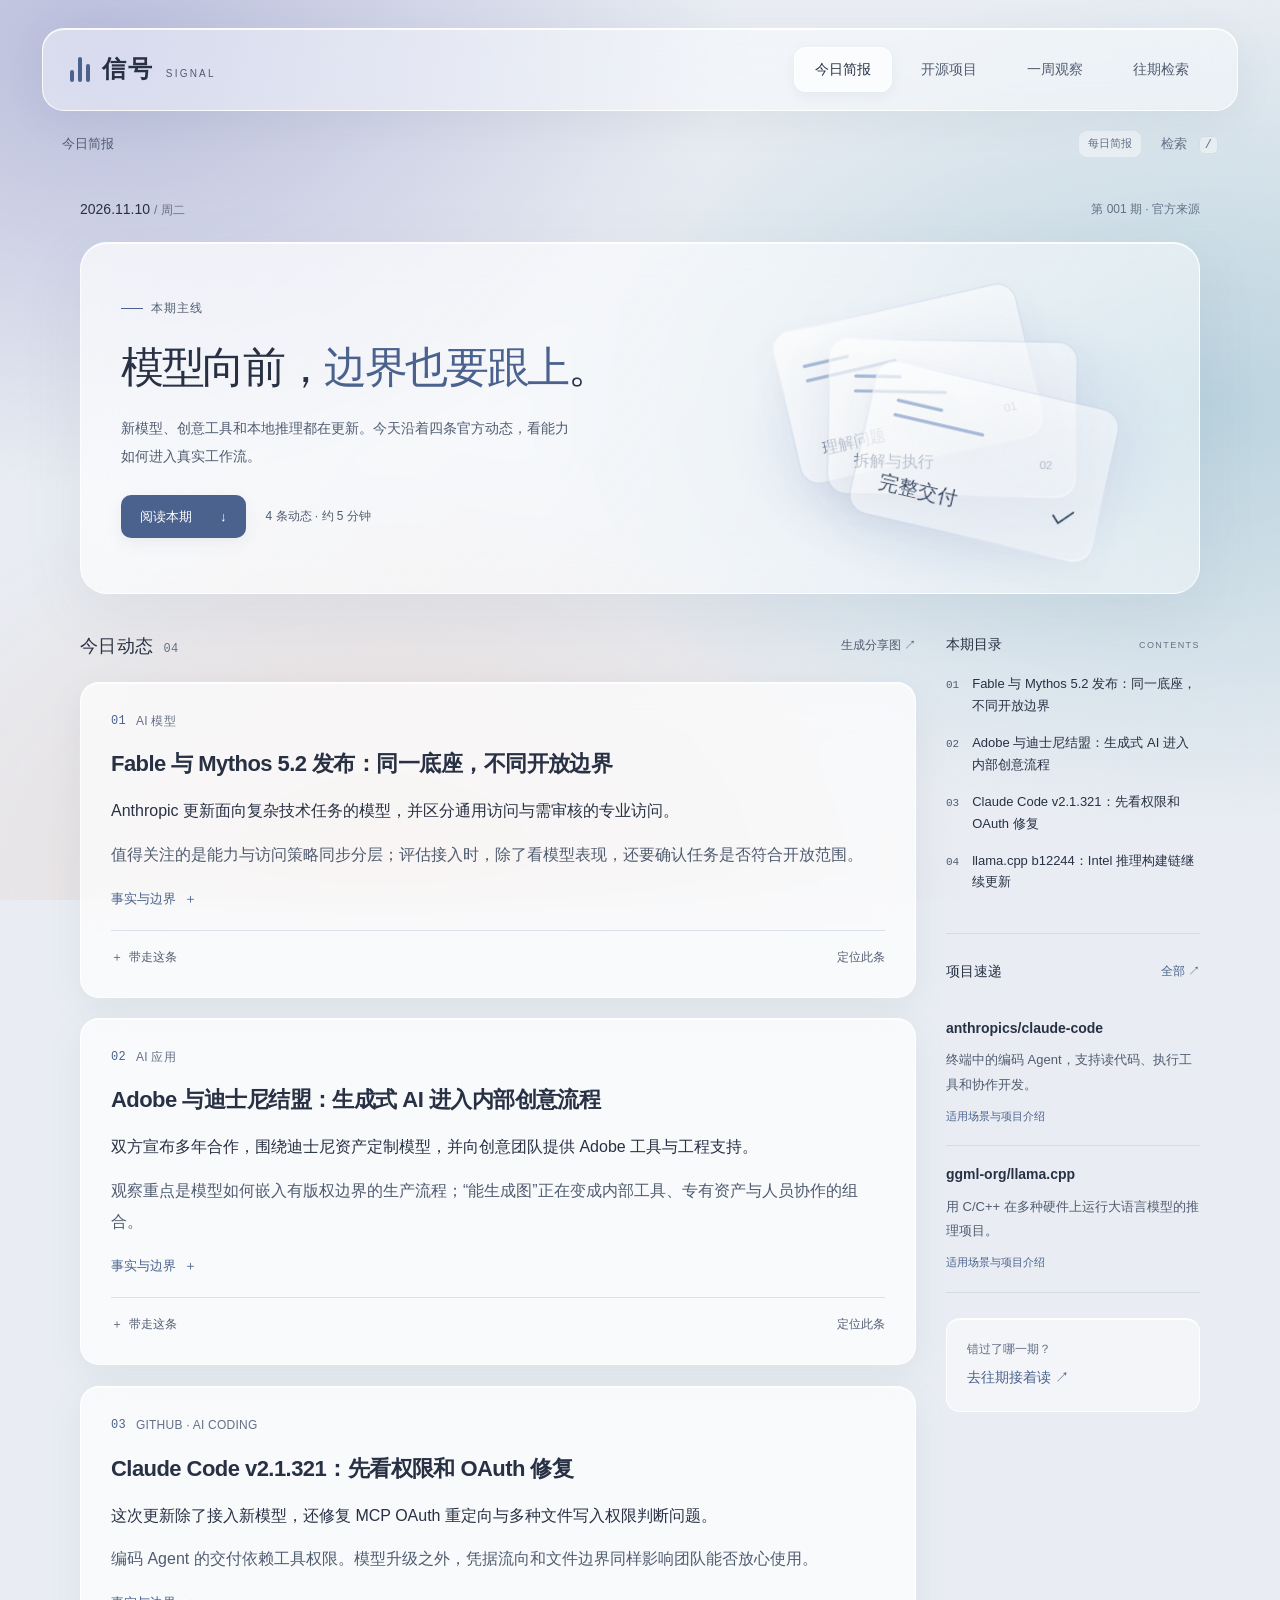
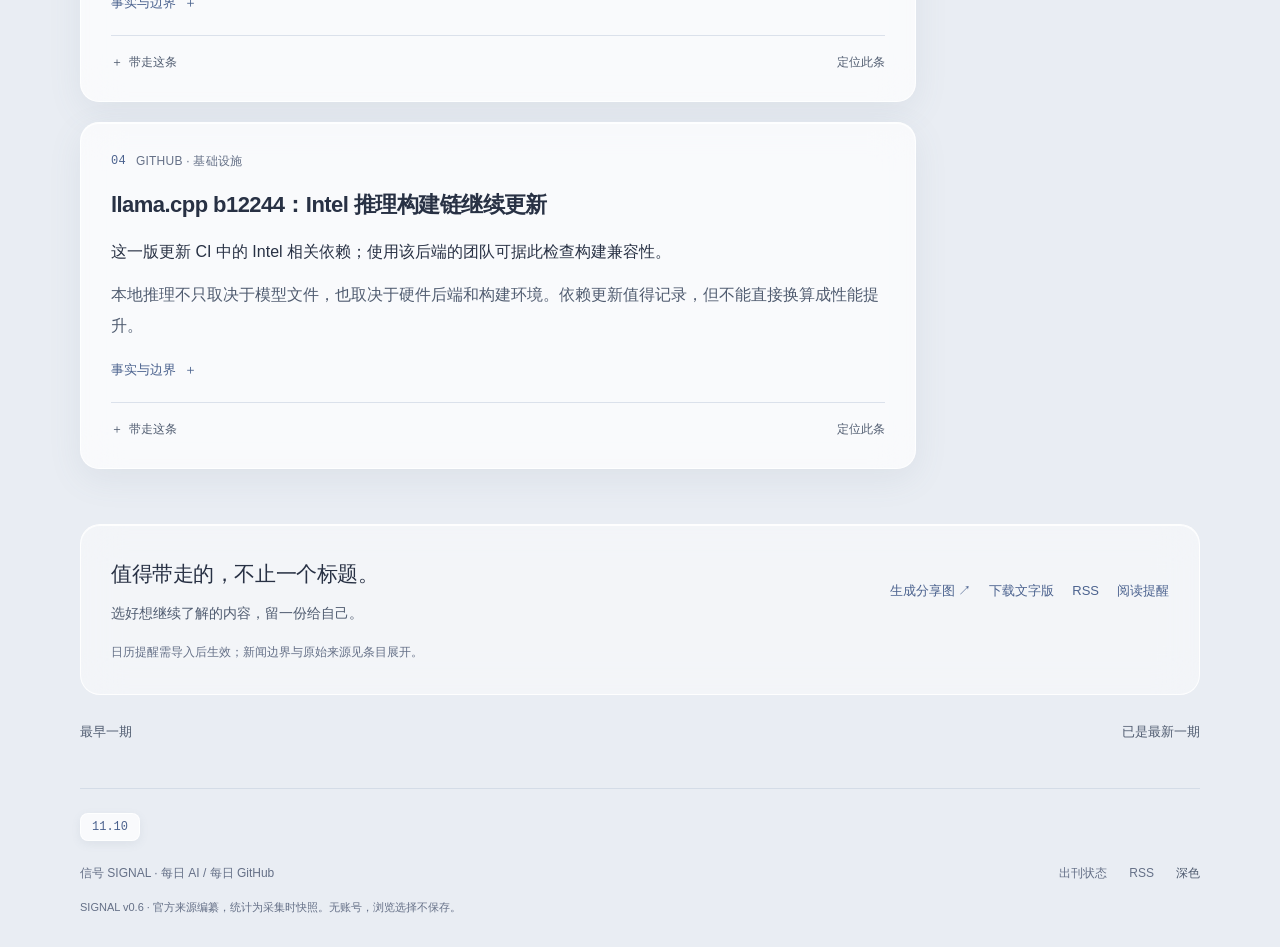
==== prototype/index.html @ cd4eebda "chore(daily): 2026-11-10 [skip ci]" ====
<!doctype html>
<html lang="zh-CN"><head><meta charset="utf-8"><meta name="viewport" content="width=device-width, initial-scale=1"><meta name="color-scheme" content="light dark"><meta name="description" content="每日 AI 与 GitHub 动态，附官方来源、事实与边界。"><title>今日 · 信号 SIGNAL</title><link rel="icon" href="assets/favicon.svg" type="image/svg+xml"><link rel="stylesheet" href="tokens.css?v=b44cd26317"><link rel="stylesheet" href="style.css?v=b44cd26317"><script src="app.js?v=b44cd26317" defer></script></head>
<body data-view="today" data-date="2026-11-10" data-prefix=""><a class="skip" href="#main">跳到正文</a><div class="shell"><header class="top"><a class="brand" href="index.html"><span class="brand-symbol" aria-hidden="true"><i></i><i></i><i></i></span><span class="brand-name">信号<small>SIGNAL</small></span></a><p class="brand-note">把变化读明白。</p><nav class="nav" aria-label="主导航"><a href="index.html" aria-current="page"><span class="nav-number">01</span>今日简报<span class="nav-arrow" aria-hidden="true">↗</span></a><a href="projects.html" ><span class="nav-number">02</span>开源项目<span class="nav-arrow" aria-hidden="true">↗</span></a><a href="week.html" ><span class="nav-number">03</span>一周观察<span class="nav-arrow" aria-hidden="true">↗</span></a><a href="archive.html" ><span class="nav-number">04</span>往期检索<span class="nav-arrow" aria-hidden="true">↗</span></a></nav><div class="rail-bottom"><span>每日 AI / GitHub</span><a href="status.html">出刊状态 <span aria-hidden="true">↗</span></a><p>独立阅读 · 无账号</p><span class="rail-edition">VOL. 001 / 2026</span></div></header><div class="workspace"><div class="workspace-top"><span>今日简报</span><div><span class="demo-label">每日简报</span><a href="archive.html?search=1" aria-label="搜索往期">检索 <kbd>/</kbd></a></div></div>
<main id="main" class="reading"><div class="edition"><time datetime="2026-11-10">2026.11.10 <span> / 周二</span></time><span>第 001 期 · 官方来源</span></div>
    <section class="hero feature"><div class="feature-copy"><span class="feature-label">本期主线</span><h1>模型向前，<mark class="m1">边界也要跟上</mark>。</h1><p class="intro">新模型、创意工具和本地推理都在更新。今天沿着四条官方动态，看能力如何进入真实工作流。</p><div class="hero-meta"><a class="primary-link" href="#daily-content">阅读本期 <span aria-hidden="true">↓</span></a><span>4 条动态 · 约 5 分钟</span></div></div><figure class="feature-art"><picture><source media="(max-width:640px)" srcset="assets/delivery-mobile.svg?v=6"><img src="assets/delivery.svg?v=6" alt="任务交付流程示意：问题经拆解、执行、验收后形成交付物，不代表性能统计。" width="420" height="330"></picture><figcaption>从回答问题，到交付结果。</figcaption></figure></section>
    <div class="daily-grid"><section class="daily-reading" id="daily-content"><div class="toolbar"><h2 class="label">今日动态 <span>04</span></h2><div class="tools js-only"><button data-action="share">生成分享图<span data-selection-count></span> ↗</button></div></div><div class="items"><article class="item" id="item-0" data-item="0" data-kind="ai"><p class="item-meta"><span class="number">01</span><span>AI 模型</span></p><h2><a href="#item-0">Fable 与 Mythos 5.2 发布：同一底座，不同开放边界</a></h2><p class="verdict">Anthropic 更新面向复杂技术任务的模型，并区分通用访问与需审核的专业访问。</p><p class="why">值得关注的是能力与访问策略同步分层；评估接入时，除了看模型表现，还要确认任务是否符合开放范围。</p><details class="evidence"><summary>事实与边界</summary><div class="evidence-body"><h3>事件</h3><p>Anthropic 发布 Claude Fable 5.2 与 Claude Mythos 5.2。</p><h3>关键事实</h3><ul><li>官方发布日期为 11 月 9 日；Fable 5.2 与 Mythos 5.2 使用同一底层模型。</li><li>Fable 加入网络安全与生物领域防滥用措施；Mythos 需通过相关验证计划申请访问。</li><li>厂商将两者定位于编码、推理、视觉等复杂技术工作。</li></ul><h3>适用场景</h3><ul><li>为复杂代码库任务做小规模对照测试。</li><li>研究专业模型的访问资格与安全边界。</li></ul><h3>边界与存疑</h3><p>性能提升与工程案例来自厂商自测，本站未复跑；专业访问需审批，不代表所有账户立即可用。</p><h3>来源原文</h3><div class="source-links"><a class="" href="https://www.anthropic.com/claude-fable-and-mythos-5-2" target="_blank" rel="noopener noreferrer">Anthropic · Claude Fable 5.2 and Mythos 5.2 ↗</a></div><p class="fine">原始发布时间：Anthropic：2026-11-09。仅标日期的来源未补造时刻。</p></div></details><div class="item-actions"><button class="take js-only inline" data-action="take" data-index="0" aria-pressed="false">带走这条</button><a href="#item-0" aria-label="第 1 条固定位置">定位此条</a></div></article><article class="item" id="item-1" data-item="1" data-kind="ai"><p class="item-meta"><span class="number">02</span><span>AI 应用</span></p><h2><a href="#item-1">Adobe 与迪士尼结盟：生成式 AI 进入内部创意流程</a></h2><p class="verdict">双方宣布多年合作，围绕迪士尼资产定制模型，并向创意团队提供 Adobe 工具与工程支持。</p><p class="why">观察重点是模型如何嵌入有版权边界的生产流程；“能生成图”正在变成内部工具、专有资产与人员协作的组合。</p><details class="evidence"><summary>事实与边界</summary><div class="evidence-body"><h3>事件</h3><p>Adobe 与 The Walt Disney Company 宣布多年战略合作。</p><h3>关键事实</h3><ul><li>公告于 11 月 9 日发布，合作涉及 Firefly、Firefly Foundry、Premiere 与 Photoshop。</li><li>公告描述了手绘草图转概念图，以及生成符合品牌风格素材的定制模型。</li><li>StudioLAB 与 ESPN Edge 参与探索创意工作流和体育叙事。</li></ul><h3>适用场景</h3><ul><li>大型内容团队评估私有资产上的定制生成流程。</li><li>创意部门梳理从概念草图到素材审查的协作环节。</li></ul><h3>边界与存疑</h3><p>这是合作公告和厂商展示，不是对外开放的迪士尼模型服务；商用安全表述来自公告，本站未独立审核训练授权与产出。</p><h3>来源原文</h3><div class="source-links"><a class="" href="https://news.adobe.com/news/2026/11/adobe-and-the-walt-disney-company-alliance" target="_blank" rel="noopener noreferrer">Adobe · Adobe and The Walt Disney Company Announce Multi-Year Strategic Alliance ↗</a></div><p class="fine">原始发布时间：Adobe：2026-11-09。仅标日期的来源未补造时刻。</p></div></details><div class="item-actions"><button class="take js-only inline" data-action="take" data-index="1" aria-pressed="false">带走这条</button><a href="#item-1" aria-label="第 2 条固定位置">定位此条</a></div></article><article class="item" id="item-2" data-item="2" data-kind="github"><p class="item-meta"><span class="number">03</span><span>GITHUB · AI CODING</span></p><h2><a href="#item-2">Claude Code v2.1.321：先看权限和 OAuth 修复</a></h2><p class="verdict">这次更新除了接入新模型，还修复 MCP OAuth 重定向与多种文件写入权限判断问题。</p><p class="why">编码 Agent 的交付依赖工具权限。模型升级之外，凭据流向和文件边界同样影响团队能否放心使用。</p><details class="evidence"><summary>事实与边界</summary><div class="evidence-body"><h3>事件</h3><p>anthropics/claude-code 发布 v2.1.321。</p><h3>关键事实</h3><ul><li>GitHub release 发布时间为 11 月 10 日 03:22（北京时间）。</li><li>更新说明列出 MCP OAuth 重定向向其他主机发送敏感信息的问题修复。</li><li>更新说明还列出只读 Bash 越过沙箱提示、目录写入权限与 cp/mv 目标文件规则的修复。</li></ul><h3>适用场景</h3><ul><li>使用 MCP OAuth 的团队检查版本并测试登录流程。</li><li>维护 Agent 权限规则的团队回归沙箱与文件写入提示。</li></ul><h3>边界与存疑</h3><p>上述为维护者发布说明；本站未复现漏洞或验证修复效果，不推断 CVE 编号与受影响版本范围。</p><h3>来源原文</h3><div class="source-links"><a class="" href="https://github.com/anthropics/claude-code/releases/tag/v2.1.321" target="_blank" rel="noopener noreferrer">anthropics/claude-code · Claude Code v2.1.321 ↗</a></div><p class="fine">原始发布时间：anthropics/claude-code：2026-11-09T19:22:30Z。仅标日期的来源未补造时刻。</p></div></details><div class="item-actions"><button class="take js-only inline" data-action="take" data-index="2" aria-pressed="false">带走这条</button><a href="#item-2" aria-label="第 3 条固定位置">定位此条</a></div></article><article class="item" id="item-3" data-item="3" data-kind="github"><p class="item-meta"><span class="number">04</span><span>GITHUB · 基础设施</span></p><h2><a href="#item-3">llama.cpp b12244：Intel 推理构建链继续更新</a></h2><p class="verdict">这一版更新 CI 中的 Intel 相关依赖；使用该后端的团队可据此检查构建兼容性。</p><p class="why">本地推理不只取决于模型文件，也取决于硬件后端和构建环境。依赖更新值得记录，但不能直接换算成性能提升。</p><details class="evidence"><summary>事实与边界</summary><div class="evidence-body"><h3>事件</h3><p>ggml-org/llama.cpp 发布 b12244。</p><h3>关键事实</h3><ul><li>GitHub release 发布时间为 11 月 10 日 15:25（北京时间）。</li><li>发布说明对应 PR #31540，更新 oneAPI 2026.2、oneDNN 2026.1 与 Level Zero SDK 1.34.0。</li><li>release 同时提供多个系统与硬件后端的构建产物。</li></ul><h3>适用场景</h3><ul><li>在 Intel 环境中核对自有构建链与依赖版本。</li><li>为本地推理升级准备加载模型和最小推理回归。</li></ul><h3>边界与存疑</h3><p>这是构建依赖更新，不能推导吞吐、质量或延迟提升；本站未运行二进制或做硬件实测。</p><h3>来源原文</h3><div class="source-links"><a class="" href="https://github.com/ggml-org/llama.cpp/releases/tag/b12244" target="_blank" rel="noopener noreferrer">ggml-org/llama.cpp · llama.cpp b12244 ↗</a></div><p class="fine">原始发布时间：ggml-org/llama.cpp：2026-11-10T07:25:25Z。仅标日期的来源未补造时刻。</p></div></details><div class="item-actions"><button class="take js-only inline" data-action="take" data-index="3" aria-pressed="false">带走这条</button><a href="#item-3" aria-label="第 4 条固定位置">定位此条</a></div></article></div></section>
    <aside class="issue-aside"><section class="toc"><div class="aside-heading"><h2>本期目录</h2><span>CONTENTS</span></div><a href="#item-0"><span>01</span><strong>Fable 与 Mythos 5.2 发布：同一底座，不同开放边界</strong></a><a href="#item-1"><span>02</span><strong>Adobe 与迪士尼结盟：生成式 AI 进入内部创意流程</strong></a><a href="#item-2"><span>03</span><strong>Claude Code v2.1.321：先看权限和 OAuth 修复</strong></a><a href="#item-3"><span>04</span><strong>llama.cpp b12244：Intel 推理构建链继续更新</strong></a></section><section class="aside-projects"><div class="aside-heading"><h2>项目速递</h2><a href="projects.html">全部 ↗</a></div><article class="project teaser"><h3><a href="projects.html#anthropics-claude-code">anthropics/claude-code</a></h3><p>终端中的编码 Agent，支持读代码、执行工具和协作开发。</p><a class="project-ref" href="projects.html#anthropics-claude-code">适用场景与项目介绍</a></article><article class="project teaser"><h3><a href="projects.html#ggml-org-llama-cpp">ggml-org/llama.cpp</a></h3><p>用 C/C++ 在多种硬件上运行大语言模型的推理项目。</p><a class="project-ref" href="projects.html#ggml-org-llama-cpp">适用场景与项目介绍</a></article></section><a class="previous-edition" href="archive.html"><span>错过了哪一期？</span><strong>去往期接着读 ↗</strong></a></aside></div>
    <section class="closing"><div><h2>值得带走的，不止一个标题。</h2><p>选好想继续了解的内容，留一份给自己。</p></div><div class="links"><button class="js-only inline" data-action="share">生成分享图 ↗</button><a href="downloads/2026-11-10.md" download>下载文字版</a><a href="feed.xml">RSS</a><a href="daily.ics" download>阅读提醒</a></div><p class="fine">日历提醒需导入后生效；新闻边界与原始来源见条目展开。</p></section><div class="pager"><span>最早一期</span><span>已是最新一期</span></div></main><footer class="foot reading"><div class="period-list" aria-label="刊期"><a href="d/2026-11-10.html" aria-current=date>11.10</a></div>
    <div class="foot-top"><span>信号 SIGNAL · 每日 AI / 每日 GitHub</span><div class="foot-links"><a href="status.html">出刊状态</a><a href="feed.xml">RSS</a><button class="js-only inline" data-action="theme" aria-label="切换深浅主题">切换主题</button></div></div>
    <p class="disclaimer">SIGNAL v0.6 · 官方来源编纂，统计为采集时快照。无账号，浏览选择不保存。</p></footer></div></div><dialog id="share-dialog" aria-labelledby="share-title"><div class="dialog-head"><h2 id="share-title">带走这一期</h2><button data-action="close-share" aria-label="关闭分享预览">关闭</button></div>
    <div class="dialog-body"><p class="dialog-help">选择要带走的内容，生成图片或复制文字。仅本次浏览有效。</p><div class="share-layout"><fieldset class="share-options" id="share-options"><legend>选择内容</legend></fieldset><figure class="share-preview"><canvas id="share-canvas" aria-label="所选内容分享图片"></canvas><figcaption>本期内容 · 本地生成</figcaption></figure></div>
    <p class="dialog-feedback" id="share-feedback" role="status"></p><textarea id="copy-fallback" class="copy-fallback" aria-label="可手动复制的分享文字" hidden readonly></textarea>
    <div class="dialog-actions"><button data-action="download">下载 PNG</button><button data-action="copy">复制文字</button></div></div></dialog><div class="toast" id="toast" role="status" hidden></div><script type="application/json" id="prototype-data">{"issue": {"schemaVersion": 1, "date": "2026-11-10", "timezone": "Asia/Shanghai", "no": 1, "status": "ready", "generatedAt": "2026-11-10T09:02:13Z", "window": {"start": "2026-11-09T06:17:00+08:00", "end": "2026-11-10T09:02:13Z", "mode": "manual-backfill", "note": "首期人工补刊，覆盖昨日早间至本次采集；非 07:00 准点发布记录。日期精度来源只按日期纳入并保留原精度。"}, "headline": "模型向前，\u003cmark class=\"m1\">边界也要跟上\u003c/mark>。", "short": "模型、权限与生产流程", "lede": "新模型、创意工具和本地推理都在更新。今天沿着四条官方动态，看能力如何进入真实工作流。", "themes": [], "items": [{"id": "anthropic-fable-mythos-52", "cat": "AI 模型", "title": "Fable 与 Mythos 5.2 发布：同一底座，不同开放边界", "verdict": "Anthropic 更新面向复杂技术任务的模型，并区分通用访问与需审核的专业访问。", "why": "值得关注的是能力与访问策略同步分层；评估接入时，除了看模型表现，还要确认任务是否符合开放范围。", "facts": ["官方发布日期为 11 月 9 日；Fable 5.2 与 Mythos 5.2 使用同一底层模型。", "Fable 加入网络安全与生物领域防滥用措施；Mythos 需通过相关验证计划申请访问。", "厂商将两者定位于编码、推理、视觉等复杂技术工作。"], "scenes": ["为复杂代码库任务做小规模对照测试。", "研究专业模型的访问资格与安全边界。"], "event": "Anthropic 发布 Claude Fable 5.2 与 Claude Mythos 5.2。", "caveat": "性能提升与工程案例来自厂商自测，本站未复跑；专业访问需审批，不代表所有账户立即可用。", "sources": [{"id": "anthropic-52", "url": "https://www.anthropic.com/claude-fable-and-mythos-5-2", "title": "Claude Fable 5.2 and Mythos 5.2", "publisher": "Anthropic", "publishedAt": "2026-11-09", "publishedPrecision": "day", "checkedAt": "2026-11-10T09:02:13Z", "verification": "web-search-fulltext"}], "src": "官方原文"}, {"id": "adobe-disney-alliance", "cat": "AI 应用", "title": "Adobe 与迪士尼结盟：生成式 AI 进入内部创意流程", "verdict": "双方宣布多年合作，围绕迪士尼资产定制模型，并向创意团队提供 Adobe 工具与工程支持。", "why": "观察重点是模型如何嵌入有版权边界的生产流程；“能生成图”正在变成内部工具、专有资产与人员协作的组合。", "facts": ["公告于 11 月 9 日发布，合作涉及 Firefly、Firefly Foundry、Premiere 与 Photoshop。", "公告描述了手绘草图转概念图，以及生成符合品牌风格素材的定制模型。", "StudioLAB 与 ESPN Edge 参与探索创意工作流和体育叙事。"], "scenes": ["大型内容团队评估私有资产上的定制生成流程。", "创意部门梳理从概念草图到素材审查的协作环节。"], "event": "Adobe 与 The Walt Disney Company 宣布多年战略合作。", "caveat": "这是合作公告和厂商展示，不是对外开放的迪士尼模型服务；商用安全表述来自公告，本站未独立审核训练授权与产出。", "sources": [{"id": "adobe-disney", "url": "https://news.adobe.com/news/2026/11/adobe-and-the-walt-disney-company-alliance", "title": "Adobe and The Walt Disney Company Announce Multi-Year Strategic Alliance", "publisher": "Adobe", "publishedAt": "2026-11-09", "publishedPrecision": "day", "checkedAt": "2026-11-10T09:02:13Z", "verification": "http-fulltext"}], "src": "官方原文"}, {"id": "claude-code-21321", "cat": "GITHUB · AI CODING", "title": "Claude Code v2.1.321：先看权限和 OAuth 修复", "verdict": "这次更新除了接入新模型，还修复 MCP OAuth 重定向与多种文件写入权限判断问题。", "why": "编码 Agent 的交付依赖工具权限。模型升级之外，凭据流向和文件边界同样影响团队能否放心使用。", "facts": ["GitHub release 发布时间为 11 月 10 日 03:22（北京时间）。", "更新说明列出 MCP OAuth 重定向向其他主机发送敏感信息的问题修复。", "更新说明还列出只读 Bash 越过沙箱提示、目录写入权限与 cp/mv 目标文件规则的修复。"], "scenes": ["使用 MCP OAuth 的团队检查版本并测试登录流程。", "维护 Agent 权限规则的团队回归沙箱与文件写入提示。"], "event": "anthropics/claude-code 发布 v2.1.321。", "caveat": "上述为维护者发布说明；本站未复现漏洞或验证修复效果，不推断 CVE 编号与受影响版本范围。", "sources": [{"id": "claude-21321", "url": "https://github.com/anthropics/claude-code/releases/tag/v2.1.321", "title": "Claude Code v2.1.321", "publisher": "anthropics/claude-code", "publishedAt": "2026-11-09T19:22:30Z", "publishedPrecision": "second", "checkedAt": "2026-11-10T09:02:13Z", "verification": "github-api"}], "src": "官方原文"}, {"id": "llama-cpp-b12244", "cat": "GITHUB · 基础设施", "title": "llama.cpp b12244：Intel 推理构建链继续更新", "verdict": "这一版更新 CI 中的 Intel 相关依赖；使用该后端的团队可据此检查构建兼容性。", "why": "本地推理不只取决于模型文件，也取决于硬件后端和构建环境。依赖更新值得记录，但不能直接换算成性能提升。", "facts": ["GitHub release 发布时间为 11 月 10 日 15:25（北京时间）。", "发布说明对应 PR #31540，更新 oneAPI 2026.2、oneDNN 2026.1 与 Level Zero SDK 1.34.0。", "release 同时提供多个系统与硬件后端的构建产物。"], "scenes": ["在 Intel 环境中核对自有构建链与依赖版本。", "为本地推理升级准备加载模型和最小推理回归。"], "event": "ggml-org/llama.cpp 发布 b12244。", "caveat": "这是构建依赖更新，不能推导吞吐、质量或延迟提升；本站未运行二进制或做硬件实测。", "sources": [{"id": "llama-b12244", "url": "https://github.com/ggml-org/llama.cpp/releases/tag/b12244", "title": "llama.cpp b12244", "publisher": "ggml-org/llama.cpp", "publishedAt": "2026-11-10T07:25:25Z", "publishedPrecision": "second", "checkedAt": "2026-11-10T09:02:13Z", "verification": "github-api"}], "src": "官方原文"}], "brief": [{"itemId": "anthropic-fable-mythos-52", "text": "Anthropic 更新面向复杂技术任务的模型，并区分通用访问与需审核的专业访问。"}, {"itemId": "adobe-disney-alliance", "text": "双方宣布多年合作，围绕迪士尼资产定制模型，并向创意团队提供 Adobe 工具与工程支持。"}, {"itemId": "claude-code-21321", "text": "这次更新除了接入新模型，还修复 MCP OAuth 重定向与多种文件写入权限判断问题。"}, {"itemId": "llama-cpp-b12244", "text": "这一版更新 CI 中的 Intel 相关依赖；使用该后端的团队可据此检查构建兼容性。"}], "amendments": []}, "dates": ["2026-11-10"], "colors": {"light": {"background": "#e9edf3", "text": "#283144", "secondary": "#505c70", "muted": "#657087", "accent": "#4b628e", "highlight": "#dfe7f39c", "alternate": "#eef2f8", "line": "#c6d0df99", "backdrop": "#26324e66", "surface": "#f8faff", "rail": "#ffffff66", "railText": "#283144", "railMuted": "#62708a", "railActive": "#ffffffa8"}, "dark": {"background": "#151c2c", "text": "#e6ebf5", "secondary": "#c0cadb", "muted": "#a5b2c8", "accent": "#b7c9ed", "highlight": "#34435eaa", "alternate": "#283449", "line": "#7a8da047", "backdrop": "#080d1b88", "surface": "#253149", "rail": "#26314888", "railText": "#e6ebf5", "railMuted": "#aab7cc", "railActive": "#8196bc33"}}}</script></body></html>
---- prototype/tokens.css ----
:root{--bg:#e9edf3;--ink:#283144;--secondary:#505c70;--muted:#657087;--accent:#4b628e;--hl:#dfe7f39c;--hl2:#eef2f8;--line:#c6d0df99;--backdrop:#26324e66;--surface:#f8faff;--rail:#ffffff66;--rail-text:#283144;--rail-muted:#62708a;--rail-active:#ffffffa8;}
[data-theme=dark]{--bg:#151c2c;--ink:#e6ebf5;--secondary:#c0cadb;--muted:#a5b2c8;--accent:#b7c9ed;--hl:#34435eaa;--hl2:#283449;--line:#7a8da047;--backdrop:#080d1b88;--surface:#253149;--rail:#26314888;--rail-text:#e6ebf5;--rail-muted:#aab7cc;--rail-active:#8196bc33;}
:root{--glass:#ffffff70;--glass-strong:#ffffffb3;--glass-edge:#ffffffd9;--glass-shade:#7185a71a;--ambient-one:#b9bddb;--ambient-two:#bad3de;--ambient-three:#e6d9d6;--ambient-clear:#e9edf300;--button-text:#ffffff;--shadow:#62708d18;}
[data-theme=dark]{--glass:#27314980;--glass-strong:#29364edb;--glass-edge:#b4c3df33;--glass-shade:#050b1c33;--ambient-one:#454b70;--ambient-two:#254b59;--ambient-three:#54475c;--ambient-clear:#151c2c00;--button-text:#1c2942;--shadow:#050b1c40;}
:root{--hero:44px;--title:22px;--body:16px;--meta:13px;--leading:1.8;--reading:1120px;--shell:1400px;--section-gap:40px;--item-gap:24px;}
:root{--art-bg:#e5ebf3;}
---- prototype/style.css ----
*{box-sizing:border-box}html{color-scheme:light;scroll-padding-top:32px}html[data-theme=dark]{color-scheme:dark}body{margin:0;background:var(--bg);color:var(--ink);font-family:-apple-system,BlinkMacSystemFont,"PingFang SC","Microsoft YaHei",sans-serif;font-size:var(--body);line-height:var(--leading);-webkit-font-smoothing:antialiased;overflow-wrap:break-word}a{color:inherit;text-decoration:none}button,input,select,textarea{font:inherit;color:inherit}button{background:none;border:0;cursor:pointer;padding:0}a:hover,button:hover{color:var(--accent)}button:disabled{opacity:.45;cursor:default}a,button{-webkit-tap-highlight-color:transparent}:focus-visible{outline:2px solid var(--accent);outline-offset:4px}[hidden]{display:none!important}::selection{background:var(--hl)}mark{color:inherit;background:var(--hl);padding:0 .1em}mark.m2,mark.m4{background:var(--hl2)}.skip{position:fixed;top:-80px;left:24px;background:var(--surface);padding:12px;z-index:15}.skip:focus{top:8px}
/* Site frame */
.shell{display:grid;grid-template-columns:188px minmax(0,1fr);min-height:100dvh}.top{position:sticky;top:0;height:100dvh;background:var(--rail);color:var(--rail-text);padding:36px 20px;display:flex;flex-direction:column}.brand{display:flex;gap:12px;align-items:center;color:var(--rail-text)}.brand:hover{color:var(--rail-text)}.brand-symbol{display:flex;gap:4px;align-items:flex-end;height:34px}.brand-symbol i{display:block;width:5px;background:var(--rail-text);height:16px}.brand-symbol i:nth-child(2){height:32px}.brand-symbol i:nth-child(3){height:24px}.brand-name{font-size:27px;font-weight:750;line-height:1.1;letter-spacing:.08em}.brand-name small{display:block;font-size:10px;letter-spacing:.21em;font-weight:500;margin-top:7px}.brand-note{font-size:12px;color:var(--rail-muted);margin:26px 0 35px;letter-spacing:.04em}.nav{display:flex;flex-direction:column;gap:10px}.nav a{display:flex;gap:12px;align-items:center;padding:11px 10px;font-size:14px;white-space:nowrap;border-radius:4px;color:var(--rail-muted)}.nav a:hover{background:var(--rail-active);color:var(--rail-text)}.nav a[aria-current=page]{background:var(--rail-active);color:var(--rail-text);font-weight:650}.nav-number{font-size:10px;font-family:ui-monospace,monospace;opacity:.8}.nav-arrow{margin-left:auto;font-weight:400}.rail-bottom{margin-top:auto;display:flex;flex-direction:column;font-size:12px;color:var(--rail-muted);gap:9px}.rail-bottom a{display:flex;justify-content:space-between;color:var(--rail-text)}.rail-bottom p{margin:22px 0 0}.rail-edition{font-size:10px;letter-spacing:.08em}.workspace{min-width:0;padding:0 38px;max-width:1440px;width:100%;margin:auto}.workspace-top{height:85px;display:flex;align-items:center;justify-content:space-between;font-size:14px;font-weight:650;border-bottom:1px solid var(--line)}.workspace-top>div{display:flex;gap:26px;align-items:center;font-weight:400;font-size:var(--meta);color:var(--muted)}.demo-label{padding:2px 8px;border:1px solid var(--line);border-radius:3px;font-size:12px}kbd{font:12px ui-monospace,monospace;padding:1px 5px;border:1px solid var(--line);margin-left:8px;border-radius:3px}.reading{max-width:var(--reading);margin:auto}.edition{display:flex;justify-content:space-between;align-items:center;gap:20px;color:var(--muted);font-size:var(--meta);padding:27px 0 20px}.edition time{color:var(--ink);font-weight:600;font-size:15px;font-variant-numeric:tabular-nums}.edition time span{font-weight:400;font-size:var(--meta);color:var(--muted)}
/* Lead story */
.hero{padding:22px 0 32px}h1{font-size:var(--hero);line-height:1.32;font-weight:750;letter-spacing:-.045em;margin:0 0 17px;text-wrap:balance}h1 mark{background:none;color:var(--accent);padding:0}.intro{margin:0;color:var(--secondary);font-size:var(--body);max-width:640px;line-height:1.8}.feature{display:grid;grid-template-columns:minmax(0,1.25fr) minmax(0,1fr);background:var(--surface);padding:0;overflow:hidden;border-radius:7px;margin-bottom:30px;min-height:310px}.feature-copy{padding:28px 30px 28px;display:flex;flex-direction:column;justify-content:center}.feature-label{font-size:12px;font-weight:600;color:var(--accent);margin-bottom:16px;display:flex;align-items:center;gap:8px}.feature-label:before{content:"";width:15px;height:2px;background:var(--accent)}.feature h1 mark{white-space:nowrap}.feature h1{font-size:38px;max-width:470px;line-height:1.3;text-wrap:pretty}.feature .intro{font-size:14px;line-height:1.9}.hero-meta{display:flex;align-items:center;gap:18px;margin-top:26px;font-size:12px;color:var(--muted);flex-wrap:wrap}.primary-link{display:inline-flex;align-items:center;gap:25px;background:var(--accent);color:var(--surface);padding:8px 16px;font-size:13px;font-weight:600;border-radius:3px}.primary-link:hover{color:var(--surface);filter:brightness(.9)}.feature-art{margin:0;position:relative;min-width:0;display:flex;align-items:center;justify-content:center;background:var(--art-bg);overflow:hidden}.feature-art picture{display:block;width:100%;height:100%}.feature-art img{width:100%;height:100%;object-fit:contain;min-height:310px;display:block}.feature-art figcaption{position:absolute;width:1px;height:1px;overflow:hidden;clip-path:inset(50%)}
/* Edition body */
.daily-grid{display:grid;grid-template-columns:minmax(0,1fr) 248px;gap:28px;align-items:start}.daily-reading{min-width:0}.toolbar{display:flex;align-items:center;justify-content:space-between;gap:14px;margin:0 0 18px}.toolbar .label{font-size:18px;margin:0;font-weight:700;display:flex;align-items:baseline;gap:10px}.toolbar .label span{font:12px ui-monospace,monospace;color:var(--muted);font-weight:400}.tools{display:flex;gap:15px}.tools button{font-size:12px;color:var(--accent)}.item{background:var(--surface);padding:24px 26px;border-radius:6px;margin-bottom:16px;scroll-margin-top:24px}.item-meta{display:flex;gap:10px;align-items:center;margin:0 0 13px;font-size:12px;color:var(--muted);letter-spacing:.02em}.number{font-family:ui-monospace,monospace;color:var(--accent);font-weight:600}.item h2{font-size:21px;line-height:1.5;letter-spacing:-.025em;margin:0 0 14px;font-weight:700;text-wrap:pretty}.verdict{margin:0 0 12px;font-size:16px;line-height:1.85}.why{color:var(--secondary);font-size:16px;line-height:1.85;margin:0}.item-actions{display:flex;gap:20px;align-items:center;border-top:1px solid var(--line);padding-top:14px;margin-top:17px;font-size:12px;color:var(--muted)}.take{font-size:12px}.take:before{content:"＋";margin-right:6px}.take[aria-pressed=true]{color:var(--accent)}.take[aria-pressed=true]:before{content:"✓"}.item-actions>a{margin-left:auto}.issue-aside{padding-top:2px;position:sticky;top:24px}.aside-heading{display:flex;justify-content:space-between;align-items:center;margin-bottom:16px}.aside-heading h2{font-size:14px;margin:0;font-weight:700}.aside-heading>span{font-size:9px;letter-spacing:.1em;color:var(--muted)}.aside-heading>a{font-size:12px;color:var(--accent)}.toc{padding-bottom:24px}.toc>a{display:flex;align-items:baseline;gap:12px;margin-bottom:14px;font-size:13px;line-height:1.65}.toc>a>span{font:11px ui-monospace,monospace;color:var(--muted)}.toc strong{font-weight:450}.aside-projects{border-top:1px solid var(--line);padding-top:23px}.project.teaser{padding:14px 0 16px;margin:0;border-bottom:1px solid var(--line);background:none;border-radius:0}.project.teaser h3{font-size:14px;margin:0 0 7px;font-weight:650;overflow-wrap:anywhere}.project.teaser p{font-size:13px;line-height:1.75;margin:0;color:var(--secondary)}.project-ref{font-size:11px;margin-top:9px;display:inline-block;color:var(--accent)}.previous-edition{display:flex;flex-direction:column;gap:5px;margin-top:25px;padding:18px;background:var(--hl);border-radius:4px;font-size:12px;color:var(--muted)}.previous-edition strong{font-size:14px;font-weight:600;color:var(--accent)}
/* Evidence remains native HTML */
details.evidence{margin-top:17px;color:var(--secondary)}details>summary{list-style:none;font-size:13px;color:var(--accent);cursor:pointer;width:fit-content}details>summary::-webkit-details-marker{display:none}details>summary:after{content:" ＋";margin-left:4px}details[open]>summary:after{content:" −"}.evidence-body{padding:20px 0 2px}.evidence-body h3{font-size:13px;color:var(--ink);margin:22px 0 7px;font-weight:650}.evidence-body h3:first-child{margin-top:0}.evidence-body p,.evidence-body ul{font-size:16px;margin:0 0 10px}.evidence-body ul{padding-left:20px}.source-links{display:flex;gap:15px;flex-wrap:wrap;font-size:13px}.source-links a,.text-link{color:var(--accent);text-decoration:underline;text-underline-offset:4px}.fine{font-size:var(--meta);line-height:1.8;color:var(--muted)}
/* Projects */
.section{margin-top:var(--section-gap)}.section-head{display:flex;justify-content:space-between;align-items:baseline;gap:20px;margin-bottom:20px}.section-head h2{font-size:22px;margin:0;font-weight:700}.section-head a{font-size:13px;color:var(--accent)}.project-filters{display:flex;align-items:center;justify-content:space-between;gap:20px;padding:14px 0 22px}.filters{display:flex;align-items:center;gap:10px;flex-wrap:wrap}.filters button{padding:6px 16px;font-size:13px;border-radius:4px;color:var(--muted)}.filters button[aria-pressed=true]{background:var(--ink);color:var(--surface)}.filters .fine{margin-left:8px;font-size:12px}.select-wrap{font-size:13px;color:var(--secondary);display:flex;align-items:center;gap:10px}select{font-size:13px;background:var(--surface);border:1px solid var(--line);padding:8px 12px;border-radius:4px;max-width:170px}#project-list{display:grid;grid-template-columns:repeat(2,minmax(0,1fr));gap:20px;align-items:start}.project{background:var(--surface);padding:26px;border-radius:6px;scroll-margin-top:24px}.project-identity{display:flex;gap:14px;align-items:center;margin-bottom:20px}.repo-monogram{display:flex;align-items:center;justify-content:center;flex-shrink:0;width:43px;height:43px;border-radius:6px;background:var(--hl);color:var(--accent);font-size:15px;font-weight:750;letter-spacing:-.06em}.repo-owner{font-size:11px;color:var(--muted)}.project h2{font-size:21px;line-height:1.35;letter-spacing:-.025em;margin:1px 0 0;font-weight:700;overflow-wrap:anywhere}.project .oneline{font-size:16px;margin:0 0 13px;font-weight:550}.project .problem{color:var(--secondary);font-size:16px;margin:0;line-height:1.8}.metadata{display:flex;gap:8px 14px;flex-wrap:wrap;font-size:12px;margin-top:20px;color:var(--muted)}.metadata a{color:var(--accent)}.metadata .growth{font-variant-numeric:tabular-nums}.project>.evidence{padding-top:14px;border-top:1px solid var(--line)}.project>.evidence summary{font-size:12px}.empty{padding:35px;background:var(--surface);border-radius:6px}.empty h2{font-size:22px;margin:0 0 8px}.empty p{color:var(--secondary);margin:0 0 16px}.empty button{color:var(--accent);font-size:14px}
/* Archive and seven-day view */
.archive-search{display:flex;align-items:center;gap:18px;background:var(--surface);border:1px solid var(--line);padding:14px 20px;border-radius:5px;margin:0 0 12px}.archive-search:before{content:"⌕";color:var(--accent);font-size:24px;line-height:1}.archive-search input{background:none;border:0;width:100%;min-width:0;font-size:16px;padding:3px 0}.archive-search button{font-size:13px;color:var(--accent);white-space:nowrap}.archive-search input::placeholder{color:var(--muted)}.archive-results{display:grid;grid-template-columns:repeat(2,minmax(0,1fr));gap:18px;margin-top:22px;align-items:start}.archive-issue{background:var(--surface);padding:25px;border-radius:6px}.issue-date{font:12px ui-monospace,monospace;color:var(--accent);margin:0 0 14px}.archive-issue h2{font-size:21px;line-height:1.5;margin:0 0 13px;letter-spacing:-.025em}.issue-summary{font-size:14px;line-height:1.9;margin:0;color:var(--secondary)}.archive-hit{font-size:14px;border-top:1px solid var(--line);padding-top:13px;margin-top:13px}.archive-hit p{font-size:13px;color:var(--secondary);margin:6px 0 0}.archive-results:not(.searching) .archive-hit{display:none}.archive-results.searching .issue-summary{display:none}.week-grid{display:grid;grid-template-columns:repeat(3,minmax(0,1fr));gap:18px;align-items:start}.week-theme{background:var(--surface);border-radius:6px;padding:24px;border-top:3px solid var(--accent)}.week-theme h2{font-size:21px;margin:0 0 12px}.week-theme p{font-size:14px;color:var(--secondary);margin:0 0 18px}.week-theme ul{list-style:none;padding:0;margin:0}.week-theme li{padding-top:16px;font-size:14px;line-height:1.8}.week-theme time{display:block;font:11px ui-monospace,monospace;color:var(--accent);margin-bottom:5px}.week-theme .fine{margin:24px 0 0;font-size:12px}.week-grid~.section>.teaser{display:inline-block;width:32%;vertical-align:top;padding-right:22px;border:0}.period-list{display:flex;gap:10px;flex-wrap:wrap;font:12px ui-monospace,monospace}.period-list a{padding:6px 10px;border-radius:3px;background:var(--surface)}.period-list a[aria-current=date]{color:var(--accent);background:var(--hl)}
/* Utility pages and footer */
.closing{margin-top:35px;padding:28px 30px;background:var(--hl);border-radius:6px;display:flex;align-items:center;justify-content:space-between;gap:16px;flex-wrap:wrap}.closing h2{font-size:21px;letter-spacing:-.02em;margin:0 0 8px}.closing p{font-size:14px;color:var(--secondary);margin:0}.closing .links{display:flex;gap:18px;flex-wrap:wrap;font-size:13px;color:var(--accent)}.closing>.fine{width:100%;font-size:12px;color:var(--muted)}.pager{display:flex;justify-content:space-between;gap:20px;font-size:13px;margin-top:25px;color:var(--secondary)}.foot{margin:45px auto 0;padding:24px 0 30px;border-top:1px solid var(--line);color:var(--muted);font-size:12px}.foot-top{display:flex;justify-content:space-between;gap:20px;flex-wrap:wrap;margin-top:22px}.foot-links{display:flex;gap:22px;flex-wrap:wrap}.disclaimer{margin:13px 0 0;font-size:11px}.status-grid{display:grid;grid-template-columns:repeat(4,minmax(0,1fr));gap:16px}.status-grid>div{background:var(--surface);padding:22px;border-radius:5px}.status-grid dt{font-size:12px;color:var(--muted)}.status-grid dd{margin:9px 0 0;font-size:16px;font-weight:550}.chart{background:var(--surface);padding:25px;border-radius:6px;margin:0}.chart svg{width:100%;max-height:240px;height:auto;display:block}.chart text{font:13.5px -apple-system,sans-serif;fill:var(--muted)}.chart rect{fill:var(--line)}.chart rect.current{fill:var(--accent)}.chart figcaption{font-size:13px;margin-top:10px;color:var(--muted)}table{border-collapse:collapse;width:100%;font-size:13px;text-align:left}td,th{padding:8px 10px 8px 0;font-weight:400}
/* Sharing */
dialog{background:var(--surface);color:var(--ink);border:1px solid var(--line);border-radius:8px;padding:0;width:min(860px,calc(100% - 40px));max-height:calc(100dvh - 48px);overflow:auto}dialog::backdrop{background:var(--backdrop)}.dialog-head{position:sticky;top:0;z-index:1;display:flex;justify-content:space-between;align-items:center;padding:23px 28px 14px;background:var(--surface);border-bottom:1px solid var(--line)}.dialog-head h2{font-size:22px;margin:0}.dialog-head button{font-size:13px;color:var(--muted)}.dialog-body{padding:20px 28px 10px}.dialog-help{font-size:14px;margin:0;color:var(--secondary)}.share-layout{display:grid;grid-template-columns:1fr 280px;gap:30px;margin-top:24px;align-items:start}.share-options{padding:0;margin:0;border:0;min-width:0}.share-options legend{font-size:13px;color:var(--muted);margin-bottom:12px}.share-options label{display:flex;align-items:flex-start;gap:10px;font-size:14px;line-height:1.8;margin-bottom:15px;cursor:pointer}input[type=checkbox]{accent-color:var(--accent);width:16px;height:16px;flex-shrink:0;margin:5px 0}.share-all{font-size:13px;color:var(--accent);margin-bottom:20px}.share-preview{margin:0;background:var(--hl2);border:1px solid var(--line)}.share-preview canvas{width:100%;height:auto;display:block}.share-preview figcaption{padding:10px;font-size:12px;color:var(--muted)}.dialog-feedback{font-size:13px;color:var(--accent);margin:18px 0 0;min-height:1.8em}.dialog-actions{position:sticky;bottom:0;background:var(--surface);border-top:1px solid var(--line);padding:15px 0;display:flex;gap:12px;margin-top:15px}.dialog-actions button{font-size:13px;padding:8px 18px;border:1px solid var(--line);border-radius:4px}.dialog-actions button:first-child{background:var(--accent);border-color:var(--accent);color:var(--surface)}.copy-fallback{width:100%;min-height:140px;font-size:13px;background:var(--bg);border:1px solid var(--line);padding:12px}.toast{position:fixed;bottom:25px;left:50%;transform:translateX(-50%);padding:10px 18px;background:var(--ink);color:var(--surface);font-size:13px;max-width:calc(100% - 40px);z-index:20}.js-only{display:none}.js .js-only{display:flex}.js .js-only.inline{display:inline-block}
@media(min-width:1550px){.workspace{padding:0 55px}.shell{grid-template-columns:212px minmax(0,1fr)}.top{padding:40px 25px}.feature h1{font-size:44px}.daily-grid{grid-template-columns:minmax(0,1fr) 280px;gap:35px}.item{padding:30px 35px}}
@media(max-width:1150px){.shell{grid-template-columns:166px minmax(0,1fr)}.top{padding:30px 14px}.workspace{padding:0 26px}.daily-grid{grid-template-columns:minmax(0,1fr) 205px;gap:20px}.feature-copy{padding:25px}.feature h1{font-size:32px}.feature{grid-template-columns:1.2fr 1fr}.feature-art img{min-height:300px}.item{padding:22px}.week-grid{grid-template-columns:1fr}.week-theme ul{display:grid;grid-template-columns:repeat(3,minmax(0,1fr));gap:20px}.week-theme .fine{margin-top:16px}.status-grid{grid-template-columns:repeat(2,minmax(0,1fr))}}
@media(max-width:900px){.shell{display:block}.top{position:relative;height:auto;padding:20px 26px;display:flex;flex-direction:row;align-items:center;justify-content:space-between;gap:25px}.brand-name{font-size:23px}.brand-name small{font-size:9px;margin-top:4px}.brand-symbol{height:27px}.brand-symbol i:nth-child(2){height:27px}.brand-note,.rail-bottom{display:none}.nav{flex-direction:row;gap:5px}.nav a{font-size:13px;padding:9px 12px}.nav-number,.nav-arrow{display:none}.workspace-top{height:65px}.daily-grid{grid-template-columns:1fr}.issue-aside{position:static;display:grid;grid-template-columns:1fr 1fr;gap:24px}.previous-edition{display:none}.feature h1{font-size:34px}.workspace{max-width:850px}.feature-art img{min-height:315px}.repo-owner{font-size:12px}}
@media(max-width:640px){.top{padding:18px 20px;flex-wrap:wrap;gap:20px}.brand-symbol{height:22px}.brand-symbol i{width:4px;height:12px}.brand-symbol i:nth-child(2){height:22px}.brand-symbol i:nth-child(3){height:17px}.brand-name{font-size:22px}.brand-name small{display:inline;margin-left:9px;font-size:10px}.brand{gap:10px}.nav{width:100%;justify-content:space-between;gap:5px}.nav a{padding:8px 9px;font-size:13px}.workspace{padding:0 18px}body[data-view=today] .workspace-top{display:none}.workspace-top{height:52px;font-size:13px}.workspace-top>div{gap:12px}.demo-label{font-size:10px}.workspace-top kbd{display:none}.edition{padding:19px 0 15px;font-size:11px;gap:10px}.edition time{font-size:13px}.edition time span{font-size:11px}.hero{padding:15px 0 25px}h1{font-size:29px;line-height:1.4;letter-spacing:-.04em}.hero .intro{font-size:14px}.feature{display:flex;flex-direction:column;padding:0;gap:0;margin-bottom:24px}.feature-copy{padding:22px}.feature-label{font-size:11px;margin-bottom:12px}.feature h1{font-size:31px;max-width:100%;text-wrap:balance;margin-bottom:15px}.feature .intro{font-size:14px}.hero-meta{margin-top:22px;gap:17px}.feature-art{height:104px;min-height:0;display:block}.feature-art img{width:100%;height:100%;min-height:0;object-fit:contain}.daily-grid{display:flex;flex-direction:column;gap:24px}.daily-reading{width:100%}.issue-aside{position:static;width:100%;display:block}.toc{display:none}.aside-projects{border:0;padding:0}.aside-projects .project.teaser{background:var(--surface);padding:18px;border:0;border-radius:5px;margin-bottom:12px}.previous-edition{margin-top:15px}.toolbar{margin-bottom:15px}.toolbar .label{font-size:18px}.tools button{font-size:11px}.item{padding:22px 20px;margin-bottom:14px}.item h2{font-size:20px}.item-meta{font-size:11px}.verdict{font-size:16px}.why{font-size:16px}.item-actions{font-size:12px}.take{font-size:12px}.project-filters{align-items:flex-start;flex-direction:column;gap:15px;padding:6px 0 20px}.filters{gap:5px}.filters .fine{font-size:11px}.filters button{font-size:12px;padding:6px 14px}#project-list{grid-template-columns:1fr;gap:14px}.project{padding:23px}.project .problem{font-size:16px}.archive-results{grid-template-columns:1fr;gap:14px}.archive-issue{padding:23px}.archive-search{padding:10px 16px}.archive-search input{font-size:15px}.archive-issue h2{font-size:20px}.week-grid{gap:15px}.week-theme{padding:23px}.week-theme ul{display:block}.week-theme li{font-size:15px}.week-grid~.section>.teaser{display:block;width:100%;padding:18px 0}.status-grid{gap:12px}.status-grid>div{padding:17px}.status-grid dd{font-size:14px}.status-grid dt{font-size:11px}.chart{padding:15px}.chart text{font-size:14px}.section{margin-top:30px}.closing{padding:23px;gap:17px;margin-top:28px}.closing h2{font-size:20px}.closing .links{gap:12px 20px}.closing>.fine{font-size:11px}.pager{font-size:12px;flex-wrap:wrap}.foot{margin-top:30px}.foot-top{gap:14px}.foot-links{gap:20px}.disclaimer{font-size:11px}.share-layout{grid-template-columns:1fr;gap:22px}.share-preview{max-width:290px;margin:auto}.dialog-head{padding:18px 20px 12px}.dialog-head h2{font-size:21px}.dialog-body{padding:18px 20px 8px}.share-options label{font-size:14px}.dialog-actions{margin-top:12px}.period-list{gap:6px}.period-list a{padding:5px 8px}.section-head h2{font-size:21px}.section-head a{font-size:12px}}
@media(prefers-reduced-motion:no-preference){a,button{transition:background-color .16s ease,color .16s ease}button:active{transform:translateY(1px)}}
@media print{.top,.workspace-top,.tools,.take,.issue-aside,.foot,.closing,.pager,dialog{display:none!important}.shell{display:block}.workspace{padding:0}.daily-grid{display:block}.feature-art{display:none}.feature{display:block}.item{break-inside:avoid}details.evidence>.evidence-body{display:block}}

/* v0.6 — frosted glass, shared across every product surface. */
body{isolation:isolate;background:var(--bg)}
body:before{content:"";position:fixed;inset:0;z-index:-1;pointer-events:none;background:radial-gradient(ellipse 65% 65% at 8% 5%,var(--ambient-one),var(--ambient-clear) 76%),radial-gradient(ellipse 68% 62% at 94% 45%,var(--ambient-two),var(--ambient-clear) 76%),radial-gradient(ellipse 58% 62% at 30% 100%,var(--ambient-three),var(--ambient-clear) 80%)}
.shell{display:block;max-width:1370px;padding:28px 42px 0;margin:auto;min-height:100dvh}
.top{position:relative;top:auto;height:auto;padding:18px 27px;display:flex;flex-direction:row;align-items:center;justify-content:space-between;gap:30px;background:var(--glass);color:var(--ink);border:1px solid var(--glass-edge);border-radius:22px;box-shadow:inset 0 1px 0 var(--glass-edge),0 10px 36px var(--shadow);backdrop-filter:blur(28px) saturate(1.2);-webkit-backdrop-filter:blur(28px) saturate(1.2)}
.brand,.brand:hover{color:var(--ink)}.brand-name{font-size:24px;font-weight:600;letter-spacing:.08em}.brand-name small{display:inline-block;margin:0 0 0 12px;font-size:10px;letter-spacing:.22em;font-weight:450;color:var(--secondary)}.brand-symbol{height:25px;gap:4px}.brand-symbol i{width:4px;background:var(--accent);height:12px;border-radius:2px}.brand-symbol i:nth-child(2){height:25px}.brand-symbol i:nth-child(3){height:18px}.brand-note,.rail-bottom{display:none}
.nav{flex-direction:row;gap:8px}.nav a{padding:9px 20px;font-size:14px;border-radius:12px;color:var(--secondary);border:1px solid transparent;font-weight:450}.nav a[aria-current=page]{background:var(--glass-strong);color:var(--ink);border-color:var(--glass-edge);box-shadow:0 3px 12px var(--shadow);font-weight:550}.nav a:hover{background:var(--glass-strong);color:var(--ink)}.nav-number,.nav-arrow{display:none}
.workspace{padding:0 20px;max-width:1200px;margin:auto}.workspace-top{height:66px;border:0;font-size:13px;color:var(--secondary);font-weight:450}.workspace-top>div{gap:20px}.demo-label{border:0;background:var(--glass);border-radius:8px;font-size:11px;padding:3px 9px}kbd{border-radius:5px;border-color:var(--line);background:var(--glass)}.edition{padding:20px 0 20px;font-size:12px}.edition time{font-weight:500;font-size:14px}.edition time span{font-size:12px}
h1{font-weight:550;letter-spacing:-.055em}.hero{padding:20px 0 35px}.feature{position:relative;grid-template-columns:minmax(0,1.2fr) minmax(0,1fr);padding:0;min-height:305px;background:linear-gradient(125deg,var(--glass-strong),var(--glass));border:1px solid var(--glass-edge);border-radius:27px;box-shadow:inset 0 1px 0 var(--glass-edge),0 18px 60px var(--shadow);backdrop-filter:blur(24px) saturate(1.12);-webkit-backdrop-filter:blur(24px) saturate(1.12);margin-bottom:36px;overflow:visible}
.feature-copy{padding:36px 40px;position:relative;z-index:1}.feature-label{font-size:12px;font-weight:450;letter-spacing:.08em;color:var(--secondary);margin-bottom:18px}.feature-label:before{height:1px;width:22px;background:var(--accent)}.feature h1{font-size:43px;font-weight:550;line-height:1.4;max-width:520px;margin-bottom:18px;letter-spacing:-.055em}.feature h1 mark{color:var(--accent)}.feature .intro{font-size:14px;line-height:1.95;max-width:460px}.hero-meta{gap:20px;margin-top:25px;color:var(--secondary);font-size:12px}.primary-link{font-size:13px;font-weight:500;border-radius:10px;background:var(--accent);color:var(--button-text);padding:10px 19px;gap:28px;box-shadow:0 5px 15px var(--shadow)}.primary-link:hover{color:var(--button-text)}.feature-art{background:none;overflow:visible;min-height:290px;border-radius:0}.feature-art picture{width:100%;height:100%;display:flex;align-items:center}.feature-art img{width:100%;height:100%;min-height:300px;object-fit:contain}
.daily-grid{grid-template-columns:minmax(0,1fr) 254px;gap:30px}.toolbar{margin-bottom:20px}.toolbar .label{font-size:18px;font-weight:550;letter-spacing:.02em}.tools button{color:var(--secondary);font-size:12px}.item,.project:not(.teaser),.archive-issue,.week-theme,.status-grid>div,.chart,.empty{background:var(--glass-strong);border:1px solid var(--glass-edge);border-radius:19px;box-shadow:inset 0 1px 0 var(--glass-edge),0 10px 34px var(--shadow);backdrop-filter:blur(20px) saturate(1.1);-webkit-backdrop-filter:blur(20px) saturate(1.1)}
.item{padding:28px 30px;margin-bottom:20px}.item h2{font-weight:600;letter-spacing:-.025em;font-size:22px;line-height:1.6}.item-meta{font-size:12px;margin-bottom:14px}.verdict{line-height:1.95}.why{line-height:1.95}.item-actions{border-color:var(--line);font-size:12px;margin-top:20px;padding-top:16px}.take{color:var(--secondary)}.item-actions a{color:var(--secondary)}.number{color:var(--accent);font-weight:450}details>summary{color:var(--accent);font-size:13px}.evidence-body{padding-top:23px}.evidence-body h3{font-weight:550}.source-links a{text-decoration-thickness:1px}.issue-aside{top:24px}.aside-heading h2{font-weight:550}.aside-heading>span{font-size:9px;letter-spacing:.16em}.toc>a{gap:13px;margin-bottom:16px;font-size:13px}.toc strong{font-weight:400}.toc>a>span{color:var(--secondary)}.aside-projects{padding-top:25px;border-color:var(--line)}.project.teaser{border-color:var(--line);padding:16px 0}.project.teaser h3{font-weight:550;font-size:14px}.project.teaser p{line-height:1.9}.previous-edition{border:1px solid var(--glass-edge);background:var(--glass);border-radius:14px;padding:20px;box-shadow:inset 0 1px 0 var(--glass-edge)}.previous-edition strong{font-weight:500}.section-head h2{font-weight:550}
.project:not(.teaser){padding:28px}.project-identity{gap:16px;margin-bottom:22px}.repo-monogram{width:45px;height:45px;border-radius:13px;background:var(--glass);border:1px solid var(--glass-edge);box-shadow:inset 0 1px 0 var(--glass-edge),0 4px 12px var(--shadow);font-size:14px;font-weight:550}.repo-owner{font-size:12px}.project h2{font-weight:600}.project .oneline{font-weight:500;line-height:1.85}.project .problem{font-size:16px;line-height:1.9}.metadata{font-size:12px}.project>.evidence{border-color:var(--line);padding-top:16px}.filters{gap:5px;padding:4px;background:var(--glass);border:1px solid var(--glass-edge);border-radius:12px}.filters button{padding:7px 19px;border-radius:9px;font-size:13px}.filters button[aria-pressed=true]{background:var(--glass-strong);color:var(--ink);box-shadow:0 3px 10px var(--shadow)}.filters .fine{padding-right:12px}.project-filters{margin-bottom:8px;padding-top:0}select{background:var(--glass-strong);border:1px solid var(--glass-edge);border-radius:10px;padding:10px 12px}.archive-search{background:var(--glass-strong);border:1px solid var(--glass-edge);border-radius:15px;padding:15px 23px;box-shadow:inset 0 1px 0 var(--glass-edge),0 6px 24px var(--shadow);backdrop-filter:blur(20px);-webkit-backdrop-filter:blur(20px)}.archive-search:before{color:var(--secondary)}.archive-search:focus-within{outline:1px solid var(--accent);outline-offset:2px}.archive-search input:focus-visible{outline:0}.archive-issue{padding:29px}.archive-issue h2{font-weight:550;font-size:22px}.issue-date{color:var(--secondary)}.issue-summary{line-height:1.9}.archive-hit{border-color:var(--line);padding-top:16px;margin-top:16px}.week-theme{padding:27px;border-top:1px solid var(--glass-edge)}.week-theme h2{font-weight:550}.week-theme p{line-height:1.9}.week-theme li{line-height:1.85}.week-theme time{color:var(--secondary)}.period-list a{background:var(--glass);border:1px solid var(--glass-edge);border-radius:8px;padding:6px 11px}.period-list a[aria-current=date]{background:var(--glass-strong);box-shadow:0 3px 10px var(--shadow)}.closing{background:var(--glass);border:1px solid var(--glass-edge);border-radius:20px;padding:30px;backdrop-filter:blur(20px);-webkit-backdrop-filter:blur(20px);box-shadow:inset 0 1px 0 var(--glass-edge)}.closing h2{font-weight:550}.status-grid>div{padding:24px}.status-grid dd{font-weight:500}.chart{padding:26px}.chart rect{fill:var(--line)}.chart rect.current{fill:var(--accent)}.foot{border-color:var(--line);margin-top:45px}.foot-top{font-size:12px}.foot-links button{color:var(--secondary)}
dialog{background:var(--glass-strong);border:1px solid var(--glass-edge);border-radius:24px;box-shadow:0 25px 90px var(--glass-shade),inset 0 1px 0 var(--glass-edge);backdrop-filter:blur(40px) saturate(1.2);-webkit-backdrop-filter:blur(40px) saturate(1.2)}dialog::backdrop{background:var(--backdrop);backdrop-filter:blur(7px);-webkit-backdrop-filter:blur(7px)}.dialog-head{padding:24px 30px 17px;background:var(--glass-strong);backdrop-filter:blur(25px);-webkit-backdrop-filter:blur(25px);border-color:var(--line)}.dialog-head h2{font-weight:550}.dialog-head button{background:var(--glass);border:1px solid var(--glass-edge);border-radius:9px;padding:5px 12px}.dialog-body{padding:22px 30px 12px}.share-options label{line-height:1.9}.share-preview{border:1px solid var(--glass-edge);border-radius:12px;overflow:hidden;box-shadow:0 10px 35px var(--shadow)}.share-preview figcaption{background:var(--glass)}.dialog-actions{background:var(--glass-strong);backdrop-filter:blur(25px);-webkit-backdrop-filter:blur(25px);border-color:var(--line);padding:16px 0}.dialog-actions button{border:1px solid var(--glass-edge);background:var(--glass);border-radius:10px;padding:9px 20px}.dialog-actions button:first-child{color:var(--button-text);background:var(--accent)}.dialog-feedback{color:var(--secondary)}.copy-fallback{border-color:var(--line);border-radius:10px;background:var(--glass)}
@supports not ((backdrop-filter:blur(1px)) or (-webkit-backdrop-filter:blur(1px))){.top,.feature,.item,.project:not(.teaser),.archive-issue,.week-theme,.status-grid>div,.chart,.archive-search,dialog,.dialog-head,.dialog-actions{background:var(--surface)}}
@media(min-width:1550px){.shell{display:block;max-width:1450px;padding:34px 48px 0}.top{padding:20px 30px}.workspace{padding:0 20px}.feature h1{font-size:46px}.item{padding:30px 34px}.daily-grid{grid-template-columns:minmax(0,1fr) 275px;gap:35px}}
@media(max-width:1150px){.shell{display:block;padding:22px 28px 0}.top{padding:17px 21px}.workspace{padding:0 10px}.nav a{padding:8px 15px}.feature-copy{padding:30px}.feature h1{font-size:36px}.feature-art img{min-height:290px}.daily-grid{grid-template-columns:minmax(0,1fr) 220px;gap:24px}.item{padding:25px}.week-theme ul{gap:20px}.status-grid>div{padding:21px}}
@media(max-width:900px){.shell{padding:20px 22px 0}.top{position:relative;flex-wrap:nowrap;gap:20px;padding:17px 20px}.brand-name{font-size:22px}.brand-name small{font-size:9px;margin-left:8px}.nav{gap:4px}.nav a{padding:8px 12px;font-size:13px}.workspace{padding:0 6px}.workspace-top{height:62px}.daily-grid{display:grid;grid-template-columns:1fr;gap:25px}.issue-aside{position:static;display:grid;grid-template-columns:1fr 1fr;gap:28px}.feature{grid-template-columns:1.15fr 1fr}.feature-copy{padding:28px}.feature h1{font-size:34px}.feature-art img{min-height:285px}.feature .intro{font-size:14px}.feature-label{margin-bottom:14px}}
@media(max-width:640px){.shell{padding:14px 12px 0}.top{padding:17px 16px;gap:17px;border-radius:19px;flex-wrap:wrap}.brand{gap:8px}.brand-name{font-size:22px}.brand-name small{display:inline;margin-left:10px;font-size:9px}.brand-symbol{height:23px}.brand-symbol i:nth-child(2){height:23px}.brand-symbol i:nth-child(3){height:17px}.nav{width:100%;gap:3px;justify-content:space-between}.nav a{font-size:12px;padding:7px 10px;border-radius:9px}.workspace{padding:0 3px}.workspace-top{height:54px}.edition{padding:21px 2px 17px;font-size:11px}.edition time{font-size:13px}.edition time span{font-size:11px}.feature{display:flex;flex-direction:column;border-radius:23px;min-height:0;padding:0;margin-bottom:27px;overflow:hidden}.feature-copy{padding:25px 25px 8px}.feature-label{font-size:11px;letter-spacing:.06em;margin-bottom:14px}.feature h1{font-size:32px;font-weight:550;line-height:1.45;margin-bottom:15px}.feature .intro{font-size:14px;line-height:1.9}.hero-meta{margin-top:23px;gap:18px}.primary-link{padding:9px 17px;border-radius:10px;font-size:12px;gap:22px}.hero-meta>span{font-size:11px}.feature-art{min-height:0;height:100px;width:100%;margin:0}.feature-art picture{display:block}.feature-art img{min-height:0;height:100%;width:100%;object-fit:contain}.daily-grid{display:flex;flex-direction:column;gap:24px}.issue-aside{display:block}.toolbar{padding:0 3px;margin-bottom:17px}.toolbar .label{font-size:17px;font-weight:550}.tools button{font-size:11px}.item{padding:23px 22px;border-radius:18px;margin-bottom:16px}.item h2{font-size:20px;line-height:1.65;font-weight:600}.item-meta{font-size:11px}.why,.verdict{line-height:1.9}.item-actions{font-size:12px}.take{font-size:12px}.project:not(.teaser){padding:24px;border-radius:18px}.project .problem{font-size:16px}.repo-monogram{border-radius:12px}.project-filters{padding:2px 0 20px;gap:18px}.filters{gap:3px;padding:3px;border-radius:11px}.filters button{font-size:12px;padding:7px 15px}.filters .fine{font-size:10px;margin-left:3px;padding-right:9px}.select-wrap{font-size:12px}.aside-projects .project.teaser{background:var(--glass);border:1px solid var(--glass-edge);border-radius:15px;padding:19px;margin-bottom:12px}.closing{padding:25px 23px;border-radius:19px}.closing h2{font-size:19px;font-weight:550}.archive-search{padding:12px 17px;border-radius:13px}.archive-issue{padding:24px;border-radius:18px}.archive-issue h2{font-size:20px}.week-theme{padding:25px;border-radius:18px}.week-theme li{font-size:15px}.status-grid>div{padding:18px;border-radius:15px}.status-grid dd{font-size:14px}.chart{padding:17px;border-radius:18px}.period-list{gap:6px}.period-list a{padding:5px 8px;border-radius:7px}.foot{padding-top:22px}.dialog-head{padding:20px 22px 14px}.dialog-head h2{font-size:21px}.dialog-body{padding:20px 22px 8px}.dialog-actions{padding:15px 0}.dialog-actions button{padding:9px 17px}.share-layout{gap:25px}.share-preview{max-width:280px}.share-options label{font-size:14px}}
@media print{body:before{display:none}.top,.workspace-top,.issue-aside{display:none}.shell{padding:0}.workspace{padding:0}.item,.feature{box-shadow:none;backdrop-filter:none;border:0;background:var(--surface)}}
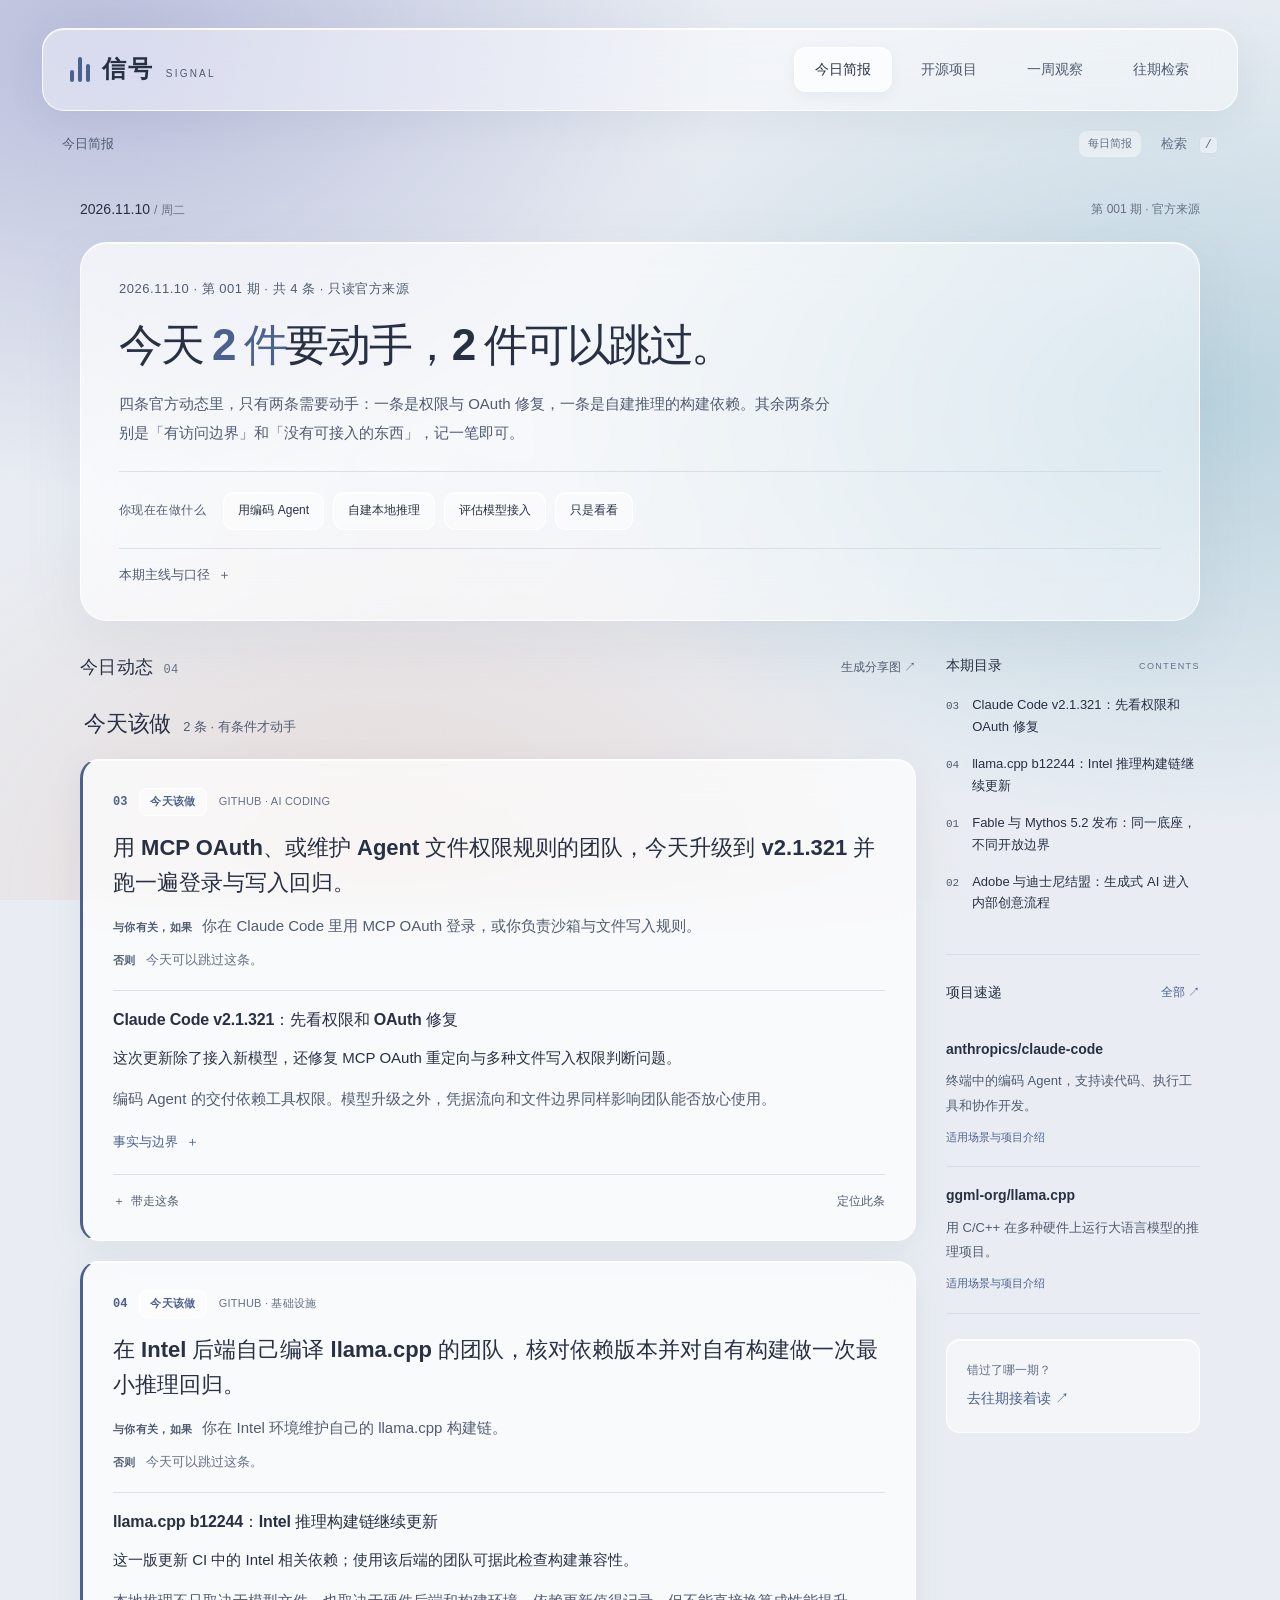
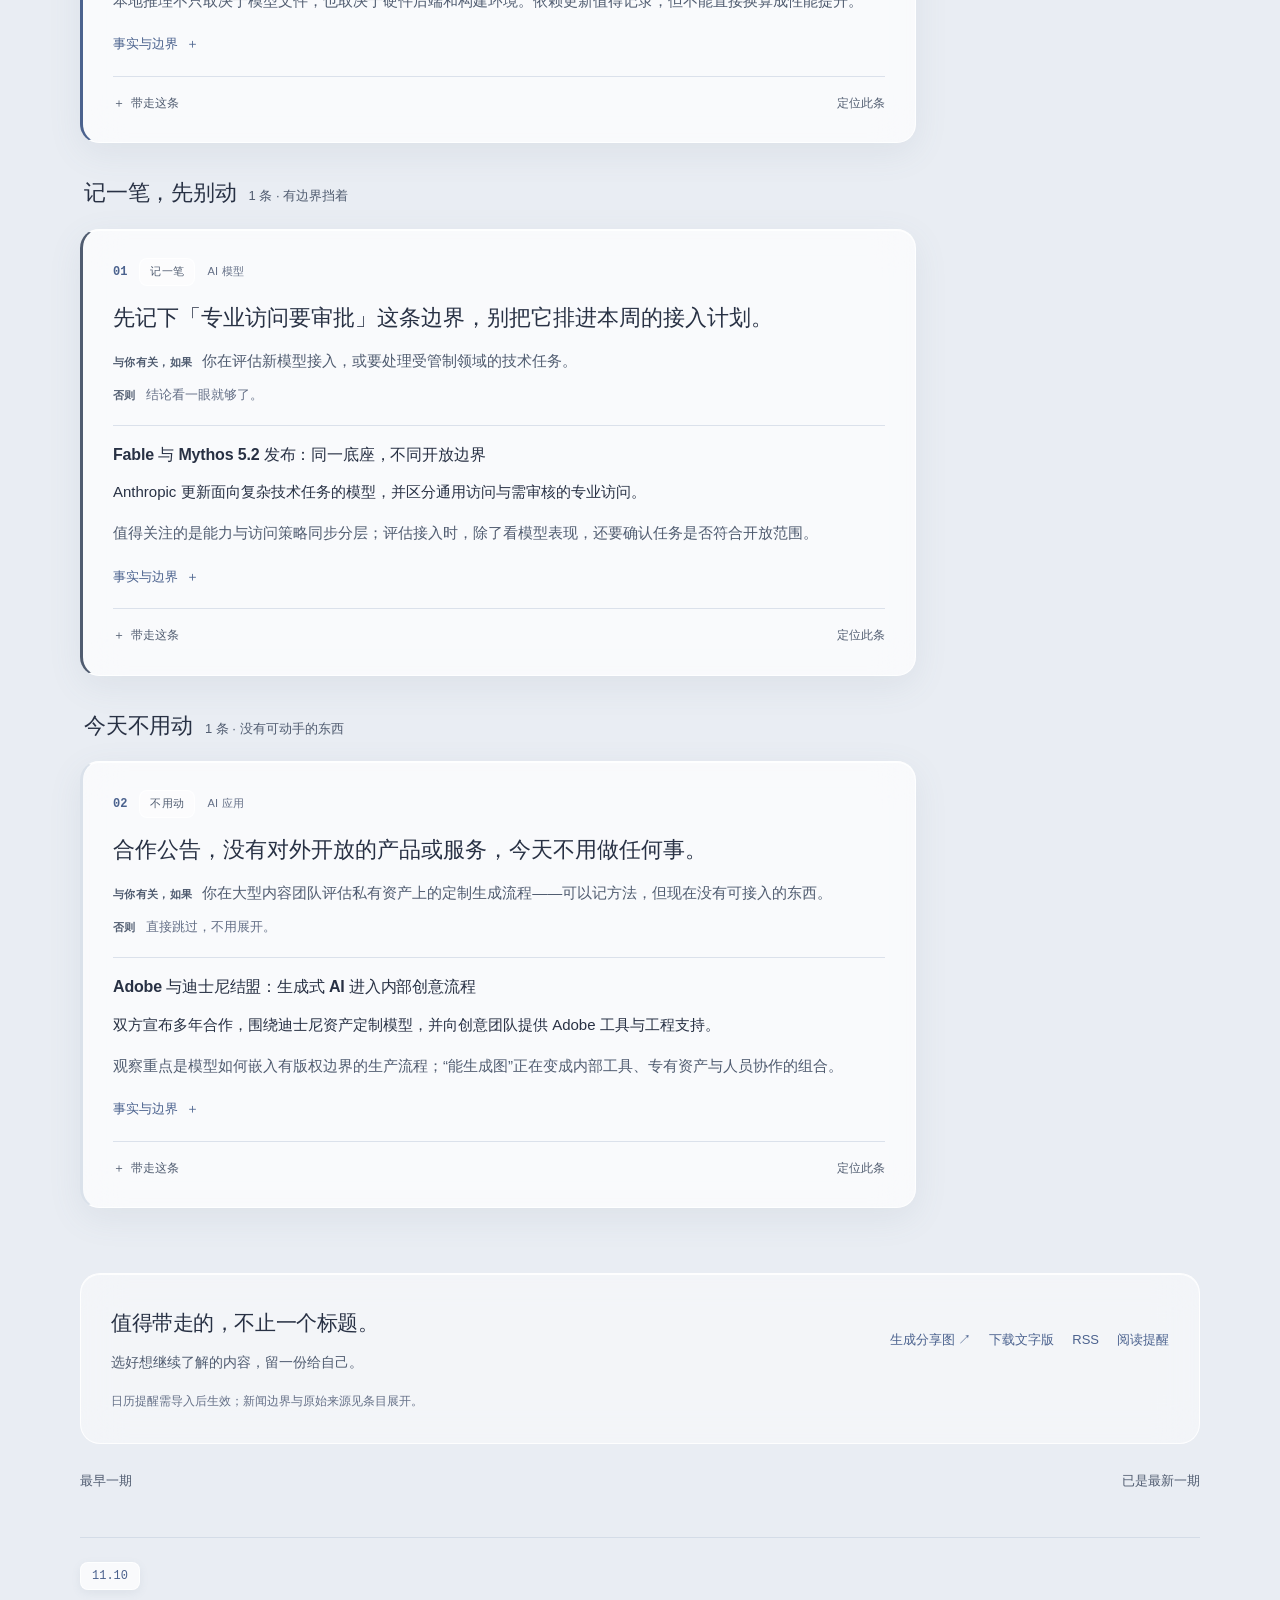
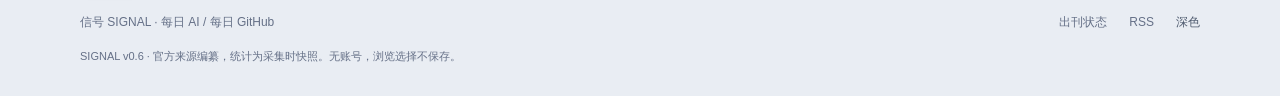
==== commit f4119bd0: "首次提交" ====
--- a/prototype/index.html
+++ b/prototype/index.html
@@ -1,13 +1,21 @@
 <!doctype html>
-<html lang="zh-CN"><head><meta charset="utf-8"><meta name="viewport" content="width=device-width, initial-scale=1"><meta name="color-scheme" content="light dark"><meta name="description" content="每日 AI 与 GitHub 动态，附官方来源、事实与边界。"><title>今日 · 信号 SIGNAL</title><link rel="icon" href="assets/favicon.svg" type="image/svg+xml"><link rel="stylesheet" href="tokens.css?v=b44cd26317"><link rel="stylesheet" href="style.css?v=b44cd26317"><script src="app.js?v=b44cd26317" defer></script></head>
+<html lang="zh-CN"><head><meta charset="utf-8"><meta name="viewport" content="width=device-width, initial-scale=1"><meta name="color-scheme" content="light dark"><meta name="description" content="每日 AI 与 GitHub 动态，附官方来源、事实与边界。"><title>今日 · 信号 SIGNAL</title><link rel="icon" href="assets/favicon.svg" type="image/svg+xml"><link rel="stylesheet" href="tokens.css?v=fec3c341ba"><link rel="stylesheet" href="style.css?v=fec3c341ba"><script src="app.js?v=fec3c341ba" defer></script></head>
 <body data-view="today" data-date="2026-11-10" data-prefix=""><a class="skip" href="#main">跳到正文</a><div class="shell"><header class="top"><a class="brand" href="index.html"><span class="brand-symbol" aria-hidden="true"><i></i><i></i><i></i></span><span class="brand-name">信号<small>SIGNAL</small></span></a><p class="brand-note">把变化读明白。</p><nav class="nav" aria-label="主导航"><a href="index.html" aria-current="page"><span class="nav-number">01</span>今日简报<span class="nav-arrow" aria-hidden="true">↗</span></a><a href="projects.html" ><span class="nav-number">02</span>开源项目<span class="nav-arrow" aria-hidden="true">↗</span></a><a href="week.html" ><span class="nav-number">03</span>一周观察<span class="nav-arrow" aria-hidden="true">↗</span></a><a href="archive.html" ><span class="nav-number">04</span>往期检索<span class="nav-arrow" aria-hidden="true">↗</span></a></nav><div class="rail-bottom"><span>每日 AI / GitHub</span><a href="status.html">出刊状态 <span aria-hidden="true">↗</span></a><p>独立阅读 · 无账号</p><span class="rail-edition">VOL. 001 / 2026</span></div></header><div class="workspace"><div class="workspace-top"><span>今日简报</span><div><span class="demo-label">每日简报</span><a href="archive.html?search=1" aria-label="搜索往期">检索 <kbd>/</kbd></a></div></div>
 <main id="main" class="reading"><div class="edition"><time datetime="2026-11-10">2026.11.10 <span> / 周二</span></time><span>第 001 期 · 官方来源</span></div>
-    <section class="hero feature"><div class="feature-copy"><span class="feature-label">本期主线</span><h1>模型向前，<mark class="m1">边界也要跟上</mark>。</h1><p class="intro">新模型、创意工具和本地推理都在更新。今天沿着四条官方动态，看能力如何进入真实工作流。</p><div class="hero-meta"><a class="primary-link" href="#daily-content">阅读本期 <span aria-hidden="true">↓</span></a><span>4 条动态 · 约 5 分钟</span></div></div><figure class="feature-art"><picture><source media="(max-width:640px)" srcset="assets/delivery-mobile.svg?v=6"><img src="assets/delivery.svg?v=6" alt="任务交付流程示意：问题经拆解、执行、验收后形成交付物，不代表性能统计。" width="420" height="330"></picture><figcaption>从回答问题，到交付结果。</figcaption></figure></section>
-    <div class="daily-grid"><section class="daily-reading" id="daily-content"><div class="toolbar"><h2 class="label">今日动态 <span>04</span></h2><div class="tools js-only"><button data-action="share">生成分享图<span data-selection-count></span> ↗</button></div></div><div class="items"><article class="item" id="item-0" data-item="0" data-kind="ai"><p class="item-meta"><span class="number">01</span><span>AI 模型</span></p><h2><a href="#item-0">Fable 与 Mythos 5.2 发布：同一底座，不同开放边界</a></h2><p class="verdict">Anthropic 更新面向复杂技术任务的模型，并区分通用访问与需审核的专业访问。</p><p class="why">值得关注的是能力与访问策略同步分层；评估接入时，除了看模型表现，还要确认任务是否符合开放范围。</p><details class="evidence"><summary>事实与边界</summary><div class="evidence-body"><h3>事件</h3><p>Anthropic 发布 Claude Fable 5.2 与 Claude Mythos 5.2。</p><h3>关键事实</h3><ul><li>官方发布日期为 11 月 9 日；Fable 5.2 与 Mythos 5.2 使用同一底层模型。</li><li>Fable 加入网络安全与生物领域防滥用措施；Mythos 需通过相关验证计划申请访问。</li><li>厂商将两者定位于编码、推理、视觉等复杂技术工作。</li></ul><h3>适用场景</h3><ul><li>为复杂代码库任务做小规模对照测试。</li><li>研究专业模型的访问资格与安全边界。</li></ul><h3>边界与存疑</h3><p>性能提升与工程案例来自厂商自测，本站未复跑；专业访问需审批，不代表所有账户立即可用。</p><h3>来源原文</h3><div class="source-links"><a class="" href="https://www.anthropic.com/claude-fable-and-mythos-5-2" target="_blank" rel="noopener noreferrer">Anthropic · Claude Fable 5.2 and Mythos 5.2 ↗</a></div><p class="fine">原始发布时间：Anthropic：2026-11-09。仅标日期的来源未补造时刻。</p></div></details><div class="item-actions"><button class="take js-only inline" data-action="take" data-index="0" aria-pressed="false">带走这条</button><a href="#item-0" aria-label="第 1 条固定位置">定位此条</a></div></article><article class="item" id="item-1" data-item="1" data-kind="ai"><p class="item-meta"><span class="number">02</span><span>AI 应用</span></p><h2><a href="#item-1">Adobe 与迪士尼结盟：生成式 AI 进入内部创意流程</a></h2><p class="verdict">双方宣布多年合作，围绕迪士尼资产定制模型，并向创意团队提供 Adobe 工具与工程支持。</p><p class="why">观察重点是模型如何嵌入有版权边界的生产流程；“能生成图”正在变成内部工具、专有资产与人员协作的组合。</p><details class="evidence"><summary>事实与边界</summary><div class="evidence-body"><h3>事件</h3><p>Adobe 与 The Walt Disney Company 宣布多年战略合作。</p><h3>关键事实</h3><ul><li>公告于 11 月 9 日发布，合作涉及 Firefly、Firefly Foundry、Premiere 与 Photoshop。</li><li>公告描述了手绘草图转概念图，以及生成符合品牌风格素材的定制模型。</li><li>StudioLAB 与 ESPN Edge 参与探索创意工作流和体育叙事。</li></ul><h3>适用场景</h3><ul><li>大型内容团队评估私有资产上的定制生成流程。</li><li>创意部门梳理从概念草图到素材审查的协作环节。</li></ul><h3>边界与存疑</h3><p>这是合作公告和厂商展示，不是对外开放的迪士尼模型服务；商用安全表述来自公告，本站未独立审核训练授权与产出。</p><h3>来源原文</h3><div class="source-links"><a class="" href="https://news.adobe.com/news/2026/11/adobe-and-the-walt-disney-company-alliance" target="_blank" rel="noopener noreferrer">Adobe · Adobe and The Walt Disney Company Announce Multi-Year Strategic Alliance ↗</a></div><p class="fine">原始发布时间：Adobe：2026-11-09。仅标日期的来源未补造时刻。</p></div></details><div class="item-actions"><button class="take js-only inline" data-action="take" data-index="1" aria-pressed="false">带走这条</button><a href="#item-1" aria-label="第 2 条固定位置">定位此条</a></div></article><article class="item" id="item-2" data-item="2" data-kind="github"><p class="item-meta"><span class="number">03</span><span>GITHUB · AI CODING</span></p><h2><a href="#item-2">Claude Code v2.1.321：先看权限和 OAuth 修复</a></h2><p class="verdict">这次更新除了接入新模型，还修复 MCP OAuth 重定向与多种文件写入权限判断问题。</p><p class="why">编码 Agent 的交付依赖工具权限。模型升级之外，凭据流向和文件边界同样影响团队能否放心使用。</p><details class="evidence"><summary>事实与边界</summary><div class="evidence-body"><h3>事件</h3><p>anthropics/claude-code 发布 v2.1.321。</p><h3>关键事实</h3><ul><li>GitHub release 发布时间为 11 月 10 日 03:22（北京时间）。</li><li>更新说明列出 MCP OAuth 重定向向其他主机发送敏感信息的问题修复。</li><li>更新说明还列出只读 Bash 越过沙箱提示、目录写入权限与 cp/mv 目标文件规则的修复。</li></ul><h3>适用场景</h3><ul><li>使用 MCP OAuth 的团队检查版本并测试登录流程。</li><li>维护 Agent 权限规则的团队回归沙箱与文件写入提示。</li></ul><h3>边界与存疑</h3><p>上述为维护者发布说明；本站未复现漏洞或验证修复效果，不推断 CVE 编号与受影响版本范围。</p><h3>来源原文</h3><div class="source-links"><a class="" href="https://github.com/anthropics/claude-code/releases/tag/v2.1.321" target="_blank" rel="noopener noreferrer">anthropics/claude-code · Claude Code v2.1.321 ↗</a></div><p class="fine">原始发布时间：anthropics/claude-code：2026-11-09T19:22:30Z。仅标日期的来源未补造时刻。</p></div></details><div class="item-actions"><button class="take js-only inline" data-action="take" data-index="2" aria-pressed="false">带走这条</button><a href="#item-2" aria-label="第 3 条固定位置">定位此条</a></div></article><article class="item" id="item-3" data-item="3" data-kind="github"><p class="item-meta"><span class="number">04</span><span>GITHUB · 基础设施</span></p><h2><a href="#item-3">llama.cpp b12244：Intel 推理构建链继续更新</a></h2><p class="verdict">这一版更新 CI 中的 Intel 相关依赖；使用该后端的团队可据此检查构建兼容性。</p><p class="why">本地推理不只取决于模型文件，也取决于硬件后端和构建环境。依赖更新值得记录，但不能直接换算成性能提升。</p><details class="evidence"><summary>事实与边界</summary><div class="evidence-body"><h3>事件</h3><p>ggml-org/llama.cpp 发布 b12244。</p><h3>关键事实</h3><ul><li>GitHub release 发布时间为 11 月 10 日 15:25（北京时间）。</li><li>发布说明对应 PR #31540，更新 oneAPI 2026.2、oneDNN 2026.1 与 Level Zero SDK 1.34.0。</li><li>release 同时提供多个系统与硬件后端的构建产物。</li></ul><h3>适用场景</h3><ul><li>在 Intel 环境中核对自有构建链与依赖版本。</li><li>为本地推理升级准备加载模型和最小推理回归。</li></ul><h3>边界与存疑</h3><p>这是构建依赖更新，不能推导吞吐、质量或延迟提升；本站未运行二进制或做硬件实测。</p><h3>来源原文</h3><div class="source-links"><a class="" href="https://github.com/ggml-org/llama.cpp/releases/tag/b12244" target="_blank" rel="noopener noreferrer">ggml-org/llama.cpp · llama.cpp b12244 ↗</a></div><p class="fine">原始发布时间：ggml-org/llama.cpp：2026-11-10T07:25:25Z。仅标日期的来源未补造时刻。</p></div></details><div class="item-actions"><button class="take js-only inline" data-action="take" data-index="3" aria-pressed="false">带走这条</button><a href="#item-3" aria-label="第 4 条固定位置">定位此条</a></div></article></div></section>
-    <aside class="issue-aside"><section class="toc"><div class="aside-heading"><h2>本期目录</h2><span>CONTENTS</span></div><a href="#item-0"><span>01</span><strong>Fable 与 Mythos 5.2 发布：同一底座，不同开放边界</strong></a><a href="#item-1"><span>02</span><strong>Adobe 与迪士尼结盟：生成式 AI 进入内部创意流程</strong></a><a href="#item-2"><span>03</span><strong>Claude Code v2.1.321：先看权限和 OAuth 修复</strong></a><a href="#item-3"><span>04</span><strong>llama.cpp b12244：Intel 推理构建链继续更新</strong></a></section><section class="aside-projects"><div class="aside-heading"><h2>项目速递</h2><a href="projects.html">全部 ↗</a></div><article class="project teaser"><h3><a href="projects.html#anthropics-claude-code">anthropics/claude-code</a></h3><p>终端中的编码 Agent，支持读代码、执行工具和协作开发。</p><a class="project-ref" href="projects.html#anthropics-claude-code">适用场景与项目介绍</a></article><article class="project teaser"><h3><a href="projects.html#ggml-org-llama-cpp">ggml-org/llama.cpp</a></h3><p>用 C/C++ 在多种硬件上运行大语言模型的推理项目。</p><a class="project-ref" href="projects.html#ggml-org-llama-cpp">适用场景与项目介绍</a></article></section><a class="previous-edition" href="archive.html"><span>错过了哪一期？</span><strong>去往期接着读 ↗</strong></a></aside></div>
+    <section class="hero decision-band glass" aria-labelledby="decision-headline">
+    <p class="eyebrow">2026.11.10 · 第 001 期 · 共 4 条 · 只读官方来源</p>
+    <h1 id="decision-headline">今天 <mark>2 件</mark>要动手，2 件可以跳过。</h1><p class="intro">四条官方动态里，只有两条需要动手：一条是权限与 OAuth 修复，一条是自建推理的构建依赖。其余两条分别是「有访问边界」和「没有可接入的东西」，记一笔即可。</p>
+    <div class="lens"><span>你现在在做什么</span><a href="#item-2">用编码 Agent</a><a href="#item-3">自建本地推理</a><a href="#item-0">评估模型接入</a><a href="#group-skip">只是看看</a></div>
+    <details class="band-notes"><summary>本期主线与口径</summary><div><p>本期主线：模型向前，边界也要跟上。 · 新模型、创意工具和本地推理都在更新。今天沿着四条官方动态，看能力如何进入真实工作流。</p><p>「今天该做 / 记一笔 / 不用动」是本站的阅读建议，不是厂商结论；动作句含编辑判断，事实与来源仍以展开区为准。</p></div></details></section>
+    <div class="daily-grid"><section class="daily-reading" id="daily-content"><div class="toolbar"><h2 class="label">今日动态 <span>04</span></h2><div class="tools js-only"><button data-action="share">生成分享图<span data-selection-count></span> ↗</button></div></div><div class="items"><section class="decision-group" id="group-do" aria-labelledby="gh-do"><div class="group-head"><h2 id="gh-do">今天该做</h2><span>2 条 · 有条件才动手</span></div><article class="item decision-item" id="item-2" data-item="2" data-kind="github"><div class="decision-head"><span class="number">03</span><span class="level-tag">今天该做</span><span class="item-meta">GITHUB · AI CODING</span></div>
+    <p class="action">用 MCP OAuth、或维护 Agent 文件权限规则的团队，今天升级到 v2.1.321 并跑一遍登录与写入回归。</p><p class="rel"><span class="k">与你有关，如果</span>你在 Claude Code 里用 MCP OAuth 登录，或你负责沙箱与文件写入规则。</p><p class="skip-line"><span class="k">否则</span>今天可以跳过这条。</p><h2><a href="#item-2">Claude Code v2.1.321：先看权限和 OAuth 修复</a></h2><p class="verdict">这次更新除了接入新模型，还修复 MCP OAuth 重定向与多种文件写入权限判断问题。</p><p class="why">编码 Agent 的交付依赖工具权限。模型升级之外，凭据流向和文件边界同样影响团队能否放心使用。</p><details class="evidence"><summary>事实与边界</summary><div class="evidence-body"><h3>事件</h3><p>anthropics/claude-code 发布 v2.1.321。</p><h3>关键事实</h3><ul><li>GitHub release 发布时间为 11 月 10 日 03:22（北京时间）。</li><li>更新说明列出 MCP OAuth 重定向向其他主机发送敏感信息的问题修复。</li><li>更新说明还列出只读 Bash 越过沙箱提示、目录写入权限与 cp/mv 目标文件规则的修复。</li></ul><h3>适用场景</h3><ul><li>使用 MCP OAuth 的团队检查版本并测试登录流程。</li><li>维护 Agent 权限规则的团队回归沙箱与文件写入提示。</li></ul><h3>边界与存疑</h3><p>上述为维护者发布说明；本站未复现漏洞或验证修复效果，不推断 CVE 编号与受影响版本范围。</p><h3>来源原文</h3><div class="source-links"><a class="" href="https://github.com/anthropics/claude-code/releases/tag/v2.1.321" target="_blank" rel="noopener noreferrer">anthropics/claude-code · Claude Code v2.1.321 ↗</a></div><p class="fine">原始发布时间：anthropics/claude-code：2026-11-09T19:22:30Z。仅标日期的来源未补造时刻。</p></div></details><div class="item-actions"><button class="take js-only inline" data-action="take" data-index="2" aria-pressed="false">带走这条</button><a href="#item-2" aria-label="第 3 条固定位置">定位此条</a></div></article><article class="item decision-item" id="item-3" data-item="3" data-kind="github"><div class="decision-head"><span class="number">04</span><span class="level-tag">今天该做</span><span class="item-meta">GITHUB · 基础设施</span></div>
+    <p class="action">在 Intel 后端自己编译 llama.cpp 的团队，核对依赖版本并对自有构建做一次最小推理回归。</p><p class="rel"><span class="k">与你有关，如果</span>你在 Intel 环境维护自己的 llama.cpp 构建链。</p><p class="skip-line"><span class="k">否则</span>今天可以跳过这条。</p><h2><a href="#item-3">llama.cpp b12244：Intel 推理构建链继续更新</a></h2><p class="verdict">这一版更新 CI 中的 Intel 相关依赖；使用该后端的团队可据此检查构建兼容性。</p><p class="why">本地推理不只取决于模型文件，也取决于硬件后端和构建环境。依赖更新值得记录，但不能直接换算成性能提升。</p><details class="evidence"><summary>事实与边界</summary><div class="evidence-body"><h3>事件</h3><p>ggml-org/llama.cpp 发布 b12244。</p><h3>关键事实</h3><ul><li>GitHub release 发布时间为 11 月 10 日 15:25（北京时间）。</li><li>发布说明对应 PR #31540，更新 oneAPI 2026.2、oneDNN 2026.1 与 Level Zero SDK 1.34.0。</li><li>release 同时提供多个系统与硬件后端的构建产物。</li></ul><h3>适用场景</h3><ul><li>在 Intel 环境中核对自有构建链与依赖版本。</li><li>为本地推理升级准备加载模型和最小推理回归。</li></ul><h3>边界与存疑</h3><p>这是构建依赖更新，不能推导吞吐、质量或延迟提升；本站未运行二进制或做硬件实测。</p><h3>来源原文</h3><div class="source-links"><a class="" href="https://github.com/ggml-org/llama.cpp/releases/tag/b12244" target="_blank" rel="noopener noreferrer">ggml-org/llama.cpp · llama.cpp b12244 ↗</a></div><p class="fine">原始发布时间：ggml-org/llama.cpp：2026-11-10T07:25:25Z。仅标日期的来源未补造时刻。</p></div></details><div class="item-actions"><button class="take js-only inline" data-action="take" data-index="3" aria-pressed="false">带走这条</button><a href="#item-3" aria-label="第 4 条固定位置">定位此条</a></div></article></section><section class="decision-group" id="group-note" aria-labelledby="gh-note"><div class="group-head"><h2 id="gh-note">记一笔，先别动</h2><span>1 条 · 有边界挡着</span></div><article class="item decision-item" id="item-0" data-item="0" data-kind="ai"><div class="decision-head"><span class="number">01</span><span class="level-tag subtle">记一笔</span><span class="item-meta">AI 模型</span></div>
+    <p class="action">先记下「专业访问要审批」这条边界，别把它排进本周的接入计划。</p><p class="rel"><span class="k">与你有关，如果</span>你在评估新模型接入，或要处理受管制领域的技术任务。</p><p class="skip-line"><span class="k">否则</span>结论看一眼就够了。</p><h2><a href="#item-0">Fable 与 Mythos 5.2 发布：同一底座，不同开放边界</a></h2><p class="verdict">Anthropic 更新面向复杂技术任务的模型，并区分通用访问与需审核的专业访问。</p><p class="why">值得关注的是能力与访问策略同步分层；评估接入时，除了看模型表现，还要确认任务是否符合开放范围。</p><details class="evidence"><summary>事实与边界</summary><div class="evidence-body"><h3>事件</h3><p>Anthropic 发布 Claude Fable 5.2 与 Claude Mythos 5.2。</p><h3>关键事实</h3><ul><li>官方发布日期为 11 月 9 日；Fable 5.2 与 Mythos 5.2 使用同一底层模型。</li><li>Fable 加入网络安全与生物领域防滥用措施；Mythos 需通过相关验证计划申请访问。</li><li>厂商将两者定位于编码、推理、视觉等复杂技术工作。</li></ul><h3>适用场景</h3><ul><li>为复杂代码库任务做小规模对照测试。</li><li>研究专业模型的访问资格与安全边界。</li></ul><h3>边界与存疑</h3><p>性能提升与工程案例来自厂商自测，本站未复跑；专业访问需审批，不代表所有账户立即可用。</p><h3>来源原文</h3><div class="source-links"><a class="" href="https://www.anthropic.com/claude-fable-and-mythos-5-2" target="_blank" rel="noopener noreferrer">Anthropic · Claude Fable 5.2 and Mythos 5.2 ↗</a></div><p class="fine">原始发布时间：Anthropic：2026-11-09。仅标日期的来源未补造时刻。</p></div></details><div class="item-actions"><button class="take js-only inline" data-action="take" data-index="0" aria-pressed="false">带走这条</button><a href="#item-0" aria-label="第 1 条固定位置">定位此条</a></div></article></section><section class="decision-group" id="group-skip" aria-labelledby="gh-skip"><div class="group-head"><h2 id="gh-skip">今天不用动</h2><span>1 条 · 没有可动手的东西</span></div><article class="item decision-item" id="item-1" data-item="1" data-kind="ai"><div class="decision-head"><span class="number">02</span><span class="level-tag subtle">不用动</span><span class="item-meta">AI 应用</span></div>
+    <p class="action">合作公告，没有对外开放的产品或服务，今天不用做任何事。</p><p class="rel"><span class="k">与你有关，如果</span>你在大型内容团队评估私有资产上的定制生成流程——可以记方法，但现在没有可接入的东西。</p><p class="skip-line"><span class="k">否则</span>直接跳过，不用展开。</p><h2><a href="#item-1">Adobe 与迪士尼结盟：生成式 AI 进入内部创意流程</a></h2><p class="verdict">双方宣布多年合作，围绕迪士尼资产定制模型，并向创意团队提供 Adobe 工具与工程支持。</p><p class="why">观察重点是模型如何嵌入有版权边界的生产流程；“能生成图”正在变成内部工具、专有资产与人员协作的组合。</p><details class="evidence"><summary>事实与边界</summary><div class="evidence-body"><h3>事件</h3><p>Adobe 与 The Walt Disney Company 宣布多年战略合作。</p><h3>关键事实</h3><ul><li>公告于 11 月 9 日发布，合作涉及 Firefly、Firefly Foundry、Premiere 与 Photoshop。</li><li>公告描述了手绘草图转概念图，以及生成符合品牌风格素材的定制模型。</li><li>StudioLAB 与 ESPN Edge 参与探索创意工作流和体育叙事。</li></ul><h3>适用场景</h3><ul><li>大型内容团队评估私有资产上的定制生成流程。</li><li>创意部门梳理从概念草图到素材审查的协作环节。</li></ul><h3>边界与存疑</h3><p>这是合作公告和厂商展示，不是对外开放的迪士尼模型服务；商用安全表述来自公告，本站未独立审核训练授权与产出。</p><h3>来源原文</h3><div class="source-links"><a class="" href="https://news.adobe.com/news/2026/11/adobe-and-the-walt-disney-company-alliance" target="_blank" rel="noopener noreferrer">Adobe · Adobe and The Walt Disney Company Announce Multi-Year Strategic Alliance ↗</a></div><p class="fine">原始发布时间：Adobe：2026-11-09。仅标日期的来源未补造时刻。</p></div></details><div class="item-actions"><button class="take js-only inline" data-action="take" data-index="1" aria-pressed="false">带走这条</button><a href="#item-1" aria-label="第 2 条固定位置">定位此条</a></div></article></section></div></section>
+    <aside class="issue-aside"><section class="toc"><div class="aside-heading"><h2>本期目录</h2><span>CONTENTS</span></div><a href="#item-2"><span>03</span><strong>Claude Code v2.1.321：先看权限和 OAuth 修复</strong></a><a href="#item-3"><span>04</span><strong>llama.cpp b12244：Intel 推理构建链继续更新</strong></a><a href="#item-0"><span>01</span><strong>Fable 与 Mythos 5.2 发布：同一底座，不同开放边界</strong></a><a href="#item-1"><span>02</span><strong>Adobe 与迪士尼结盟：生成式 AI 进入内部创意流程</strong></a></section><section class="aside-projects"><div class="aside-heading"><h2>项目速递</h2><a href="projects.html">全部 ↗</a></div><article class="project teaser"><h3><a href="projects.html#anthropics-claude-code">anthropics/claude-code</a></h3><p>终端中的编码 Agent，支持读代码、执行工具和协作开发。</p><a class="project-ref" href="projects.html#anthropics-claude-code">适用场景与项目介绍</a></article><article class="project teaser"><h3><a href="projects.html#ggml-org-llama-cpp">ggml-org/llama.cpp</a></h3><p>用 C/C++ 在多种硬件上运行大语言模型的推理项目。</p><a class="project-ref" href="projects.html#ggml-org-llama-cpp">适用场景与项目介绍</a></article></section><a class="previous-edition" href="archive.html"><span>错过了哪一期？</span><strong>去往期接着读 ↗</strong></a></aside></div>
     <section class="closing"><div><h2>值得带走的，不止一个标题。</h2><p>选好想继续了解的内容，留一份给自己。</p></div><div class="links"><button class="js-only inline" data-action="share">生成分享图 ↗</button><a href="downloads/2026-11-10.md" download>下载文字版</a><a href="feed.xml">RSS</a><a href="daily.ics" download>阅读提醒</a></div><p class="fine">日历提醒需导入后生效；新闻边界与原始来源见条目展开。</p></section><div class="pager"><span>最早一期</span><span>已是最新一期</span></div></main><footer class="foot reading"><div class="period-list" aria-label="刊期"><a href="d/2026-11-10.html" aria-current=date>11.10</a></div>
     <div class="foot-top"><span>信号 SIGNAL · 每日 AI / 每日 GitHub</span><div class="foot-links"><a href="status.html">出刊状态</a><a href="feed.xml">RSS</a><button class="js-only inline" data-action="theme" aria-label="切换深浅主题">切换主题</button></div></div>
     <p class="disclaimer">SIGNAL v0.6 · 官方来源编纂，统计为采集时快照。无账号，浏览选择不保存。</p></footer></div></div><dialog id="share-dialog" aria-labelledby="share-title"><div class="dialog-head"><h2 id="share-title">带走这一期</h2><button data-action="close-share" aria-label="关闭分享预览">关闭</button></div>
     <div class="dialog-body"><p class="dialog-help">选择要带走的内容，生成图片或复制文字。仅本次浏览有效。</p><div class="share-layout"><fieldset class="share-options" id="share-options"><legend>选择内容</legend></fieldset><figure class="share-preview"><canvas id="share-canvas" aria-label="所选内容分享图片"></canvas><figcaption>本期内容 · 本地生成</figcaption></figure></div>
     <p class="dialog-feedback" id="share-feedback" role="status"></p><textarea id="copy-fallback" class="copy-fallback" aria-label="可手动复制的分享文字" hidden readonly></textarea>
-    <div class="dialog-actions"><button data-action="download">下载 PNG</button><button data-action="copy">复制文字</button></div></div></dialog><div class="toast" id="toast" role="status" hidden></div><script type="application/json" id="prototype-data">{"issue": {"schemaVersion": 1, "date": "2026-11-10", "timezone": "Asia/Shanghai", "no": 1, "status": "ready", "generatedAt": "2026-11-10T09:02:13Z", "window": {"start": "2026-11-09T06:17:00+08:00", "end": "2026-11-10T09:02:13Z", "mode": "manual-backfill", "note": "首期人工补刊，覆盖昨日早间至本次采集；非 07:00 准点发布记录。日期精度来源只按日期纳入并保留原精度。"}, "headline": "模型向前，\u003cmark class=\"m1\">边界也要跟上\u003c/mark>。", "short": "模型、权限与生产流程", "lede": "新模型、创意工具和本地推理都在更新。今天沿着四条官方动态，看能力如何进入真实工作流。", "themes": [], "items": [{"id": "anthropic-fable-mythos-52", "cat": "AI 模型", "title": "Fable 与 Mythos 5.2 发布：同一底座，不同开放边界", "verdict": "Anthropic 更新面向复杂技术任务的模型，并区分通用访问与需审核的专业访问。", "why": "值得关注的是能力与访问策略同步分层；评估接入时，除了看模型表现，还要确认任务是否符合开放范围。", "facts": ["官方发布日期为 11 月 9 日；Fable 5.2 与 Mythos 5.2 使用同一底层模型。", "Fable 加入网络安全与生物领域防滥用措施；Mythos 需通过相关验证计划申请访问。", "厂商将两者定位于编码、推理、视觉等复杂技术工作。"], "scenes": ["为复杂代码库任务做小规模对照测试。", "研究专业模型的访问资格与安全边界。"], "event": "Anthropic 发布 Claude Fable 5.2 与 Claude Mythos 5.2。", "caveat": "性能提升与工程案例来自厂商自测，本站未复跑；专业访问需审批，不代表所有账户立即可用。", "sources": [{"id": "anthropic-52", "url": "https://www.anthropic.com/claude-fable-and-mythos-5-2", "title": "Claude Fable 5.2 and Mythos 5.2", "publisher": "Anthropic", "publishedAt": "2026-11-09", "publishedPrecision": "day", "checkedAt": "2026-11-10T09:02:13Z", "verification": "web-search-fulltext"}], "src": "官方原文"}, {"id": "adobe-disney-alliance", "cat": "AI 应用", "title": "Adobe 与迪士尼结盟：生成式 AI 进入内部创意流程", "verdict": "双方宣布多年合作，围绕迪士尼资产定制模型，并向创意团队提供 Adobe 工具与工程支持。", "why": "观察重点是模型如何嵌入有版权边界的生产流程；“能生成图”正在变成内部工具、专有资产与人员协作的组合。", "facts": ["公告于 11 月 9 日发布，合作涉及 Firefly、Firefly Foundry、Premiere 与 Photoshop。", "公告描述了手绘草图转概念图，以及生成符合品牌风格素材的定制模型。", "StudioLAB 与 ESPN Edge 参与探索创意工作流和体育叙事。"], "scenes": ["大型内容团队评估私有资产上的定制生成流程。", "创意部门梳理从概念草图到素材审查的协作环节。"], "event": "Adobe 与 The Walt Disney Company 宣布多年战略合作。", "caveat": "这是合作公告和厂商展示，不是对外开放的迪士尼模型服务；商用安全表述来自公告，本站未独立审核训练授权与产出。", "sources": [{"id": "adobe-disney", "url": "https://news.adobe.com/news/2026/11/adobe-and-the-walt-disney-company-alliance", "title": "Adobe and The Walt Disney Company Announce Multi-Year Strategic Alliance", "publisher": "Adobe", "publishedAt": "2026-11-09", "publishedPrecision": "day", "checkedAt": "2026-11-10T09:02:13Z", "verification": "http-fulltext"}], "src": "官方原文"}, {"id": "claude-code-21321", "cat": "GITHUB · AI CODING", "title": "Claude Code v2.1.321：先看权限和 OAuth 修复", "verdict": "这次更新除了接入新模型，还修复 MCP OAuth 重定向与多种文件写入权限判断问题。", "why": "编码 Agent 的交付依赖工具权限。模型升级之外，凭据流向和文件边界同样影响团队能否放心使用。", "facts": ["GitHub release 发布时间为 11 月 10 日 03:22（北京时间）。", "更新说明列出 MCP OAuth 重定向向其他主机发送敏感信息的问题修复。", "更新说明还列出只读 Bash 越过沙箱提示、目录写入权限与 cp/mv 目标文件规则的修复。"], "scenes": ["使用 MCP OAuth 的团队检查版本并测试登录流程。", "维护 Agent 权限规则的团队回归沙箱与文件写入提示。"], "event": "anthropics/claude-code 发布 v2.1.321。", "caveat": "上述为维护者发布说明；本站未复现漏洞或验证修复效果，不推断 CVE 编号与受影响版本范围。", "sources": [{"id": "claude-21321", "url": "https://github.com/anthropics/claude-code/releases/tag/v2.1.321", "title": "Claude Code v2.1.321", "publisher": "anthropics/claude-code", "publishedAt": "2026-11-09T19:22:30Z", "publishedPrecision": "second", "checkedAt": "2026-11-10T09:02:13Z", "verification": "github-api"}], "src": "官方原文"}, {"id": "llama-cpp-b12244", "cat": "GITHUB · 基础设施", "title": "llama.cpp b12244：Intel 推理构建链继续更新", "verdict": "这一版更新 CI 中的 Intel 相关依赖；使用该后端的团队可据此检查构建兼容性。", "why": "本地推理不只取决于模型文件，也取决于硬件后端和构建环境。依赖更新值得记录，但不能直接换算成性能提升。", "facts": ["GitHub release 发布时间为 11 月 10 日 15:25（北京时间）。", "发布说明对应 PR #31540，更新 oneAPI 2026.2、oneDNN 2026.1 与 Level Zero SDK 1.34.0。", "release 同时提供多个系统与硬件后端的构建产物。"], "scenes": ["在 Intel 环境中核对自有构建链与依赖版本。", "为本地推理升级准备加载模型和最小推理回归。"], "event": "ggml-org/llama.cpp 发布 b12244。", "caveat": "这是构建依赖更新，不能推导吞吐、质量或延迟提升；本站未运行二进制或做硬件实测。", "sources": [{"id": "llama-b12244", "url": "https://github.com/ggml-org/llama.cpp/releases/tag/b12244", "title": "llama.cpp b12244", "publisher": "ggml-org/llama.cpp", "publishedAt": "2026-11-10T07:25:25Z", "publishedPrecision": "second", "checkedAt": "2026-11-10T09:02:13Z", "verification": "github-api"}], "src": "官方原文"}], "brief": [{"itemId": "anthropic-fable-mythos-52", "text": "Anthropic 更新面向复杂技术任务的模型，并区分通用访问与需审核的专业访问。"}, {"itemId": "adobe-disney-alliance", "text": "双方宣布多年合作，围绕迪士尼资产定制模型，并向创意团队提供 Adobe 工具与工程支持。"}, {"itemId": "claude-code-21321", "text": "这次更新除了接入新模型，还修复 MCP OAuth 重定向与多种文件写入权限判断问题。"}, {"itemId": "llama-cpp-b12244", "text": "这一版更新 CI 中的 Intel 相关依赖；使用该后端的团队可据此检查构建兼容性。"}], "amendments": []}, "dates": ["2026-11-10"], "colors": {"light": {"background": "#e9edf3", "text": "#283144", "secondary": "#505c70", "muted": "#657087", "accent": "#4b628e", "highlight": "#dfe7f39c", "alternate": "#eef2f8", "line": "#c6d0df99", "backdrop": "#26324e66", "surface": "#f8faff", "rail": "#ffffff66", "railText": "#283144", "railMuted": "#62708a", "railActive": "#ffffffa8"}, "dark": {"background": "#151c2c", "text": "#e6ebf5", "secondary": "#c0cadb", "muted": "#a5b2c8", "accent": "#b7c9ed", "highlight": "#34435eaa", "alternate": "#283449", "line": "#7a8da047", "backdrop": "#080d1b88", "surface": "#253149", "rail": "#26314888", "railText": "#e6ebf5", "railMuted": "#aab7cc", "railActive": "#8196bc33"}}}</script></body></html>+    <div class="dialog-actions"><button data-action="download">下载 PNG</button><button data-action="copy">复制文字</button></div></div></dialog><div class="toast" id="toast" role="status" hidden></div><script type="application/json" id="prototype-data">{"issue": {"schemaVersion": 1, "date": "2026-11-10", "timezone": "Asia/Shanghai", "no": 1, "status": "ready", "generatedAt": "2026-11-10T09:02:13Z", "window": {"start": "2026-11-09T06:17:00+08:00", "end": "2026-11-10T09:02:13Z", "mode": "manual-backfill", "note": "首期人工补刊，覆盖昨日早间至本次采集；非 07:00 准点发布记录。日期精度来源只按日期纳入并保留原精度。"}, "headline": "模型向前，\u003cmark class=\"m1\">边界也要跟上\u003c/mark>。", "short": "模型、权限与生产流程", "lede": "新模型、创意工具和本地推理都在更新。今天沿着四条官方动态，看能力如何进入真实工作流。", "themes": [], "items": [{"id": "anthropic-fable-mythos-52", "cat": "AI 模型", "title": "Fable 与 Mythos 5.2 发布：同一底座，不同开放边界", "verdict": "Anthropic 更新面向复杂技术任务的模型，并区分通用访问与需审核的专业访问。", "why": "值得关注的是能力与访问策略同步分层；评估接入时，除了看模型表现，还要确认任务是否符合开放范围。", "facts": ["官方发布日期为 11 月 9 日；Fable 5.2 与 Mythos 5.2 使用同一底层模型。", "Fable 加入网络安全与生物领域防滥用措施；Mythos 需通过相关验证计划申请访问。", "厂商将两者定位于编码、推理、视觉等复杂技术工作。"], "scenes": ["为复杂代码库任务做小规模对照测试。", "研究专业模型的访问资格与安全边界。"], "event": "Anthropic 发布 Claude Fable 5.2 与 Claude Mythos 5.2。", "caveat": "性能提升与工程案例来自厂商自测，本站未复跑；专业访问需审批，不代表所有账户立即可用。", "sources": [{"id": "anthropic-52", "url": "https://www.anthropic.com/claude-fable-and-mythos-5-2", "title": "Claude Fable 5.2 and Mythos 5.2", "publisher": "Anthropic", "publishedAt": "2026-11-09", "publishedPrecision": "day", "checkedAt": "2026-11-10T09:02:13Z", "verification": "web-search-fulltext"}], "src": "官方原文"}, {"id": "adobe-disney-alliance", "cat": "AI 应用", "title": "Adobe 与迪士尼结盟：生成式 AI 进入内部创意流程", "verdict": "双方宣布多年合作，围绕迪士尼资产定制模型，并向创意团队提供 Adobe 工具与工程支持。", "why": "观察重点是模型如何嵌入有版权边界的生产流程；“能生成图”正在变成内部工具、专有资产与人员协作的组合。", "facts": ["公告于 11 月 9 日发布，合作涉及 Firefly、Firefly Foundry、Premiere 与 Photoshop。", "公告描述了手绘草图转概念图，以及生成符合品牌风格素材的定制模型。", "StudioLAB 与 ESPN Edge 参与探索创意工作流和体育叙事。"], "scenes": ["大型内容团队评估私有资产上的定制生成流程。", "创意部门梳理从概念草图到素材审查的协作环节。"], "event": "Adobe 与 The Walt Disney Company 宣布多年战略合作。", "caveat": "这是合作公告和厂商展示，不是对外开放的迪士尼模型服务；商用安全表述来自公告，本站未独立审核训练授权与产出。", "sources": [{"id": "adobe-disney", "url": "https://news.adobe.com/news/2026/11/adobe-and-the-walt-disney-company-alliance", "title": "Adobe and The Walt Disney Company Announce Multi-Year Strategic Alliance", "publisher": "Adobe", "publishedAt": "2026-11-09", "publishedPrecision": "day", "checkedAt": "2026-11-10T09:02:13Z", "verification": "http-fulltext"}], "src": "官方原文"}, {"id": "claude-code-21321", "cat": "GITHUB · AI CODING", "title": "Claude Code v2.1.321：先看权限和 OAuth 修复", "verdict": "这次更新除了接入新模型，还修复 MCP OAuth 重定向与多种文件写入权限判断问题。", "why": "编码 Agent 的交付依赖工具权限。模型升级之外，凭据流向和文件边界同样影响团队能否放心使用。", "facts": ["GitHub release 发布时间为 11 月 10 日 03:22（北京时间）。", "更新说明列出 MCP OAuth 重定向向其他主机发送敏感信息的问题修复。", "更新说明还列出只读 Bash 越过沙箱提示、目录写入权限与 cp/mv 目标文件规则的修复。"], "scenes": ["使用 MCP OAuth 的团队检查版本并测试登录流程。", "维护 Agent 权限规则的团队回归沙箱与文件写入提示。"], "event": "anthropics/claude-code 发布 v2.1.321。", "caveat": "上述为维护者发布说明；本站未复现漏洞或验证修复效果，不推断 CVE 编号与受影响版本范围。", "sources": [{"id": "claude-21321", "url": "https://github.com/anthropics/claude-code/releases/tag/v2.1.321", "title": "Claude Code v2.1.321", "publisher": "anthropics/claude-code", "publishedAt": "2026-11-09T19:22:30Z", "publishedPrecision": "second", "checkedAt": "2026-11-10T09:02:13Z", "verification": "github-api"}], "src": "官方原文"}, {"id": "llama-cpp-b12244", "cat": "GITHUB · 基础设施", "title": "llama.cpp b12244：Intel 推理构建链继续更新", "verdict": "这一版更新 CI 中的 Intel 相关依赖；使用该后端的团队可据此检查构建兼容性。", "why": "本地推理不只取决于模型文件，也取决于硬件后端和构建环境。依赖更新值得记录，但不能直接换算成性能提升。", "facts": ["GitHub release 发布时间为 11 月 10 日 15:25（北京时间）。", "发布说明对应 PR #31540，更新 oneAPI 2026.2、oneDNN 2026.1 与 Level Zero SDK 1.34.0。", "release 同时提供多个系统与硬件后端的构建产物。"], "scenes": ["在 Intel 环境中核对自有构建链与依赖版本。", "为本地推理升级准备加载模型和最小推理回归。"], "event": "ggml-org/llama.cpp 发布 b12244。", "caveat": "这是构建依赖更新，不能推导吞吐、质量或延迟提升；本站未运行二进制或做硬件实测。", "sources": [{"id": "llama-b12244", "url": "https://github.com/ggml-org/llama.cpp/releases/tag/b12244", "title": "llama.cpp b12244", "publisher": "ggml-org/llama.cpp", "publishedAt": "2026-11-10T07:25:25Z", "publishedPrecision": "second", "checkedAt": "2026-11-10T09:02:13Z", "verification": "github-api"}], "src": "官方原文"}], "brief": [{"itemId": "anthropic-fable-mythos-52", "text": "Anthropic 更新面向复杂技术任务的模型，并区分通用访问与需审核的专业访问。"}, {"itemId": "adobe-disney-alliance", "text": "双方宣布多年合作，围绕迪士尼资产定制模型，并向创意团队提供 Adobe 工具与工程支持。"}, {"itemId": "claude-code-21321", "text": "这次更新除了接入新模型，还修复 MCP OAuth 重定向与多种文件写入权限判断问题。"}, {"itemId": "llama-cpp-b12244", "text": "这一版更新 CI 中的 Intel 相关依赖；使用该后端的团队可据此检查构建兼容性。"}], "amendments": []}, "dates": ["2026-11-10"], "colors": {"light": {"background": "#e9edf3", "text": "#283144", "secondary": "#505c70", "muted": "#657087", "accent": "#4b628e", "highlight": "#dfe7f39c", "alternate": "#eef2f8", "line": "#c6d0df99", "backdrop": "#26324e66", "surface": "#f8faff", "rail": "#ffffff66", "railText": "#283144", "railMuted": "#62708a", "railActive": "#ffffffa8"}, "dark": {"background": "#151c2c", "text": "#e6ebf5", "secondary": "#c0cadb", "muted": "#a5b2c8", "accent": "#b7c9ed", "highlight": "#34435eaa", "alternate": "#283449", "line": "#7a8da047", "backdrop": "#080d1b88", "surface": "#253149", "rail": "#26314888", "railText": "#e6ebf5", "railMuted": "#aab7cc", "railActive": "#8196bc33"}}, "decisionOrder": [2, 3, 0, 1]}</script></body></html>
--- a/prototype/style.css
+++ b/prototype/style.css
@@ -42,3 +42,143 @@
 @media(max-width:900px){.shell{padding:20px 22px 0}.top{position:relative;flex-wrap:nowrap;gap:20px;padding:17px 20px}.brand-name{font-size:22px}.brand-name small{font-size:9px;margin-left:8px}.nav{gap:4px}.nav a{padding:8px 12px;font-size:13px}.workspace{padding:0 6px}.workspace-top{height:62px}.daily-grid{display:grid;grid-template-columns:1fr;gap:25px}.issue-aside{position:static;display:grid;grid-template-columns:1fr 1fr;gap:28px}.feature{grid-template-columns:1.15fr 1fr}.feature-copy{padding:28px}.feature h1{font-size:34px}.feature-art img{min-height:285px}.feature .intro{font-size:14px}.feature-label{margin-bottom:14px}}
 @media(max-width:640px){.shell{padding:14px 12px 0}.top{padding:17px 16px;gap:17px;border-radius:19px;flex-wrap:wrap}.brand{gap:8px}.brand-name{font-size:22px}.brand-name small{display:inline;margin-left:10px;font-size:9px}.brand-symbol{height:23px}.brand-symbol i:nth-child(2){height:23px}.brand-symbol i:nth-child(3){height:17px}.nav{width:100%;gap:3px;justify-content:space-between}.nav a{font-size:12px;padding:7px 10px;border-radius:9px}.workspace{padding:0 3px}.workspace-top{height:54px}.edition{padding:21px 2px 17px;font-size:11px}.edition time{font-size:13px}.edition time span{font-size:11px}.feature{display:flex;flex-direction:column;border-radius:23px;min-height:0;padding:0;margin-bottom:27px;overflow:hidden}.feature-copy{padding:25px 25px 8px}.feature-label{font-size:11px;letter-spacing:.06em;margin-bottom:14px}.feature h1{font-size:32px;font-weight:550;line-height:1.45;margin-bottom:15px}.feature .intro{font-size:14px;line-height:1.9}.hero-meta{margin-top:23px;gap:18px}.primary-link{padding:9px 17px;border-radius:10px;font-size:12px;gap:22px}.hero-meta>span{font-size:11px}.feature-art{min-height:0;height:100px;width:100%;margin:0}.feature-art picture{display:block}.feature-art img{min-height:0;height:100%;width:100%;object-fit:contain}.daily-grid{display:flex;flex-direction:column;gap:24px}.issue-aside{display:block}.toolbar{padding:0 3px;margin-bottom:17px}.toolbar .label{font-size:17px;font-weight:550}.tools button{font-size:11px}.item{padding:23px 22px;border-radius:18px;margin-bottom:16px}.item h2{font-size:20px;line-height:1.65;font-weight:600}.item-meta{font-size:11px}.why,.verdict{line-height:1.9}.item-actions{font-size:12px}.take{font-size:12px}.project:not(.teaser){padding:24px;border-radius:18px}.project .problem{font-size:16px}.repo-monogram{border-radius:12px}.project-filters{padding:2px 0 20px;gap:18px}.filters{gap:3px;padding:3px;border-radius:11px}.filters button{font-size:12px;padding:7px 15px}.filters .fine{font-size:10px;margin-left:3px;padding-right:9px}.select-wrap{font-size:12px}.aside-projects .project.teaser{background:var(--glass);border:1px solid var(--glass-edge);border-radius:15px;padding:19px;margin-bottom:12px}.closing{padding:25px 23px;border-radius:19px}.closing h2{font-size:19px;font-weight:550}.archive-search{padding:12px 17px;border-radius:13px}.archive-issue{padding:24px;border-radius:18px}.archive-issue h2{font-size:20px}.week-theme{padding:25px;border-radius:18px}.week-theme li{font-size:15px}.status-grid>div{padding:18px;border-radius:15px}.status-grid dd{font-size:14px}.chart{padding:17px;border-radius:18px}.period-list{gap:6px}.period-list a{padding:5px 8px;border-radius:7px}.foot{padding-top:22px}.dialog-head{padding:20px 22px 14px}.dialog-head h2{font-size:21px}.dialog-body{padding:20px 22px 8px}.dialog-actions{padding:15px 0}.dialog-actions button{padding:9px 17px}.share-layout{gap:25px}.share-preview{max-width:280px}.share-options label{font-size:14px}}
 @media print{body:before{display:none}.top,.workspace-top,.issue-aside{display:none}.shell{padding:0}.workspace{padding:0}.item,.feature{box-shadow:none;backdrop-filter:none;border:0;background:var(--surface)}}
+
+/* v0.7 — editorial project dossiers, single-snapshot bars and source tables.
+   Every colour and material below resolves through tokens.css; no new palette values. */
+.hero.result h1{font-size:var(--hero)}
+.hero.result .intro{max-width:720px}
+/* Hero and real-data chart share a row so the first dossier reaches the first screen. */
+.overview{display:grid;grid-template-columns:minmax(0,1fr) minmax(0,1.08fr);gap:26px;align-items:start;margin-bottom:6px}
+.overview .hero.result{padding:6px 0 0}
+.overview .lens{margin-top:22px}
+.overview .editorial-note{margin:22px 0 0}
+.overview-data{min-width:0}
+.overview .chart.glass{margin:0 0 14px;padding:22px 24px}
+.overview .data-detail{margin:0}
+.lens{display:flex;align-items:center;gap:9px;flex-wrap:wrap;margin-top:26px;font-size:12px;color:var(--secondary)}
+.lens>span{margin-right:8px;letter-spacing:.04em}
+.lens a{padding:7px 14px;border:1px solid var(--glass-edge);border-radius:11px;background:var(--glass);color:var(--ink);font-size:12px;box-shadow:inset 0 1px 0 var(--glass-edge)}
+.lens a:hover{border-color:var(--accent);color:var(--accent)}
+
+/* CSS bars keep label text at real pixel sizes at 390px, unlike a scaled SVG. */
+.chart.glass{margin:0 0 18px;padding:26px 28px}
+.bar-list{list-style:none;margin:0;padding:0;display:flex;flex-direction:column;gap:16px}
+.bar-row{display:grid;grid-template-columns:minmax(150px,190px) minmax(0,1fr) 68px;align-items:center;gap:16px;font-size:13px}
+.bar-name{color:var(--ink);overflow-wrap:anywhere;line-height:1.5}
+.bar-track{display:block;height:22px;border-radius:8px;background:var(--surface);border:1px solid var(--line);overflow:hidden}
+.bar-fill{display:block;height:100%;border-radius:7px;background:var(--accent)}
+.bar-value{text-align:right;color:var(--muted);font-variant-numeric:tabular-nums}
+.chart-foot{margin:20px 0 0;font-size:12px;line-height:1.8;color:var(--muted)}
+.chart.glass figcaption{margin-top:12px;font-size:12px;line-height:1.8;color:var(--muted)}
+
+/* Plain-text equivalents and the official README backend list. */
+.data-detail{margin:0 0 22px;padding:15px 22px;background:var(--glass);border:1px solid var(--glass-edge);border-radius:16px;box-shadow:inset 0 1px 0 var(--glass-edge)}
+.data-detail>summary{font-size:13px;color:var(--accent)}
+.data-detail .table-scroll{margin-top:16px}
+/* Closed <details> children still contribute min-content width in Chromium;
+   remove them from layout so wide tables cannot push the page sideways. */
+details:not([open])>.evidence-body,details:not([open])>.table-scroll{display:none}
+.table-scroll{overflow-x:auto;max-width:100%;min-width:0;-webkit-overflow-scrolling:touch}
+.data-table{border-collapse:collapse;width:100%;min-width:600px;font-size:13px;text-align:left;font-variant-numeric:tabular-nums}
+.data-table caption{text-align:left;padding:0 0 12px;font-size:12px;color:var(--muted)}
+.data-table th,.data-table td{padding:11px 18px 11px 0;border-bottom:1px solid var(--line);font-weight:400;white-space:nowrap;vertical-align:top}
+.data-table thead th{font-size:11px;letter-spacing:.05em;color:var(--muted);font-weight:550;border-bottom-color:var(--glass-edge)}
+.data-table tbody th{color:var(--ink);font-weight:550}
+.data-table tbody tr:last-child th,.data-table tbody tr:last-child td{border-bottom:0}
+.data-table.compact{min-width:340px}
+.data-table.compact th,.data-table.compact td{white-space:normal}
+
+.editorial-note{margin:0 0 20px;padding:11px 16px;border-left:2px solid var(--accent);border-radius:0 10px 10px 0;background:var(--glass);font-size:12px;line-height:1.8;color:var(--secondary)}
+
+/* One column: every card now carries a full dossier instead of two sentences. */
+#project-list{display:flex;flex-direction:column;gap:22px}
+#project-list>.project{min-width:0;max-width:100%}
+.project.profile{padding:30px 32px}
+.pf-head{display:flex;align-items:flex-start;justify-content:space-between;gap:18px;flex-wrap:wrap;margin-bottom:18px}
+.pf-head .project-identity{margin-bottom:0}
+.pf-head-side{display:flex;align-items:center;gap:14px;flex-wrap:wrap;font-size:12px}
+.release-tag{padding:5px 11px;border:1px solid var(--glass-edge);border-radius:9px;background:var(--glass);color:var(--muted);font-size:11px;white-space:nowrap}
+.release-tag.yes{color:var(--accent);border-color:var(--accent)}
+.pf-head-side a{color:var(--accent)}
+.profile>.oneline{margin:0 0 22px;font-size:17px;line-height:1.8;color:var(--ink)}
+.pf-block{margin:0 0 20px;min-width:0}
+.pf-block h3{margin:0 0 9px;font-size:12px;letter-spacing:.08em;font-weight:550;color:var(--accent)}
+.pf-block p{margin:0;font-size:15px;line-height:1.9;color:var(--secondary)}
+.pf-block ul{margin:0;padding-left:19px;font-size:15px;line-height:1.9;color:var(--secondary)}
+.pf-block li{margin-bottom:4px}
+.pf-block .caveat{margin-top:10px;font-size:13px;color:var(--muted)}
+.pf-cols{display:grid;grid-template-columns:repeat(2,minmax(0,1fr));gap:0 34px;border-top:1px solid var(--line);padding-top:20px}
+.pf-data{display:grid;grid-template-columns:repeat(4,minmax(0,1fr));gap:14px;margin:22px 0 0;padding:18px 20px;border:1px solid var(--glass-edge);border-radius:14px;background:var(--glass)}
+.pf-data>div{min-width:0}
+.pf-data span{display:block;margin-bottom:6px;font-size:11px;color:var(--muted)}
+.pf-data strong{font-size:17px;font-weight:550;font-variant-numeric:tabular-nums;overflow-wrap:anywhere}
+
+.pf-how{border-top:1px solid var(--line);padding-top:20px}
+.cmd-list{display:flex;flex-direction:column;gap:11px;margin:14px 0 12px}
+.cmd-row{min-width:0}
+.cmd-label{display:block;margin-bottom:5px;font-size:11px;color:var(--muted)}
+.cmd-row pre{margin:0;padding:12px 14px;border:1px solid var(--glass-edge);border-radius:10px;background:var(--bg);color:var(--ink);font:12.5px/1.75 ui-monospace,SFMono-Regular,Menlo,Consolas,monospace;white-space:pre;overflow-x:auto}
+.cmd-row code{font:inherit}
+.profile>.evidence{margin-top:22px;padding-top:18px;border-top:1px solid var(--line)}
+.profile .evidence-body .table-scroll{margin:12px 0 18px}
+.profile .evidence-body h3{margin-top:24px}
+
+@media(max-width:900px){.overview{grid-template-columns:1fr;gap:0}.overview .hero.result{padding:14px 0 12px}.overview .editorial-note{margin:18px 0 22px}.overview .chart.glass{margin-bottom:14px}.overview .data-detail{margin-bottom:20px}.project.profile{padding:26px}.pf-data{grid-template-columns:repeat(2,minmax(0,1fr))}.bar-row{grid-template-columns:minmax(130px,175px) minmax(0,1fr) 60px;gap:12px}}
+@media(max-width:640px){
+ .hero.result h1{font-size:29px}
+ .lens{margin-top:20px;gap:7px}.lens>span{width:100%;margin:0 0 4px}
+ .chart.glass{padding:19px 18px}
+ .bar-row{grid-template-columns:minmax(0,1fr) 62px;gap:8px 10px}
+ .bar-name{grid-column:1 / -1;font-size:12px}
+ .bar-track{height:16px}.bar-value{font-size:12px}
+ .data-detail{padding:13px 16px}.data-table{min-width:570px}
+ .project.profile{padding:22px 19px}
+ .pf-head{flex-direction:column;align-items:flex-start;gap:12px}
+ .pf-cols{grid-template-columns:1fr;gap:0}.pf-cols .pf-block:last-child{margin-bottom:0}
+ .pf-data{gap:12px;padding:15px}.pf-data strong{font-size:15px}
+ .cmd-row pre{font-size:12px}
+}
+@media(prefers-reduced-motion:no-preference){.bar-fill{transition:width .4s ease}}
+@media print{.data-detail,.pf-data{box-shadow:none;background:var(--surface)}.chart.glass,.project.profile{box-shadow:none;backdrop-filter:none;background:var(--surface)}}
+
+/* v0.7b — decision-first reading layer on the daily page. */
+.decision-band{margin:0 0 30px;padding:34px 38px;border:1px solid var(--glass-edge);border-radius:27px;background:linear-gradient(125deg,var(--glass-strong),var(--glass));box-shadow:inset 0 1px 0 var(--glass-edge),0 18px 60px var(--shadow);backdrop-filter:blur(24px) saturate(1.12);-webkit-backdrop-filter:blur(24px) saturate(1.12)}
+.decision-band .eyebrow{margin:0 0 14px;font-size:var(--meta);letter-spacing:.04em;color:var(--secondary)}
+.decision-band h1{font-size:var(--hero);font-weight:550;line-height:1.35;letter-spacing:-.055em;margin:0 0 16px;text-wrap:balance}
+.decision-band h1 mark{background:none;color:var(--accent)}
+.decision-band .intro{max-width:720px;margin:0;color:var(--secondary);font-size:15px;line-height:1.9}
+.decision-band .lens{margin-top:24px;padding-top:20px;border-top:1px solid var(--line)}
+.band-notes{margin-top:18px;padding-top:14px;border-top:1px solid var(--line)}
+.band-notes>summary{font-size:var(--meta);color:var(--secondary)}
+.band-notes p{margin:10px 0 0;font-size:var(--meta);line-height:1.8;color:var(--muted)}
+
+.decision-group{margin-bottom:30px}
+.group-head{display:flex;align-items:baseline;gap:12px;flex-wrap:wrap;margin:0 0 16px;padding:0 4px}
+.group-head h2{margin:0;font-size:var(--title);font-weight:550;letter-spacing:-.01em}
+.group-head span{font-size:var(--meta);color:var(--secondary)}
+.decision-item{border-left:3px solid var(--line)}
+#group-do .decision-item{border-left-color:var(--accent)}
+#group-note .decision-item{border-left-color:var(--secondary)}
+.decision-head{display:flex;align-items:center;gap:12px;flex-wrap:wrap;margin:0 0 14px}
+.decision-head .number{font:12px ui-monospace,monospace;color:var(--accent);font-weight:600}
+.level-tag{padding:3px 10px;border-radius:8px;background:var(--glass);border:1px solid var(--glass-edge);font-size:11px;font-weight:600;color:var(--accent);letter-spacing:.03em}
+.level-tag.subtle{color:var(--secondary);font-weight:450}
+.decision-head .item-meta{margin:0;font-size:11px;color:var(--muted)}
+.decision-item .action{margin:0 0 12px;font-size:var(--title);line-height:1.6;font-weight:550;text-wrap:pretty;color:var(--ink)}
+.decision-item .rel,.decision-item .skip-line{margin:0 0 8px;font-size:15px;line-height:1.85;color:var(--secondary)}
+.decision-item .k{display:inline-block;margin-right:10px;font-size:11px;font-weight:600;color:var(--secondary);letter-spacing:.03em}
+.decision-item .skip-line{color:var(--muted);font-size:13px}
+.decision-item h2{margin:18px 0 10px;padding-top:16px;border-top:1px solid var(--line);font-size:16px;font-weight:550;letter-spacing:-.01em;line-height:1.6}
+.decision-item .verdict,.decision-item .why{font-size:15px}
+
+@media(max-width:640px){
+ .decision-band{padding:24px 20px;border-radius:20px;margin-bottom:26px}
+ .decision-band h1{font-size:30px;line-height:1.4}
+ .decision-band .intro{font-size:14px}
+ .decision-group{margin-bottom:24px}
+ .decision-item{padding:22px 20px}
+ .decision-item .action{font-size:19px}
+ .decision-item h2{font-size:15px}
+ .group-head h2{font-size:18px}
+}
+@media print{.decision-band{box-shadow:none;backdrop-filter:none;background:var(--surface);border:0}.decision-item{border-left:0}}
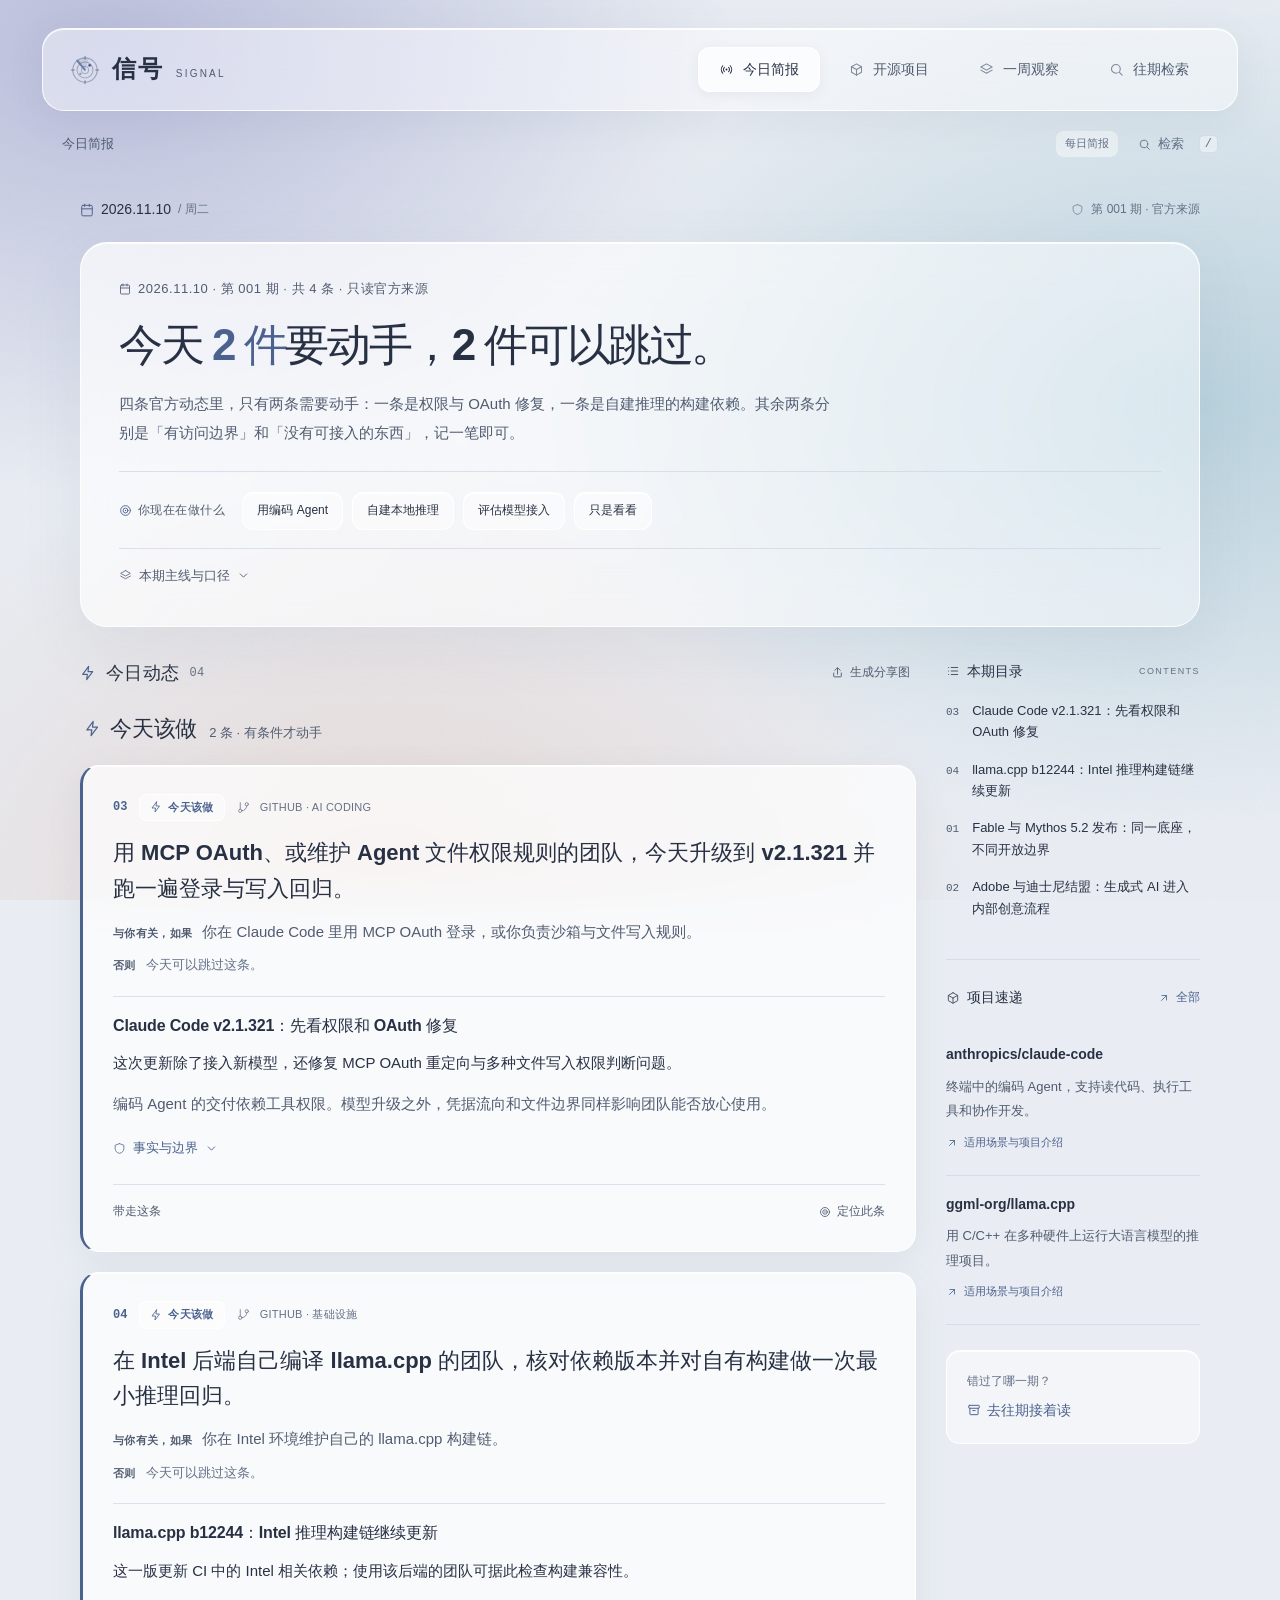
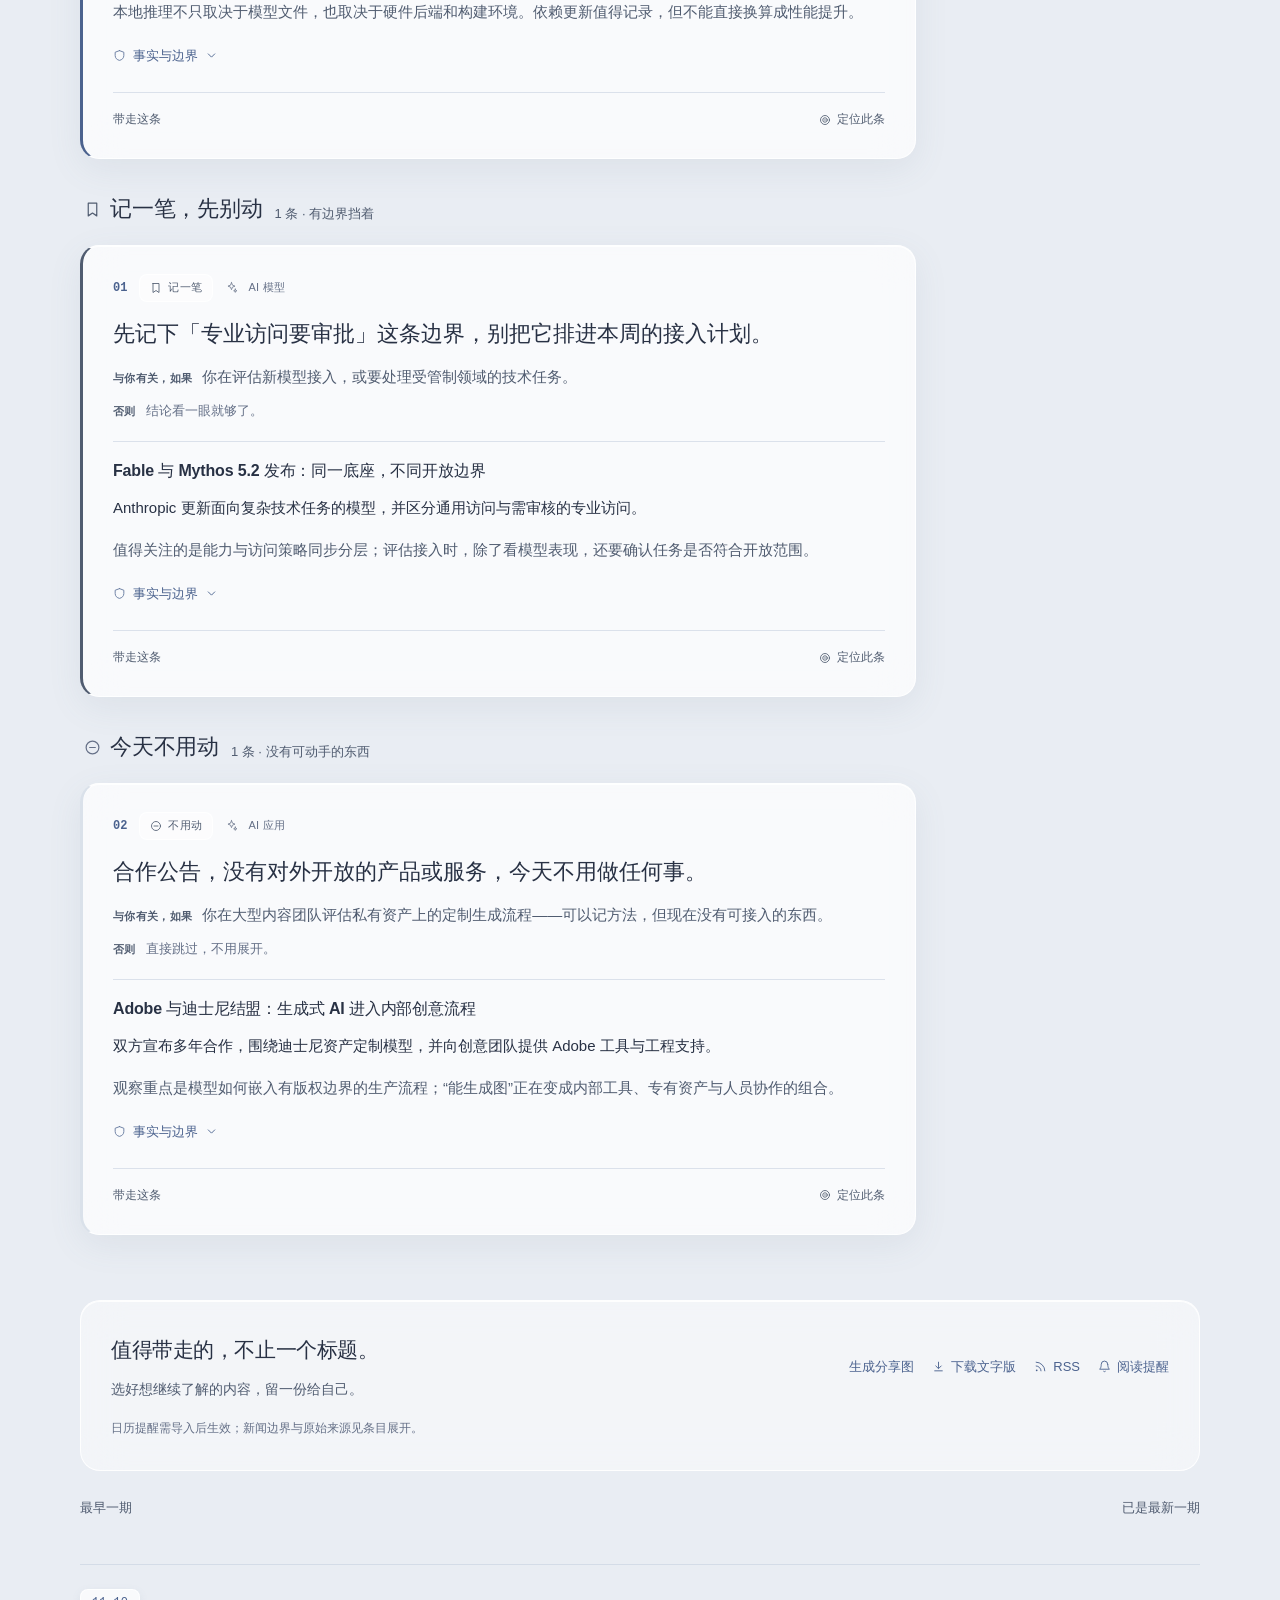
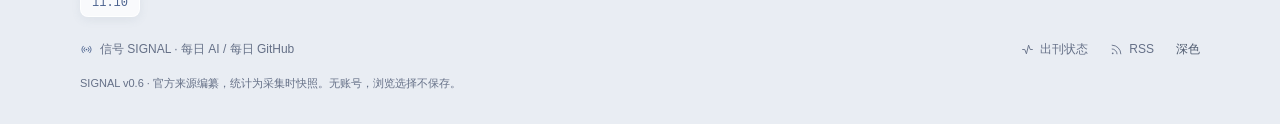
==== commit 95d5ecd4: "feat(prototype): 补齐图标覆盖并修复项目页交互失效 图标以 currentColor mask 体系铺满刊期 stamp、筛选、空态、来源与翻页等区块， 替换重复的文字箭头；补上生成器" ====
--- a/prototype/index.html
+++ b/prototype/index.html
@@ -1,19 +1,19 @@
 <!doctype html>
-<html lang="zh-CN"><head><meta charset="utf-8"><meta name="viewport" content="width=device-width, initial-scale=1"><meta name="color-scheme" content="light dark"><meta name="description" content="每日 AI 与 GitHub 动态，附官方来源、事实与边界。"><title>今日 · 信号 SIGNAL</title><link rel="icon" href="assets/favicon.svg" type="image/svg+xml"><link rel="stylesheet" href="tokens.css?v=fec3c341ba"><link rel="stylesheet" href="style.css?v=fec3c341ba"><script src="app.js?v=fec3c341ba" defer></script></head>
-<body data-view="today" data-date="2026-11-10" data-prefix=""><a class="skip" href="#main">跳到正文</a><div class="shell"><header class="top"><a class="brand" href="index.html"><span class="brand-symbol" aria-hidden="true"><i></i><i></i><i></i></span><span class="brand-name">信号<small>SIGNAL</small></span></a><p class="brand-note">把变化读明白。</p><nav class="nav" aria-label="主导航"><a href="index.html" aria-current="page"><span class="nav-number">01</span>今日简报<span class="nav-arrow" aria-hidden="true">↗</span></a><a href="projects.html" ><span class="nav-number">02</span>开源项目<span class="nav-arrow" aria-hidden="true">↗</span></a><a href="week.html" ><span class="nav-number">03</span>一周观察<span class="nav-arrow" aria-hidden="true">↗</span></a><a href="archive.html" ><span class="nav-number">04</span>往期检索<span class="nav-arrow" aria-hidden="true">↗</span></a></nav><div class="rail-bottom"><span>每日 AI / GitHub</span><a href="status.html">出刊状态 <span aria-hidden="true">↗</span></a><p>独立阅读 · 无账号</p><span class="rail-edition">VOL. 001 / 2026</span></div></header><div class="workspace"><div class="workspace-top"><span>今日简报</span><div><span class="demo-label">每日简报</span><a href="archive.html?search=1" aria-label="搜索往期">检索 <kbd>/</kbd></a></div></div>
+<html lang="zh-CN"><head><meta charset="utf-8"><meta name="viewport" content="width=device-width, initial-scale=1"><meta name="color-scheme" content="light dark"><meta name="description" content="每日 AI 与 GitHub 动态，附官方来源、事实与边界。"><title>今日 · 信号 SIGNAL</title><link rel="icon" href="assets/favicon.svg" type="image/svg+xml"><link rel="stylesheet" href="tokens.css?v=c86bce5145"><link rel="stylesheet" href="style.css?v=c86bce5145"><script src="app.js?v=c86bce5145" defer></script></head>
+<body data-view="today" data-date="2026-11-10" data-prefix=""><a class="skip" href="#main">跳到正文</a><div class="shell"><header class="top"><a class="brand" href="index.html"><span class="brand-symbol" aria-hidden="true"><svg viewBox="0 0 32 32" fill="none"><circle class="radar-ring" cx="16" cy="16" r="13" stroke-width="1.3"/><circle class="radar-ring" cx="16" cy="16" r="8.5" stroke-width="1.1"/><circle class="radar-ring" cx="16" cy="16" r="4" stroke-width="1"/><path class="radar-tick" d="M16 1.5v3M16 27.5v3M1.5 16h3M27.5 16h3" stroke-width="1.2" stroke-linecap="round"/><g class="radar-sweep"><path d="M16 16 L16 3 A13 13 0 0 1 27.3 9.5 Z"/><line x1="16" y1="16" x2="16" y2="3"/></g><circle class="radar-blip" cx="21" cy="11" r="1.5"/><circle class="radar-blip" cx="11" cy="20" r="1.2" opacity=".6"/></svg></span><span class="brand-name">信号<small>SIGNAL</small></span></a><p class="brand-note">把变化读明白。</p><nav class="nav" aria-label="主导航"><a href="index.html" aria-current="page"><span class="nav-number">01</span>今日简报<span class="nav-arrow" aria-hidden="true">↗</span></a><a href="projects.html" ><span class="nav-number">02</span>开源项目<span class="nav-arrow" aria-hidden="true">↗</span></a><a href="week.html" ><span class="nav-number">03</span>一周观察<span class="nav-arrow" aria-hidden="true">↗</span></a><a href="archive.html" ><span class="nav-number">04</span>往期检索<span class="nav-arrow" aria-hidden="true">↗</span></a></nav><div class="rail-bottom"><span>每日 AI / GitHub</span><a href="status.html">出刊状态 <span aria-hidden="true">↗</span></a><p>独立阅读 · 无账号</p><span class="rail-edition">VOL. 001 / 2026</span></div></header><div class="workspace"><div class="workspace-top"><span>今日简报</span><div><span class="demo-label">每日简报</span><a href="archive.html?search=1" aria-label="搜索往期">检索 <kbd>/</kbd></a></div></div>
 <main id="main" class="reading"><div class="edition"><time datetime="2026-11-10">2026.11.10 <span> / 周二</span></time><span>第 001 期 · 官方来源</span></div>
     <section class="hero decision-band glass" aria-labelledby="decision-headline">
     <p class="eyebrow">2026.11.10 · 第 001 期 · 共 4 条 · 只读官方来源</p>
     <h1 id="decision-headline">今天 <mark>2 件</mark>要动手，2 件可以跳过。</h1><p class="intro">四条官方动态里，只有两条需要动手：一条是权限与 OAuth 修复，一条是自建推理的构建依赖。其余两条分别是「有访问边界」和「没有可接入的东西」，记一笔即可。</p>
     <div class="lens"><span>你现在在做什么</span><a href="#item-2">用编码 Agent</a><a href="#item-3">自建本地推理</a><a href="#item-0">评估模型接入</a><a href="#group-skip">只是看看</a></div>
     <details class="band-notes"><summary>本期主线与口径</summary><div><p>本期主线：模型向前，边界也要跟上。 · 新模型、创意工具和本地推理都在更新。今天沿着四条官方动态，看能力如何进入真实工作流。</p><p>「今天该做 / 记一笔 / 不用动」是本站的阅读建议，不是厂商结论；动作句含编辑判断，事实与来源仍以展开区为准。</p></div></details></section>
-    <div class="daily-grid"><section class="daily-reading" id="daily-content"><div class="toolbar"><h2 class="label">今日动态 <span>04</span></h2><div class="tools js-only"><button data-action="share">生成分享图<span data-selection-count></span> ↗</button></div></div><div class="items"><section class="decision-group" id="group-do" aria-labelledby="gh-do"><div class="group-head"><h2 id="gh-do">今天该做</h2><span>2 条 · 有条件才动手</span></div><article class="item decision-item" id="item-2" data-item="2" data-kind="github"><div class="decision-head"><span class="number">03</span><span class="level-tag">今天该做</span><span class="item-meta">GITHUB · AI CODING</span></div>
-    <p class="action">用 MCP OAuth、或维护 Agent 文件权限规则的团队，今天升级到 v2.1.321 并跑一遍登录与写入回归。</p><p class="rel"><span class="k">与你有关，如果</span>你在 Claude Code 里用 MCP OAuth 登录，或你负责沙箱与文件写入规则。</p><p class="skip-line"><span class="k">否则</span>今天可以跳过这条。</p><h2><a href="#item-2">Claude Code v2.1.321：先看权限和 OAuth 修复</a></h2><p class="verdict">这次更新除了接入新模型，还修复 MCP OAuth 重定向与多种文件写入权限判断问题。</p><p class="why">编码 Agent 的交付依赖工具权限。模型升级之外，凭据流向和文件边界同样影响团队能否放心使用。</p><details class="evidence"><summary>事实与边界</summary><div class="evidence-body"><h3>事件</h3><p>anthropics/claude-code 发布 v2.1.321。</p><h3>关键事实</h3><ul><li>GitHub release 发布时间为 11 月 10 日 03:22（北京时间）。</li><li>更新说明列出 MCP OAuth 重定向向其他主机发送敏感信息的问题修复。</li><li>更新说明还列出只读 Bash 越过沙箱提示、目录写入权限与 cp/mv 目标文件规则的修复。</li></ul><h3>适用场景</h3><ul><li>使用 MCP OAuth 的团队检查版本并测试登录流程。</li><li>维护 Agent 权限规则的团队回归沙箱与文件写入提示。</li></ul><h3>边界与存疑</h3><p>上述为维护者发布说明；本站未复现漏洞或验证修复效果，不推断 CVE 编号与受影响版本范围。</p><h3>来源原文</h3><div class="source-links"><a class="" href="https://github.com/anthropics/claude-code/releases/tag/v2.1.321" target="_blank" rel="noopener noreferrer">anthropics/claude-code · Claude Code v2.1.321 ↗</a></div><p class="fine">原始发布时间：anthropics/claude-code：2026-11-09T19:22:30Z。仅标日期的来源未补造时刻。</p></div></details><div class="item-actions"><button class="take js-only inline" data-action="take" data-index="2" aria-pressed="false">带走这条</button><a href="#item-2" aria-label="第 3 条固定位置">定位此条</a></div></article><article class="item decision-item" id="item-3" data-item="3" data-kind="github"><div class="decision-head"><span class="number">04</span><span class="level-tag">今天该做</span><span class="item-meta">GITHUB · 基础设施</span></div>
-    <p class="action">在 Intel 后端自己编译 llama.cpp 的团队，核对依赖版本并对自有构建做一次最小推理回归。</p><p class="rel"><span class="k">与你有关，如果</span>你在 Intel 环境维护自己的 llama.cpp 构建链。</p><p class="skip-line"><span class="k">否则</span>今天可以跳过这条。</p><h2><a href="#item-3">llama.cpp b12244：Intel 推理构建链继续更新</a></h2><p class="verdict">这一版更新 CI 中的 Intel 相关依赖；使用该后端的团队可据此检查构建兼容性。</p><p class="why">本地推理不只取决于模型文件，也取决于硬件后端和构建环境。依赖更新值得记录，但不能直接换算成性能提升。</p><details class="evidence"><summary>事实与边界</summary><div class="evidence-body"><h3>事件</h3><p>ggml-org/llama.cpp 发布 b12244。</p><h3>关键事实</h3><ul><li>GitHub release 发布时间为 11 月 10 日 15:25（北京时间）。</li><li>发布说明对应 PR #31540，更新 oneAPI 2026.2、oneDNN 2026.1 与 Level Zero SDK 1.34.0。</li><li>release 同时提供多个系统与硬件后端的构建产物。</li></ul><h3>适用场景</h3><ul><li>在 Intel 环境中核对自有构建链与依赖版本。</li><li>为本地推理升级准备加载模型和最小推理回归。</li></ul><h3>边界与存疑</h3><p>这是构建依赖更新，不能推导吞吐、质量或延迟提升；本站未运行二进制或做硬件实测。</p><h3>来源原文</h3><div class="source-links"><a class="" href="https://github.com/ggml-org/llama.cpp/releases/tag/b12244" target="_blank" rel="noopener noreferrer">ggml-org/llama.cpp · llama.cpp b12244 ↗</a></div><p class="fine">原始发布时间：ggml-org/llama.cpp：2026-11-10T07:25:25Z。仅标日期的来源未补造时刻。</p></div></details><div class="item-actions"><button class="take js-only inline" data-action="take" data-index="3" aria-pressed="false">带走这条</button><a href="#item-3" aria-label="第 4 条固定位置">定位此条</a></div></article></section><section class="decision-group" id="group-note" aria-labelledby="gh-note"><div class="group-head"><h2 id="gh-note">记一笔，先别动</h2><span>1 条 · 有边界挡着</span></div><article class="item decision-item" id="item-0" data-item="0" data-kind="ai"><div class="decision-head"><span class="number">01</span><span class="level-tag subtle">记一笔</span><span class="item-meta">AI 模型</span></div>
-    <p class="action">先记下「专业访问要审批」这条边界，别把它排进本周的接入计划。</p><p class="rel"><span class="k">与你有关，如果</span>你在评估新模型接入，或要处理受管制领域的技术任务。</p><p class="skip-line"><span class="k">否则</span>结论看一眼就够了。</p><h2><a href="#item-0">Fable 与 Mythos 5.2 发布：同一底座，不同开放边界</a></h2><p class="verdict">Anthropic 更新面向复杂技术任务的模型，并区分通用访问与需审核的专业访问。</p><p class="why">值得关注的是能力与访问策略同步分层；评估接入时，除了看模型表现，还要确认任务是否符合开放范围。</p><details class="evidence"><summary>事实与边界</summary><div class="evidence-body"><h3>事件</h3><p>Anthropic 发布 Claude Fable 5.2 与 Claude Mythos 5.2。</p><h3>关键事实</h3><ul><li>官方发布日期为 11 月 9 日；Fable 5.2 与 Mythos 5.2 使用同一底层模型。</li><li>Fable 加入网络安全与生物领域防滥用措施；Mythos 需通过相关验证计划申请访问。</li><li>厂商将两者定位于编码、推理、视觉等复杂技术工作。</li></ul><h3>适用场景</h3><ul><li>为复杂代码库任务做小规模对照测试。</li><li>研究专业模型的访问资格与安全边界。</li></ul><h3>边界与存疑</h3><p>性能提升与工程案例来自厂商自测，本站未复跑；专业访问需审批，不代表所有账户立即可用。</p><h3>来源原文</h3><div class="source-links"><a class="" href="https://www.anthropic.com/claude-fable-and-mythos-5-2" target="_blank" rel="noopener noreferrer">Anthropic · Claude Fable 5.2 and Mythos 5.2 ↗</a></div><p class="fine">原始发布时间：Anthropic：2026-11-09。仅标日期的来源未补造时刻。</p></div></details><div class="item-actions"><button class="take js-only inline" data-action="take" data-index="0" aria-pressed="false">带走这条</button><a href="#item-0" aria-label="第 1 条固定位置">定位此条</a></div></article></section><section class="decision-group" id="group-skip" aria-labelledby="gh-skip"><div class="group-head"><h2 id="gh-skip">今天不用动</h2><span>1 条 · 没有可动手的东西</span></div><article class="item decision-item" id="item-1" data-item="1" data-kind="ai"><div class="decision-head"><span class="number">02</span><span class="level-tag subtle">不用动</span><span class="item-meta">AI 应用</span></div>
-    <p class="action">合作公告，没有对外开放的产品或服务，今天不用做任何事。</p><p class="rel"><span class="k">与你有关，如果</span>你在大型内容团队评估私有资产上的定制生成流程——可以记方法，但现在没有可接入的东西。</p><p class="skip-line"><span class="k">否则</span>直接跳过，不用展开。</p><h2><a href="#item-1">Adobe 与迪士尼结盟：生成式 AI 进入内部创意流程</a></h2><p class="verdict">双方宣布多年合作，围绕迪士尼资产定制模型，并向创意团队提供 Adobe 工具与工程支持。</p><p class="why">观察重点是模型如何嵌入有版权边界的生产流程；“能生成图”正在变成内部工具、专有资产与人员协作的组合。</p><details class="evidence"><summary>事实与边界</summary><div class="evidence-body"><h3>事件</h3><p>Adobe 与 The Walt Disney Company 宣布多年战略合作。</p><h3>关键事实</h3><ul><li>公告于 11 月 9 日发布，合作涉及 Firefly、Firefly Foundry、Premiere 与 Photoshop。</li><li>公告描述了手绘草图转概念图，以及生成符合品牌风格素材的定制模型。</li><li>StudioLAB 与 ESPN Edge 参与探索创意工作流和体育叙事。</li></ul><h3>适用场景</h3><ul><li>大型内容团队评估私有资产上的定制生成流程。</li><li>创意部门梳理从概念草图到素材审查的协作环节。</li></ul><h3>边界与存疑</h3><p>这是合作公告和厂商展示，不是对外开放的迪士尼模型服务；商用安全表述来自公告，本站未独立审核训练授权与产出。</p><h3>来源原文</h3><div class="source-links"><a class="" href="https://news.adobe.com/news/2026/11/adobe-and-the-walt-disney-company-alliance" target="_blank" rel="noopener noreferrer">Adobe · Adobe and The Walt Disney Company Announce Multi-Year Strategic Alliance ↗</a></div><p class="fine">原始发布时间：Adobe：2026-11-09。仅标日期的来源未补造时刻。</p></div></details><div class="item-actions"><button class="take js-only inline" data-action="take" data-index="1" aria-pressed="false">带走这条</button><a href="#item-1" aria-label="第 2 条固定位置">定位此条</a></div></article></section></div></section>
-    <aside class="issue-aside"><section class="toc"><div class="aside-heading"><h2>本期目录</h2><span>CONTENTS</span></div><a href="#item-2"><span>03</span><strong>Claude Code v2.1.321：先看权限和 OAuth 修复</strong></a><a href="#item-3"><span>04</span><strong>llama.cpp b12244：Intel 推理构建链继续更新</strong></a><a href="#item-0"><span>01</span><strong>Fable 与 Mythos 5.2 发布：同一底座，不同开放边界</strong></a><a href="#item-1"><span>02</span><strong>Adobe 与迪士尼结盟：生成式 AI 进入内部创意流程</strong></a></section><section class="aside-projects"><div class="aside-heading"><h2>项目速递</h2><a href="projects.html">全部 ↗</a></div><article class="project teaser"><h3><a href="projects.html#anthropics-claude-code">anthropics/claude-code</a></h3><p>终端中的编码 Agent，支持读代码、执行工具和协作开发。</p><a class="project-ref" href="projects.html#anthropics-claude-code">适用场景与项目介绍</a></article><article class="project teaser"><h3><a href="projects.html#ggml-org-llama-cpp">ggml-org/llama.cpp</a></h3><p>用 C/C++ 在多种硬件上运行大语言模型的推理项目。</p><a class="project-ref" href="projects.html#ggml-org-llama-cpp">适用场景与项目介绍</a></article></section><a class="previous-edition" href="archive.html"><span>错过了哪一期？</span><strong>去往期接着读 ↗</strong></a></aside></div>
-    <section class="closing"><div><h2>值得带走的，不止一个标题。</h2><p>选好想继续了解的内容，留一份给自己。</p></div><div class="links"><button class="js-only inline" data-action="share">生成分享图 ↗</button><a href="downloads/2026-11-10.md" download>下载文字版</a><a href="feed.xml">RSS</a><a href="daily.ics" download>阅读提醒</a></div><p class="fine">日历提醒需导入后生效；新闻边界与原始来源见条目展开。</p></section><div class="pager"><span>最早一期</span><span>已是最新一期</span></div></main><footer class="foot reading"><div class="period-list" aria-label="刊期"><a href="d/2026-11-10.html" aria-current=date>11.10</a></div>
+    <div class="daily-grid"><section class="daily-reading" id="daily-content"><div class="toolbar"><h2 class="label">今日动态 <span>04</span></h2><div class="tools js-only"><button data-action="share">生成分享图<span data-selection-count></span></button></div></div><div class="items"><section class="decision-group" id="group-do" aria-labelledby="gh-do"><div class="group-head"><h2 id="gh-do">今天该做</h2><span>2 条 · 有条件才动手</span></div><article class="item decision-item" id="item-2" data-item="2" data-kind="github"><div class="decision-head"><span class="number">03</span><span class="level-tag">今天该做</span><span class="item-meta"><i class="ic ic-branch" aria-hidden="true"></i>GITHUB · AI CODING</span></div>
+    <p class="action">用 MCP OAuth、或维护 Agent 文件权限规则的团队，今天升级到 v2.1.321 并跑一遍登录与写入回归。</p><p class="rel"><span class="k">与你有关，如果</span>你在 Claude Code 里用 MCP OAuth 登录，或你负责沙箱与文件写入规则。</p><p class="skip-line"><span class="k">否则</span>今天可以跳过这条。</p><h2><a href="#item-2">Claude Code v2.1.321：先看权限和 OAuth 修复</a></h2><p class="verdict">这次更新除了接入新模型，还修复 MCP OAuth 重定向与多种文件写入权限判断问题。</p><p class="why">编码 Agent 的交付依赖工具权限。模型升级之外，凭据流向和文件边界同样影响团队能否放心使用。</p><details class="evidence"><summary>事实与边界</summary><div class="evidence-body"><h3>事件</h3><p>anthropics/claude-code 发布 v2.1.321。</p><h3>关键事实</h3><ul><li>GitHub release 发布时间为 11 月 10 日 03:22（北京时间）。</li><li>更新说明列出 MCP OAuth 重定向向其他主机发送敏感信息的问题修复。</li><li>更新说明还列出只读 Bash 越过沙箱提示、目录写入权限与 cp/mv 目标文件规则的修复。</li></ul><h3>适用场景</h3><ul><li>使用 MCP OAuth 的团队检查版本并测试登录流程。</li><li>维护 Agent 权限规则的团队回归沙箱与文件写入提示。</li></ul><h3>边界与存疑</h3><p>上述为维护者发布说明；本站未复现漏洞或验证修复效果，不推断 CVE 编号与受影响版本范围。</p><h3>来源原文</h3><div class="source-links"><a class="" href="https://github.com/anthropics/claude-code/releases/tag/v2.1.321" target="_blank" rel="noopener noreferrer">anthropics/claude-code · Claude Code v2.1.321</a></div><p class="fine">原始发布时间：anthropics/claude-code：2026-11-09T19:22:30Z。仅标日期的来源未补造时刻。</p></div></details><div class="item-actions"><button class="take js-only inline" data-action="take" data-index="2" aria-pressed="false">带走这条</button><a href="#item-2" aria-label="第 3 条固定位置">定位此条</a></div></article><article class="item decision-item" id="item-3" data-item="3" data-kind="github"><div class="decision-head"><span class="number">04</span><span class="level-tag">今天该做</span><span class="item-meta"><i class="ic ic-branch" aria-hidden="true"></i>GITHUB · 基础设施</span></div>
+    <p class="action">在 Intel 后端自己编译 llama.cpp 的团队，核对依赖版本并对自有构建做一次最小推理回归。</p><p class="rel"><span class="k">与你有关，如果</span>你在 Intel 环境维护自己的 llama.cpp 构建链。</p><p class="skip-line"><span class="k">否则</span>今天可以跳过这条。</p><h2><a href="#item-3">llama.cpp b12244：Intel 推理构建链继续更新</a></h2><p class="verdict">这一版更新 CI 中的 Intel 相关依赖；使用该后端的团队可据此检查构建兼容性。</p><p class="why">本地推理不只取决于模型文件，也取决于硬件后端和构建环境。依赖更新值得记录，但不能直接换算成性能提升。</p><details class="evidence"><summary>事实与边界</summary><div class="evidence-body"><h3>事件</h3><p>ggml-org/llama.cpp 发布 b12244。</p><h3>关键事实</h3><ul><li>GitHub release 发布时间为 11 月 10 日 15:25（北京时间）。</li><li>发布说明对应 PR #31540，更新 oneAPI 2026.2、oneDNN 2026.1 与 Level Zero SDK 1.34.0。</li><li>release 同时提供多个系统与硬件后端的构建产物。</li></ul><h3>适用场景</h3><ul><li>在 Intel 环境中核对自有构建链与依赖版本。</li><li>为本地推理升级准备加载模型和最小推理回归。</li></ul><h3>边界与存疑</h3><p>这是构建依赖更新，不能推导吞吐、质量或延迟提升；本站未运行二进制或做硬件实测。</p><h3>来源原文</h3><div class="source-links"><a class="" href="https://github.com/ggml-org/llama.cpp/releases/tag/b12244" target="_blank" rel="noopener noreferrer">ggml-org/llama.cpp · llama.cpp b12244</a></div><p class="fine">原始发布时间：ggml-org/llama.cpp：2026-11-10T07:25:25Z。仅标日期的来源未补造时刻。</p></div></details><div class="item-actions"><button class="take js-only inline" data-action="take" data-index="3" aria-pressed="false">带走这条</button><a href="#item-3" aria-label="第 4 条固定位置">定位此条</a></div></article></section><section class="decision-group" id="group-note" aria-labelledby="gh-note"><div class="group-head"><h2 id="gh-note">记一笔，先别动</h2><span>1 条 · 有边界挡着</span></div><article class="item decision-item" id="item-0" data-item="0" data-kind="ai"><div class="decision-head"><span class="number">01</span><span class="level-tag subtle">记一笔</span><span class="item-meta"><i class="ic ic-sparkles" aria-hidden="true"></i>AI 模型</span></div>
+    <p class="action">先记下「专业访问要审批」这条边界，别把它排进本周的接入计划。</p><p class="rel"><span class="k">与你有关，如果</span>你在评估新模型接入，或要处理受管制领域的技术任务。</p><p class="skip-line"><span class="k">否则</span>结论看一眼就够了。</p><h2><a href="#item-0">Fable 与 Mythos 5.2 发布：同一底座，不同开放边界</a></h2><p class="verdict">Anthropic 更新面向复杂技术任务的模型，并区分通用访问与需审核的专业访问。</p><p class="why">值得关注的是能力与访问策略同步分层；评估接入时，除了看模型表现，还要确认任务是否符合开放范围。</p><details class="evidence"><summary>事实与边界</summary><div class="evidence-body"><h3>事件</h3><p>Anthropic 发布 Claude Fable 5.2 与 Claude Mythos 5.2。</p><h3>关键事实</h3><ul><li>官方发布日期为 11 月 9 日；Fable 5.2 与 Mythos 5.2 使用同一底层模型。</li><li>Fable 加入网络安全与生物领域防滥用措施；Mythos 需通过相关验证计划申请访问。</li><li>厂商将两者定位于编码、推理、视觉等复杂技术工作。</li></ul><h3>适用场景</h3><ul><li>为复杂代码库任务做小规模对照测试。</li><li>研究专业模型的访问资格与安全边界。</li></ul><h3>边界与存疑</h3><p>性能提升与工程案例来自厂商自测，本站未复跑；专业访问需审批，不代表所有账户立即可用。</p><h3>来源原文</h3><div class="source-links"><a class="" href="https://www.anthropic.com/claude-fable-and-mythos-5-2" target="_blank" rel="noopener noreferrer">Anthropic · Claude Fable 5.2 and Mythos 5.2</a></div><p class="fine">原始发布时间：Anthropic：2026-11-09。仅标日期的来源未补造时刻。</p></div></details><div class="item-actions"><button class="take js-only inline" data-action="take" data-index="0" aria-pressed="false">带走这条</button><a href="#item-0" aria-label="第 1 条固定位置">定位此条</a></div></article></section><section class="decision-group" id="group-skip" aria-labelledby="gh-skip"><div class="group-head"><h2 id="gh-skip">今天不用动</h2><span>1 条 · 没有可动手的东西</span></div><article class="item decision-item" id="item-1" data-item="1" data-kind="ai"><div class="decision-head"><span class="number">02</span><span class="level-tag subtle">不用动</span><span class="item-meta"><i class="ic ic-sparkles" aria-hidden="true"></i>AI 应用</span></div>
+    <p class="action">合作公告，没有对外开放的产品或服务，今天不用做任何事。</p><p class="rel"><span class="k">与你有关，如果</span>你在大型内容团队评估私有资产上的定制生成流程——可以记方法，但现在没有可接入的东西。</p><p class="skip-line"><span class="k">否则</span>直接跳过，不用展开。</p><h2><a href="#item-1">Adobe 与迪士尼结盟：生成式 AI 进入内部创意流程</a></h2><p class="verdict">双方宣布多年合作，围绕迪士尼资产定制模型，并向创意团队提供 Adobe 工具与工程支持。</p><p class="why">观察重点是模型如何嵌入有版权边界的生产流程；“能生成图”正在变成内部工具、专有资产与人员协作的组合。</p><details class="evidence"><summary>事实与边界</summary><div class="evidence-body"><h3>事件</h3><p>Adobe 与 The Walt Disney Company 宣布多年战略合作。</p><h3>关键事实</h3><ul><li>公告于 11 月 9 日发布，合作涉及 Firefly、Firefly Foundry、Premiere 与 Photoshop。</li><li>公告描述了手绘草图转概念图，以及生成符合品牌风格素材的定制模型。</li><li>StudioLAB 与 ESPN Edge 参与探索创意工作流和体育叙事。</li></ul><h3>适用场景</h3><ul><li>大型内容团队评估私有资产上的定制生成流程。</li><li>创意部门梳理从概念草图到素材审查的协作环节。</li></ul><h3>边界与存疑</h3><p>这是合作公告和厂商展示，不是对外开放的迪士尼模型服务；商用安全表述来自公告，本站未独立审核训练授权与产出。</p><h3>来源原文</h3><div class="source-links"><a class="" href="https://news.adobe.com/news/2026/11/adobe-and-the-walt-disney-company-alliance" target="_blank" rel="noopener noreferrer">Adobe · Adobe and The Walt Disney Company Announce Multi-Year Strategic Alliance</a></div><p class="fine">原始发布时间：Adobe：2026-11-09。仅标日期的来源未补造时刻。</p></div></details><div class="item-actions"><button class="take js-only inline" data-action="take" data-index="1" aria-pressed="false">带走这条</button><a href="#item-1" aria-label="第 2 条固定位置">定位此条</a></div></article></section></div></section>
+    <aside class="issue-aside"><section class="toc"><div class="aside-heading"><h2>本期目录</h2><span>CONTENTS</span></div><a href="#item-2"><span>03</span><strong>Claude Code v2.1.321：先看权限和 OAuth 修复</strong></a><a href="#item-3"><span>04</span><strong>llama.cpp b12244：Intel 推理构建链继续更新</strong></a><a href="#item-0"><span>01</span><strong>Fable 与 Mythos 5.2 发布：同一底座，不同开放边界</strong></a><a href="#item-1"><span>02</span><strong>Adobe 与迪士尼结盟：生成式 AI 进入内部创意流程</strong></a></section><section class="aside-projects"><div class="aside-heading"><h2>项目速递</h2><a href="projects.html">全部</a></div><article class="project teaser"><h3><a href="projects.html#anthropics-claude-code">anthropics/claude-code</a></h3><p>终端中的编码 Agent，支持读代码、执行工具和协作开发。</p><a class="project-ref" href="projects.html#anthropics-claude-code">适用场景与项目介绍</a></article><article class="project teaser"><h3><a href="projects.html#ggml-org-llama-cpp">ggml-org/llama.cpp</a></h3><p>用 C/C++ 在多种硬件上运行大语言模型的推理项目。</p><a class="project-ref" href="projects.html#ggml-org-llama-cpp">适用场景与项目介绍</a></article></section><a class="previous-edition" href="archive.html"><span>错过了哪一期？</span><strong>去往期接着读</strong></a></aside></div>
+    <section class="closing"><div><h2>值得带走的，不止一个标题。</h2><p>选好想继续了解的内容，留一份给自己。</p></div><div class="links"><button class="js-only inline" data-action="share">生成分享图</button><a href="downloads/2026-11-10.md" download>下载文字版</a><a href="feed.xml">RSS</a><a href="daily.ics" download>阅读提醒</a></div><p class="fine">日历提醒需导入后生效；新闻边界与原始来源见条目展开。</p></section><div class="pager"><span>最早一期</span><span>已是最新一期</span></div></main><footer class="foot reading"><div class="period-list" aria-label="刊期"><a href="d/2026-11-10.html" aria-current=date>11.10</a></div>
     <div class="foot-top"><span>信号 SIGNAL · 每日 AI / 每日 GitHub</span><div class="foot-links"><a href="status.html">出刊状态</a><a href="feed.xml">RSS</a><button class="js-only inline" data-action="theme" aria-label="切换深浅主题">切换主题</button></div></div>
     <p class="disclaimer">SIGNAL v0.6 · 官方来源编纂，统计为采集时快照。无账号，浏览选择不保存。</p></footer></div></div><dialog id="share-dialog" aria-labelledby="share-title"><div class="dialog-head"><h2 id="share-title">带走这一期</h2><button data-action="close-share" aria-label="关闭分享预览">关闭</button></div>
     <div class="dialog-body"><p class="dialog-help">选择要带走的内容，生成图片或复制文字。仅本次浏览有效。</p><div class="share-layout"><fieldset class="share-options" id="share-options"><legend>选择内容</legend></fieldset><figure class="share-preview"><canvas id="share-canvas" aria-label="所选内容分享图片"></canvas><figcaption>本期内容 · 本地生成</figcaption></figure></div>
--- a/prototype/style.css
+++ b/prototype/style.css
@@ -4,13 +4,13 @@
 /* Lead story */
 .hero{padding:22px 0 32px}h1{font-size:var(--hero);line-height:1.32;font-weight:750;letter-spacing:-.045em;margin:0 0 17px;text-wrap:balance}h1 mark{background:none;color:var(--accent);padding:0}.intro{margin:0;color:var(--secondary);font-size:var(--body);max-width:640px;line-height:1.8}.feature{display:grid;grid-template-columns:minmax(0,1.25fr) minmax(0,1fr);background:var(--surface);padding:0;overflow:hidden;border-radius:7px;margin-bottom:30px;min-height:310px}.feature-copy{padding:28px 30px 28px;display:flex;flex-direction:column;justify-content:center}.feature-label{font-size:12px;font-weight:600;color:var(--accent);margin-bottom:16px;display:flex;align-items:center;gap:8px}.feature-label:before{content:"";width:15px;height:2px;background:var(--accent)}.feature h1 mark{white-space:nowrap}.feature h1{font-size:38px;max-width:470px;line-height:1.3;text-wrap:pretty}.feature .intro{font-size:14px;line-height:1.9}.hero-meta{display:flex;align-items:center;gap:18px;margin-top:26px;font-size:12px;color:var(--muted);flex-wrap:wrap}.primary-link{display:inline-flex;align-items:center;gap:25px;background:var(--accent);color:var(--surface);padding:8px 16px;font-size:13px;font-weight:600;border-radius:3px}.primary-link:hover{color:var(--surface);filter:brightness(.9)}.feature-art{margin:0;position:relative;min-width:0;display:flex;align-items:center;justify-content:center;background:var(--art-bg);overflow:hidden}.feature-art picture{display:block;width:100%;height:100%}.feature-art img{width:100%;height:100%;object-fit:contain;min-height:310px;display:block}.feature-art figcaption{position:absolute;width:1px;height:1px;overflow:hidden;clip-path:inset(50%)}
 /* Edition body */
-.daily-grid{display:grid;grid-template-columns:minmax(0,1fr) 248px;gap:28px;align-items:start}.daily-reading{min-width:0}.toolbar{display:flex;align-items:center;justify-content:space-between;gap:14px;margin:0 0 18px}.toolbar .label{font-size:18px;margin:0;font-weight:700;display:flex;align-items:baseline;gap:10px}.toolbar .label span{font:12px ui-monospace,monospace;color:var(--muted);font-weight:400}.tools{display:flex;gap:15px}.tools button{font-size:12px;color:var(--accent)}.item{background:var(--surface);padding:24px 26px;border-radius:6px;margin-bottom:16px;scroll-margin-top:24px}.item-meta{display:flex;gap:10px;align-items:center;margin:0 0 13px;font-size:12px;color:var(--muted);letter-spacing:.02em}.number{font-family:ui-monospace,monospace;color:var(--accent);font-weight:600}.item h2{font-size:21px;line-height:1.5;letter-spacing:-.025em;margin:0 0 14px;font-weight:700;text-wrap:pretty}.verdict{margin:0 0 12px;font-size:16px;line-height:1.85}.why{color:var(--secondary);font-size:16px;line-height:1.85;margin:0}.item-actions{display:flex;gap:20px;align-items:center;border-top:1px solid var(--line);padding-top:14px;margin-top:17px;font-size:12px;color:var(--muted)}.take{font-size:12px}.take:before{content:"＋";margin-right:6px}.take[aria-pressed=true]{color:var(--accent)}.take[aria-pressed=true]:before{content:"✓"}.item-actions>a{margin-left:auto}.issue-aside{padding-top:2px;position:sticky;top:24px}.aside-heading{display:flex;justify-content:space-between;align-items:center;margin-bottom:16px}.aside-heading h2{font-size:14px;margin:0;font-weight:700}.aside-heading>span{font-size:9px;letter-spacing:.1em;color:var(--muted)}.aside-heading>a{font-size:12px;color:var(--accent)}.toc{padding-bottom:24px}.toc>a{display:flex;align-items:baseline;gap:12px;margin-bottom:14px;font-size:13px;line-height:1.65}.toc>a>span{font:11px ui-monospace,monospace;color:var(--muted)}.toc strong{font-weight:450}.aside-projects{border-top:1px solid var(--line);padding-top:23px}.project.teaser{padding:14px 0 16px;margin:0;border-bottom:1px solid var(--line);background:none;border-radius:0}.project.teaser h3{font-size:14px;margin:0 0 7px;font-weight:650;overflow-wrap:anywhere}.project.teaser p{font-size:13px;line-height:1.75;margin:0;color:var(--secondary)}.project-ref{font-size:11px;margin-top:9px;display:inline-block;color:var(--accent)}.previous-edition{display:flex;flex-direction:column;gap:5px;margin-top:25px;padding:18px;background:var(--hl);border-radius:4px;font-size:12px;color:var(--muted)}.previous-edition strong{font-size:14px;font-weight:600;color:var(--accent)}
+.daily-grid{display:grid;grid-template-columns:minmax(0,1fr) 248px;gap:28px;align-items:start}.daily-reading{min-width:0}.toolbar{display:flex;align-items:center;justify-content:space-between;gap:14px;margin:0 0 18px}.toolbar .label{font-size:18px;margin:0;font-weight:700;display:flex;align-items:baseline;gap:10px}.toolbar .label span{font:12px ui-monospace,monospace;color:var(--muted);font-weight:400}.tools{display:flex;gap:15px}.tools button{font-size:12px;color:var(--accent)}.item{background:var(--surface);padding:24px 26px;border-radius:6px;margin-bottom:16px;scroll-margin-top:24px}.item-meta{display:flex;gap:10px;align-items:center;margin:0 0 13px;font-size:12px;color:var(--muted);letter-spacing:.02em}.number{font-family:ui-monospace,monospace;color:var(--accent);font-weight:600}.item h2{font-size:21px;line-height:1.5;letter-spacing:-.025em;margin:0 0 14px;font-weight:700;text-wrap:pretty}.verdict{margin:0 0 12px;font-size:16px;line-height:1.85}.why{color:var(--secondary);font-size:16px;line-height:1.85;margin:0}.item-actions{display:flex;gap:20px;align-items:center;border-top:1px solid var(--line);padding-top:14px;margin-top:17px;font-size:12px;color:var(--muted)}.take{font-size:12px}.take[aria-pressed=true]{color:var(--accent)}.item-actions>a{margin-left:auto}.issue-aside{padding-top:2px;position:sticky;top:24px}.aside-heading{display:flex;justify-content:space-between;align-items:center;margin-bottom:16px}.aside-heading h2{font-size:14px;margin:0;font-weight:700}.aside-heading>span{font-size:9px;letter-spacing:.1em;color:var(--muted)}.aside-heading>a{font-size:12px;color:var(--accent)}.toc{padding-bottom:24px}.toc>a{display:flex;align-items:baseline;gap:12px;margin-bottom:14px;font-size:13px;line-height:1.65}.toc>a>span{font:11px ui-monospace,monospace;color:var(--muted)}.toc strong{font-weight:450}.aside-projects{border-top:1px solid var(--line);padding-top:23px}.project.teaser{padding:14px 0 16px;margin:0;border-bottom:1px solid var(--line);background:none;border-radius:0}.project.teaser h3{font-size:14px;margin:0 0 7px;font-weight:650;overflow-wrap:anywhere}.project.teaser p{font-size:13px;line-height:1.75;margin:0;color:var(--secondary)}.project-ref{font-size:11px;margin-top:9px;display:inline-block;color:var(--accent)}.previous-edition{display:flex;flex-direction:column;gap:5px;margin-top:25px;padding:18px;background:var(--hl);border-radius:4px;font-size:12px;color:var(--muted)}.previous-edition strong{font-size:14px;font-weight:600;color:var(--accent)}
 /* Evidence remains native HTML */
-details.evidence{margin-top:17px;color:var(--secondary)}details>summary{list-style:none;font-size:13px;color:var(--accent);cursor:pointer;width:fit-content}details>summary::-webkit-details-marker{display:none}details>summary:after{content:" ＋";margin-left:4px}details[open]>summary:after{content:" −"}.evidence-body{padding:20px 0 2px}.evidence-body h3{font-size:13px;color:var(--ink);margin:22px 0 7px;font-weight:650}.evidence-body h3:first-child{margin-top:0}.evidence-body p,.evidence-body ul{font-size:16px;margin:0 0 10px}.evidence-body ul{padding-left:20px}.source-links{display:flex;gap:15px;flex-wrap:wrap;font-size:13px}.source-links a,.text-link{color:var(--accent);text-decoration:underline;text-underline-offset:4px}.fine{font-size:var(--meta);line-height:1.8;color:var(--muted)}
+details.evidence{margin-top:17px;color:var(--secondary)}details>summary{list-style:none;font-size:13px;color:var(--accent);cursor:pointer;width:fit-content}details>summary::-webkit-details-marker{display:none}.evidence-body{padding:20px 0 2px}.evidence-body h3{font-size:13px;color:var(--ink);margin:22px 0 7px;font-weight:650}.evidence-body h3:first-child{margin-top:0}.evidence-body p,.evidence-body ul{font-size:16px;margin:0 0 10px}.evidence-body ul{padding-left:20px}.source-links{display:flex;gap:15px;flex-wrap:wrap;font-size:13px}.source-links a,.text-link{color:var(--accent);text-decoration:underline;text-underline-offset:4px}.fine{font-size:var(--meta);line-height:1.8;color:var(--muted)}
 /* Projects */
 .section{margin-top:var(--section-gap)}.section-head{display:flex;justify-content:space-between;align-items:baseline;gap:20px;margin-bottom:20px}.section-head h2{font-size:22px;margin:0;font-weight:700}.section-head a{font-size:13px;color:var(--accent)}.project-filters{display:flex;align-items:center;justify-content:space-between;gap:20px;padding:14px 0 22px}.filters{display:flex;align-items:center;gap:10px;flex-wrap:wrap}.filters button{padding:6px 16px;font-size:13px;border-radius:4px;color:var(--muted)}.filters button[aria-pressed=true]{background:var(--ink);color:var(--surface)}.filters .fine{margin-left:8px;font-size:12px}.select-wrap{font-size:13px;color:var(--secondary);display:flex;align-items:center;gap:10px}select{font-size:13px;background:var(--surface);border:1px solid var(--line);padding:8px 12px;border-radius:4px;max-width:170px}#project-list{display:grid;grid-template-columns:repeat(2,minmax(0,1fr));gap:20px;align-items:start}.project{background:var(--surface);padding:26px;border-radius:6px;scroll-margin-top:24px}.project-identity{display:flex;gap:14px;align-items:center;margin-bottom:20px}.repo-monogram{display:flex;align-items:center;justify-content:center;flex-shrink:0;width:43px;height:43px;border-radius:6px;background:var(--hl);color:var(--accent);font-size:15px;font-weight:750;letter-spacing:-.06em}.repo-owner{font-size:11px;color:var(--muted)}.project h2{font-size:21px;line-height:1.35;letter-spacing:-.025em;margin:1px 0 0;font-weight:700;overflow-wrap:anywhere}.project .oneline{font-size:16px;margin:0 0 13px;font-weight:550}.project .problem{color:var(--secondary);font-size:16px;margin:0;line-height:1.8}.metadata{display:flex;gap:8px 14px;flex-wrap:wrap;font-size:12px;margin-top:20px;color:var(--muted)}.metadata a{color:var(--accent)}.metadata .growth{font-variant-numeric:tabular-nums}.project>.evidence{padding-top:14px;border-top:1px solid var(--line)}.project>.evidence summary{font-size:12px}.empty{padding:35px;background:var(--surface);border-radius:6px}.empty h2{font-size:22px;margin:0 0 8px}.empty p{color:var(--secondary);margin:0 0 16px}.empty button{color:var(--accent);font-size:14px}
 /* Archive and seven-day view */
-.archive-search{display:flex;align-items:center;gap:18px;background:var(--surface);border:1px solid var(--line);padding:14px 20px;border-radius:5px;margin:0 0 12px}.archive-search:before{content:"⌕";color:var(--accent);font-size:24px;line-height:1}.archive-search input{background:none;border:0;width:100%;min-width:0;font-size:16px;padding:3px 0}.archive-search button{font-size:13px;color:var(--accent);white-space:nowrap}.archive-search input::placeholder{color:var(--muted)}.archive-results{display:grid;grid-template-columns:repeat(2,minmax(0,1fr));gap:18px;margin-top:22px;align-items:start}.archive-issue{background:var(--surface);padding:25px;border-radius:6px}.issue-date{font:12px ui-monospace,monospace;color:var(--accent);margin:0 0 14px}.archive-issue h2{font-size:21px;line-height:1.5;margin:0 0 13px;letter-spacing:-.025em}.issue-summary{font-size:14px;line-height:1.9;margin:0;color:var(--secondary)}.archive-hit{font-size:14px;border-top:1px solid var(--line);padding-top:13px;margin-top:13px}.archive-hit p{font-size:13px;color:var(--secondary);margin:6px 0 0}.archive-results:not(.searching) .archive-hit{display:none}.archive-results.searching .issue-summary{display:none}.week-grid{display:grid;grid-template-columns:repeat(3,minmax(0,1fr));gap:18px;align-items:start}.week-theme{background:var(--surface);border-radius:6px;padding:24px;border-top:3px solid var(--accent)}.week-theme h2{font-size:21px;margin:0 0 12px}.week-theme p{font-size:14px;color:var(--secondary);margin:0 0 18px}.week-theme ul{list-style:none;padding:0;margin:0}.week-theme li{padding-top:16px;font-size:14px;line-height:1.8}.week-theme time{display:block;font:11px ui-monospace,monospace;color:var(--accent);margin-bottom:5px}.week-theme .fine{margin:24px 0 0;font-size:12px}.week-grid~.section>.teaser{display:inline-block;width:32%;vertical-align:top;padding-right:22px;border:0}.period-list{display:flex;gap:10px;flex-wrap:wrap;font:12px ui-monospace,monospace}.period-list a{padding:6px 10px;border-radius:3px;background:var(--surface)}.period-list a[aria-current=date]{color:var(--accent);background:var(--hl)}
+.archive-search{display:flex;align-items:center;gap:18px;background:var(--surface);border:1px solid var(--line);padding:14px 20px;border-radius:5px;margin:0 0 12px}.archive-search input{background:none;border:0;width:100%;min-width:0;font-size:16px;padding:3px 0}.archive-search button{font-size:13px;color:var(--accent);white-space:nowrap}.archive-search input::placeholder{color:var(--muted)}.archive-results{display:grid;grid-template-columns:repeat(2,minmax(0,1fr));gap:18px;margin-top:22px;align-items:start}.archive-issue{background:var(--surface);padding:25px;border-radius:6px}.issue-date{font:12px ui-monospace,monospace;color:var(--accent);margin:0 0 14px}.archive-issue h2{font-size:21px;line-height:1.5;margin:0 0 13px;letter-spacing:-.025em}.issue-summary{font-size:14px;line-height:1.9;margin:0;color:var(--secondary)}.archive-hit{font-size:14px;border-top:1px solid var(--line);padding-top:13px;margin-top:13px}.archive-hit p{font-size:13px;color:var(--secondary);margin:6px 0 0}.archive-results:not(.searching) .archive-hit{display:none}.archive-results.searching .issue-summary{display:none}.week-grid{display:grid;grid-template-columns:repeat(3,minmax(0,1fr));gap:18px;align-items:start}.week-theme{background:var(--surface);border-radius:6px;padding:24px;border-top:3px solid var(--accent)}.week-theme h2{font-size:21px;margin:0 0 12px}.week-theme p{font-size:14px;color:var(--secondary);margin:0 0 18px}.week-theme ul{list-style:none;padding:0;margin:0}.week-theme li{padding-top:16px;font-size:14px;line-height:1.8}.week-theme time{display:block;font:11px ui-monospace,monospace;color:var(--accent);margin-bottom:5px}.week-theme .fine{margin:24px 0 0;font-size:12px}.week-grid~.section>.teaser{display:inline-block;width:32%;vertical-align:top;padding-right:22px;border:0}.period-list{display:flex;gap:10px;flex-wrap:wrap;font:12px ui-monospace,monospace}.period-list a{padding:6px 10px;border-radius:3px;background:var(--surface)}.period-list a[aria-current=date]{color:var(--accent);background:var(--hl)}
 /* Utility pages and footer */
 .closing{margin-top:35px;padding:28px 30px;background:var(--hl);border-radius:6px;display:flex;align-items:center;justify-content:space-between;gap:16px;flex-wrap:wrap}.closing h2{font-size:21px;letter-spacing:-.02em;margin:0 0 8px}.closing p{font-size:14px;color:var(--secondary);margin:0}.closing .links{display:flex;gap:18px;flex-wrap:wrap;font-size:13px;color:var(--accent)}.closing>.fine{width:100%;font-size:12px;color:var(--muted)}.pager{display:flex;justify-content:space-between;gap:20px;font-size:13px;margin-top:25px;color:var(--secondary)}.foot{margin:45px auto 0;padding:24px 0 30px;border-top:1px solid var(--line);color:var(--muted);font-size:12px}.foot-top{display:flex;justify-content:space-between;gap:20px;flex-wrap:wrap;margin-top:22px}.foot-links{display:flex;gap:22px;flex-wrap:wrap}.disclaimer{margin:13px 0 0;font-size:11px}.status-grid{display:grid;grid-template-columns:repeat(4,minmax(0,1fr));gap:16px}.status-grid>div{background:var(--surface);padding:22px;border-radius:5px}.status-grid dt{font-size:12px;color:var(--muted)}.status-grid dd{margin:9px 0 0;font-size:16px;font-weight:550}.chart{background:var(--surface);padding:25px;border-radius:6px;margin:0}.chart svg{width:100%;max-height:240px;height:auto;display:block}.chart text{font:13.5px -apple-system,sans-serif;fill:var(--muted)}.chart rect{fill:var(--line)}.chart rect.current{fill:var(--accent)}.chart figcaption{font-size:13px;margin-top:10px;color:var(--muted)}table{border-collapse:collapse;width:100%;font-size:13px;text-align:left}td,th{padding:8px 10px 8px 0;font-weight:400}
 /* Sharing */
@@ -182,3 +182,281 @@
  .group-head h2{font-size:18px}
 }
 @media print{.decision-band{box-shadow:none;backdrop-filter:none;background:var(--surface);border:0}.decision-item{border-left:0}}
+
+/* v0.8 — hand-drawn line-icon system + micro-interactions.
+   Icons are inline SVG masks tinted by currentColor, so they inherit every theme
+   and add no HTML weight or script. Motion is interaction-triggered or runs once;
+   nothing loops, and everything sits inside prefers-reduced-motion. */
+:root{
+ --i-signal:url("data:image/svg+xml,%3Csvg xmlns='http://www.w3.org/2000/svg' viewBox='0 0 24 24' fill='none' stroke='black' stroke-width='1.7' stroke-linecap='round' stroke-linejoin='round'%3E%3Ccircle cx='12' cy='12' r='1.6' fill='black' stroke='none'/%3E%3Cpath d='M8.6 15.4a4.8 4.8 0 0 1 0-6.8'/%3E%3Cpath d='M15.4 8.6a4.8 4.8 0 0 1 0 6.8'/%3E%3Cpath d='M6 18a9 9 0 0 1 0-12'/%3E%3Cpath d='M18 6a9 9 0 0 1 0 12'/%3E%3C/svg%3E");
+ --i-cube:url("data:image/svg+xml,%3Csvg xmlns='http://www.w3.org/2000/svg' viewBox='0 0 24 24' fill='none' stroke='black' stroke-width='1.7' stroke-linecap='round' stroke-linejoin='round'%3E%3Cpath d='M12 3l8 4.5v9L12 21l-8-4.5v-9L12 3z'/%3E%3Cpath d='M12 12l8-4.5M12 12v9M12 12L4 7.5'/%3E%3C/svg%3E");
+ --i-layers:url("data:image/svg+xml,%3Csvg xmlns='http://www.w3.org/2000/svg' viewBox='0 0 24 24' fill='none' stroke='black' stroke-width='1.7' stroke-linecap='round' stroke-linejoin='round'%3E%3Cpath d='M12 3l9 5-9 5-9-5 9-5z'/%3E%3Cpath d='M3 13l9 5 9-5'/%3E%3C/svg%3E");
+ --i-search:url("data:image/svg+xml,%3Csvg xmlns='http://www.w3.org/2000/svg' viewBox='0 0 24 24' fill='none' stroke='black' stroke-width='1.7' stroke-linecap='round' stroke-linejoin='round'%3E%3Ccircle cx='11' cy='11' r='7'/%3E%3Cpath d='M21 21l-4.3-4.3'/%3E%3C/svg%3E");
+ --i-zap:url("data:image/svg+xml,%3Csvg xmlns='http://www.w3.org/2000/svg' viewBox='0 0 24 24' fill='none' stroke='black' stroke-width='1.7' stroke-linecap='round' stroke-linejoin='round'%3E%3Cpath d='M13 2L4 14h7l-1 8 9-12h-7l1-8z'/%3E%3C/svg%3E");
+ --i-bookmark:url("data:image/svg+xml,%3Csvg xmlns='http://www.w3.org/2000/svg' viewBox='0 0 24 24' fill='none' stroke='black' stroke-width='1.7' stroke-linecap='round' stroke-linejoin='round'%3E%3Cpath d='M6 3h12v18l-6-4-6 4V3z'/%3E%3C/svg%3E");
+ --i-minus:url("data:image/svg+xml,%3Csvg xmlns='http://www.w3.org/2000/svg' viewBox='0 0 24 24' fill='none' stroke='black' stroke-width='1.7' stroke-linecap='round' stroke-linejoin='round'%3E%3Ccircle cx='12' cy='12' r='9'/%3E%3Cpath d='M8 12h8'/%3E%3C/svg%3E");
+ --i-sparkles:url("data:image/svg+xml,%3Csvg xmlns='http://www.w3.org/2000/svg' viewBox='0 0 24 24' fill='none' stroke='black' stroke-width='1.7' stroke-linecap='round' stroke-linejoin='round'%3E%3Cpath d='M12 3l1.8 4.7 4.7 1.8-4.7 1.8L12 16l-1.8-4.7-4.7-1.8 4.7-1.8L12 3z'/%3E%3Cpath d='M19 15l.8 2.2 2.2.8-2.2.8-.8 2.2-.8-2.2-2.2-.8 2.2-.8.8-2.2z'/%3E%3C/svg%3E");
+ --i-branch:url("data:image/svg+xml,%3Csvg xmlns='http://www.w3.org/2000/svg' viewBox='0 0 24 24' fill='none' stroke='black' stroke-width='1.7' stroke-linecap='round' stroke-linejoin='round'%3E%3Cpath d='M6 3v12'/%3E%3Ccircle cx='18' cy='6' r='3'/%3E%3Ccircle cx='6' cy='18' r='3'/%3E%3Cpath d='M18 9a9 9 0 0 1-9 9'/%3E%3C/svg%3E");
+ --i-chevron:url("data:image/svg+xml,%3Csvg xmlns='http://www.w3.org/2000/svg' viewBox='0 0 24 24' fill='none' stroke='black' stroke-width='1.7' stroke-linecap='round' stroke-linejoin='round'%3E%3Cpath d='M6 9l6 6 6-6'/%3E%3C/svg%3E");
+ --i-plus:url("data:image/svg+xml,%3Csvg xmlns='http://www.w3.org/2000/svg' viewBox='0 0 24 24' fill='none' stroke='black' stroke-width='1.7' stroke-linecap='round' stroke-linejoin='round'%3E%3Cpath d='M12 5v14M5 12h14'/%3E%3C/svg%3E");
+ --i-check:url("data:image/svg+xml,%3Csvg xmlns='http://www.w3.org/2000/svg' viewBox='0 0 24 24' fill='none' stroke='black' stroke-width='1.9' stroke-linecap='round' stroke-linejoin='round'%3E%3Cpath d='M5 12l5 5 9-11'/%3E%3C/svg%3E");
+ --i-share:url("data:image/svg+xml,%3Csvg xmlns='http://www.w3.org/2000/svg' viewBox='0 0 24 24' fill='none' stroke='black' stroke-width='1.7' stroke-linecap='round' stroke-linejoin='round'%3E%3Cpath d='M12 15V4'/%3E%3Cpath d='M7 8l5-5 5 5'/%3E%3Cpath d='M5 13v6a1 1 0 0 0 1 1h12a1 1 0 0 0 1-1v-6'/%3E%3C/svg%3E");
+ --i-download:url("data:image/svg+xml,%3Csvg xmlns='http://www.w3.org/2000/svg' viewBox='0 0 24 24' fill='none' stroke='black' stroke-width='1.7' stroke-linecap='round' stroke-linejoin='round'%3E%3Cpath d='M12 4v11'/%3E%3Cpath d='M7 11l5 5 5-5'/%3E%3Cpath d='M5 20h14'/%3E%3C/svg%3E");
+ --i-rss:url("data:image/svg+xml,%3Csvg xmlns='http://www.w3.org/2000/svg' viewBox='0 0 24 24' fill='none' stroke='black' stroke-width='1.7' stroke-linecap='round' stroke-linejoin='round'%3E%3Cpath d='M4 11a9 9 0 0 1 9 9'/%3E%3Cpath d='M4 4a16 16 0 0 1 16 16'/%3E%3Ccircle cx='5' cy='19' r='1.6' fill='black' stroke='none'/%3E%3C/svg%3E");
+ --i-bell:url("data:image/svg+xml,%3Csvg xmlns='http://www.w3.org/2000/svg' viewBox='0 0 24 24' fill='none' stroke='black' stroke-width='1.7' stroke-linecap='round' stroke-linejoin='round'%3E%3Cpath d='M18 8a6 6 0 0 0-12 0c0 7-3 9-3 9h18s-3-2-3-9'/%3E%3Cpath d='M13.7 21a2 2 0 0 1-3.4 0'/%3E%3C/svg%3E");
+ --i-copy:url("data:image/svg+xml,%3Csvg xmlns='http://www.w3.org/2000/svg' viewBox='0 0 24 24' fill='none' stroke='black' stroke-width='1.7' stroke-linecap='round' stroke-linejoin='round'%3E%3Crect x='9' y='9' width='12' height='12' rx='2'/%3E%3Cpath d='M5 15H4a2 2 0 0 1-2-2V4a2 2 0 0 1 2-2h9a2 2 0 0 1 2 2v1'/%3E%3C/svg%3E");
+ --i-x:url("data:image/svg+xml,%3Csvg xmlns='http://www.w3.org/2000/svg' viewBox='0 0 24 24' fill='none' stroke='black' stroke-width='1.7' stroke-linecap='round' stroke-linejoin='round'%3E%3Cpath d='M6 6l12 12M18 6L6 18'/%3E%3C/svg%3E");
+ --i-arrow:url("data:image/svg+xml,%3Csvg xmlns='http://www.w3.org/2000/svg' viewBox='0 0 24 24' fill='none' stroke='black' stroke-width='1.7' stroke-linecap='round' stroke-linejoin='round'%3E%3Cpath d='M7 17L17 7'/%3E%3Cpath d='M8 7h9v9'/%3E%3C/svg%3E");
+ --i-star:url("data:image/svg+xml,%3Csvg xmlns='http://www.w3.org/2000/svg' viewBox='0 0 24 24' fill='none' stroke='black' stroke-width='1.7' stroke-linecap='round' stroke-linejoin='round'%3E%3Cpath d='M12 3l2.7 5.6 6.1.9-4.4 4.3 1 6.1-5.4-2.9-5.4 2.9 1-6.1L3.2 9.5l6.1-.9L12 3z'/%3E%3C/svg%3E");
+ --i-code:url("data:image/svg+xml,%3Csvg xmlns='http://www.w3.org/2000/svg' viewBox='0 0 24 24' fill='none' stroke='black' stroke-width='1.7' stroke-linecap='round' stroke-linejoin='round'%3E%3Cpath d='M8 6l-6 6 6 6'/%3E%3Cpath d='M16 6l6 6-6 6'/%3E%3C/svg%3E");
+ --i-shield:url("data:image/svg+xml,%3Csvg xmlns='http://www.w3.org/2000/svg' viewBox='0 0 24 24' fill='none' stroke='black' stroke-width='1.7' stroke-linecap='round' stroke-linejoin='round'%3E%3Cpath d='M12 3l8 3v6c0 5-3.5 8-8 9-4.5-1-8-4-8-9V6l8-3z'/%3E%3C/svg%3E");
+ --i-clock:url("data:image/svg+xml,%3Csvg xmlns='http://www.w3.org/2000/svg' viewBox='0 0 24 24' fill='none' stroke='black' stroke-width='1.7' stroke-linecap='round' stroke-linejoin='round'%3E%3Ccircle cx='12' cy='12' r='9'/%3E%3Cpath d='M12 7v5l3 2'/%3E%3C/svg%3E");
+ --i-target:url("data:image/svg+xml,%3Csvg xmlns='http://www.w3.org/2000/svg' viewBox='0 0 24 24' fill='none' stroke='black' stroke-width='1.7' stroke-linecap='round' stroke-linejoin='round'%3E%3Ccircle cx='12' cy='12' r='9'/%3E%3Ccircle cx='12' cy='12' r='4.5'/%3E%3Ccircle cx='12' cy='12' r='1.3' fill='black' stroke='none'/%3E%3C/svg%3E");
+ --i-users:url("data:image/svg+xml,%3Csvg xmlns='http://www.w3.org/2000/svg' viewBox='0 0 24 24' fill='none' stroke='black' stroke-width='1.7' stroke-linecap='round' stroke-linejoin='round'%3E%3Ccircle cx='9' cy='8' r='3.5'/%3E%3Cpath d='M2.5 20a6.5 6.5 0 0 1 13 0'/%3E%3Cpath d='M16 4.6a3.5 3.5 0 0 1 0 6.8'/%3E%3Cpath d='M17.5 14.2a6.5 6.5 0 0 1 4 5.8'/%3E%3C/svg%3E");
+ --i-shield-alert:url("data:image/svg+xml,%3Csvg xmlns='http://www.w3.org/2000/svg' viewBox='0 0 24 24' fill='none' stroke='black' stroke-width='1.7' stroke-linecap='round' stroke-linejoin='round'%3E%3Cpath d='M12 3l8 3v6c0 5-3.5 8-8 9-4.5-1-8-4-8-9V6l8-3z'/%3E%3Cpath d='M12 8v4'/%3E%3Ccircle cx='12' cy='15.5' r='.7' fill='black' stroke='none'/%3E%3C/svg%3E");
+ --i-terminal:url("data:image/svg+xml,%3Csvg xmlns='http://www.w3.org/2000/svg' viewBox='0 0 24 24' fill='none' stroke='black' stroke-width='1.7' stroke-linecap='round' stroke-linejoin='round'%3E%3Cpath d='M4 17l6-5-6-5'/%3E%3Cpath d='M12 19h8'/%3E%3C/svg%3E");
+ --i-sun:url("data:image/svg+xml,%3Csvg xmlns='http://www.w3.org/2000/svg' viewBox='0 0 24 24' fill='none' stroke='black' stroke-width='1.7' stroke-linecap='round' stroke-linejoin='round'%3E%3Ccircle cx='12' cy='12' r='4'/%3E%3Cpath d='M12 2v2M12 20v2M4.9 4.9l1.4 1.4M17.7 17.7l1.4 1.4M2 12h2M20 12h2M4.9 19.1l1.4-1.4M17.7 6.3l1.4-1.4'/%3E%3C/svg%3E");
+ --i-moon:url("data:image/svg+xml,%3Csvg xmlns='http://www.w3.org/2000/svg' viewBox='0 0 24 24' fill='none' stroke='black' stroke-width='1.7' stroke-linecap='round' stroke-linejoin='round'%3E%3Cpath d='M21 12.8A9 9 0 1 1 11.2 3a7 7 0 0 0 9.8 9.8z'/%3E%3C/svg%3E");
+ --i-activity:url("data:image/svg+xml,%3Csvg xmlns='http://www.w3.org/2000/svg' viewBox='0 0 24 24' fill='none' stroke='black' stroke-width='1.7' stroke-linecap='round' stroke-linejoin='round'%3E%3Cpath d='M3 12h4l3 8 4-16 3 8h4'/%3E%3C/svg%3E");
+ --i-link:url("data:image/svg+xml,%3Csvg xmlns='http://www.w3.org/2000/svg' viewBox='0 0 24 24' fill='none' stroke='black' stroke-width='1.7' stroke-linecap='round' stroke-linejoin='round'%3E%3Cpath d='M10 13a5 5 0 0 0 7.5.5l3-3a5 5 0 0 0-7-7l-1.7 1.7'/%3E%3Cpath d='M14 11a5 5 0 0 0-7.5-.5l-3 3a5 5 0 0 0 7 7l1.7-1.7'/%3E%3C/svg%3E");
+ --i-file:url("data:image/svg+xml,%3Csvg xmlns='http://www.w3.org/2000/svg' viewBox='0 0 24 24' fill='none' stroke='black' stroke-width='1.7' stroke-linecap='round' stroke-linejoin='round'%3E%3Cpath d='M14 2H6a2 2 0 0 0-2 2v16a2 2 0 0 0 2 2h12a2 2 0 0 0 2-2V8z'/%3E%3Cpath d='M14 2v6h6'/%3E%3Cpath d='M8 13h8M8 17h6'/%3E%3C/svg%3E");
+ --i-calendar:url("data:image/svg+xml,%3Csvg xmlns='http://www.w3.org/2000/svg' viewBox='0 0 24 24' fill='none' stroke='black' stroke-width='1.7' stroke-linecap='round' stroke-linejoin='round'%3E%3Crect x='3' y='4' width='18' height='18' rx='2'/%3E%3Cpath d='M16 2v4M8 2v4M3 10h18'/%3E%3C/svg%3E");
+}
+/* Base icon element + shared mask plumbing for pseudo-element icons. */
+.ic{display:inline-block;width:1em;height:1em;flex:none;background-color:currentColor;-webkit-mask:var(--icon) center/contain no-repeat;mask:var(--icon) center/contain no-repeat;vertical-align:-.14em}
+.ic-signal{--icon:var(--i-signal)}.ic-cube{--icon:var(--i-cube)}.ic-layers{--icon:var(--i-layers)}.ic-search{--icon:var(--i-search)}.ic-zap{--icon:var(--i-zap)}.ic-bookmark{--icon:var(--i-bookmark)}.ic-minus{--icon:var(--i-minus)}.ic-sparkles{--icon:var(--i-sparkles)}.ic-branch{--icon:var(--i-branch)}.ic-chevron{--icon:var(--i-chevron)}.ic-plus{--icon:var(--i-plus)}.ic-check{--icon:var(--i-check)}.ic-share{--icon:var(--i-share)}.ic-download{--icon:var(--i-download)}.ic-rss{--icon:var(--i-rss)}.ic-bell{--icon:var(--i-bell)}.ic-copy{--icon:var(--i-copy)}.ic-x{--icon:var(--i-x)}.ic-arrow{--icon:var(--i-arrow)}.ic-star{--icon:var(--i-star)}.ic-code{--icon:var(--i-code)}.ic-shield{--icon:var(--i-shield)}.ic-clock{--icon:var(--i-clock)}.ic-target{--icon:var(--i-target)}.ic-users{--icon:var(--i-users)}.ic-shield-alert{--icon:var(--i-shield-alert)}.ic-terminal{--icon:var(--i-terminal)}.ic-sun{--icon:var(--i-sun)}.ic-moon{--icon:var(--i-moon)}.ic-activity{--icon:var(--i-activity)}.ic-link{--icon:var(--i-link)}.ic-file{--icon:var(--i-file)}.ic-calendar{--icon:var(--i-calendar)}
+
+/* Navigation: each destination gets a quiet glyph that warms on hover. */
+.nav a{gap:9px}
+.nav a::before{content:"";width:15px;height:15px;flex:none;background:currentColor;-webkit-mask:var(--icon,var(--i-signal)) center/contain no-repeat;mask:var(--icon,var(--i-signal)) center/contain no-repeat;opacity:.7}
+.nav a[href$="index.html"]{--icon:var(--i-signal)}
+.nav a[href$="projects.html"]{--icon:var(--i-cube)}
+.nav a[href$="week.html"]{--icon:var(--i-layers)}
+.nav a[href$="archive.html"]{--icon:var(--i-search)}
+.nav a[aria-current=page]::before{opacity:1}
+
+/* Decision groups and level tags carry a semantic glyph. */
+.group-head h2{display:inline-flex;align-items:center;gap:9px}
+.group-head h2::before{content:"";width:17px;height:17px;flex:none;background:var(--accent);-webkit-mask:var(--icon,var(--i-zap)) center/contain no-repeat;mask:var(--icon,var(--i-zap)) center/contain no-repeat}
+#group-do .group-head h2{--icon:var(--i-zap)}
+#group-note .group-head h2{--icon:var(--i-bookmark)}
+#group-note .group-head h2::before{background:var(--secondary)}
+#group-skip .group-head h2{--icon:var(--i-minus)}
+#group-skip .group-head h2::before{background:var(--muted)}
+.level-tag{display:inline-flex;align-items:center;gap:6px}
+.level-tag::before{content:"";width:12px;height:12px;flex:none;background:currentColor;-webkit-mask:var(--i-zap) center/contain no-repeat;mask:var(--i-zap) center/contain no-repeat}
+.level-tag.subtle::before{-webkit-mask-image:var(--i-bookmark);mask-image:var(--i-bookmark)}
+#group-skip .level-tag::before{-webkit-mask-image:var(--i-minus);mask-image:var(--i-minus)}
+
+/* Item kind glyph in the meta line. */
+.item-meta .ic{font-size:13px;opacity:.85}
+
+/* Evidence / notes / data summaries: a chevron that turns on open. */
+details>summary{display:inline-flex;align-items:center;gap:7px}
+details>summary::after{content:"";width:13px;height:13px;flex:none;margin:0;background:currentColor;-webkit-mask:var(--i-chevron) center/contain no-repeat;mask:var(--i-chevron) center/contain no-repeat}
+details[open]>summary::after{transform:rotate(180deg)}
+
+/* Take button: plus flips to a check when selected. */
+.take{display:inline-flex;align-items:center;gap:6px}
+.take::before{content:"";width:13px;height:13px;flex:none;margin:0;background:currentColor;-webkit-mask:var(--i-plus) center/contain no-repeat;mask:var(--i-plus) center/contain no-repeat}
+.take[aria-pressed=true]{color:var(--accent)}
+.take[aria-pressed=true]::before{-webkit-mask-image:var(--i-check);mask-image:var(--i-check)}
+
+/* Search field glyph replaces the old text magnifier. */
+.archive-search::before{content:"";width:18px;height:18px;flex:none;background:var(--secondary);-webkit-mask:var(--i-search) center/contain no-repeat;mask:var(--i-search) center/contain no-repeat}
+
+/* Theme button icon swaps with the active scheme. */
+[data-action="theme"]{display:inline-flex;align-items:center;gap:7px}
+[data-action="theme"]::before{content:"";width:14px;height:14px;flex:none;background:currentColor;-webkit-mask:var(--i-moon) center/contain no-repeat;mask:var(--i-moon) center/contain no-repeat}
+html[data-theme=dark] [data-action="theme"]::before{-webkit-mask-image:var(--i-sun);mask-image:var(--i-sun)}
+
+/* Inline action links and buttons get a leading glyph. */
+.tools button,.closing .links a,.closing .links button,.foot-links a,.foot-links button,.pf-head-side a,.project-ref,.aside-heading>a,.section-head a,.previous-edition strong{display:inline-flex;align-items:center;gap:6px}
+.tools button::before,.closing .links [data-action="share"]::before{content:"";width:13px;height:13px;flex:none;background:currentColor;-webkit-mask:var(--i-share) center/contain no-repeat;mask:var(--i-share) center/contain no-repeat}
+.closing .links a[download]::before{content:"";width:13px;height:13px;flex:none;background:currentColor;-webkit-mask:var(--i-download) center/contain no-repeat;mask:var(--i-download) center/contain no-repeat}
+.closing .links a[href$="feed.xml"]::before,.foot-links a[href$="feed.xml"]::before{content:"";width:13px;height:13px;flex:none;background:currentColor;-webkit-mask:var(--i-rss) center/contain no-repeat;mask:var(--i-rss) center/contain no-repeat}
+.closing .links a[href$=".ics"]::before{content:"";width:13px;height:13px;flex:none;background:currentColor;-webkit-mask:var(--i-bell) center/contain no-repeat;mask:var(--i-bell) center/contain no-repeat}
+.foot-links a[href$="status.html"]::before{content:"";width:13px;height:13px;flex:none;background:currentColor;-webkit-mask:var(--i-activity) center/contain no-repeat;mask:var(--i-activity) center/contain no-repeat}
+.pf-head-side a::before,.project-ref::before{content:"";width:12px;height:12px;flex:none;background:currentColor;-webkit-mask:var(--i-arrow) center/contain no-repeat;mask:var(--i-arrow) center/contain no-repeat}
+
+/* Project dossier block headings and the snapshot data row. */
+.pf-block h3{display:flex;align-items:center;gap:7px}
+.pf-block h3::before{content:"";width:13px;height:13px;flex:none;background:currentColor;-webkit-mask:var(--icon,var(--i-target)) center/contain no-repeat;mask:var(--icon,var(--i-target)) center/contain no-repeat}
+.pf-cols .pf-block:first-child h3{--icon:var(--i-users)}
+.pf-cols .pf-block:last-child h3{--icon:var(--i-shield-alert)}
+.pf-how h3{--icon:var(--i-terminal)}
+.pf-data>div{position:relative;padding-left:22px}
+.pf-data>div::before{content:"";position:absolute;left:0;top:1px;width:14px;height:14px;background:var(--muted);-webkit-mask:var(--icon,var(--i-star)) center/contain no-repeat;mask:var(--icon,var(--i-star)) center/contain no-repeat}
+.pf-data>div:nth-child(1){--icon:var(--i-star)}
+.pf-data>div:nth-child(2){--icon:var(--i-code)}
+.pf-data>div:nth-child(3){--icon:var(--i-shield)}
+.pf-data>div:nth-child(4){--icon:var(--i-clock)}
+.pf-growth{display:flex;align-items:center;gap:7px;margin:12px 0 0}
+.pf-growth .ic{font-size:12px;color:var(--muted)}
+
+/* Status grid labels. */
+.status-grid dt{display:flex;align-items:center;gap:7px}
+.status-grid dt::before{content:"";width:13px;height:13px;flex:none;background:var(--accent);-webkit-mask:var(--icon,var(--i-activity)) center/contain no-repeat;mask:var(--icon,var(--i-activity)) center/contain no-repeat}
+.status-grid>div:nth-child(1) dt{--icon:var(--i-file)}
+.status-grid>div:nth-child(2) dt{--icon:var(--i-clock)}
+.status-grid>div:nth-child(3) dt{--icon:var(--i-activity)}
+.status-grid>div:nth-child(4) dt{--icon:var(--i-cube)}
+
+/* Dialog action buttons. */
+.dialog-head [data-action="close-share"]{display:inline-flex;align-items:center;gap:6px}
+.dialog-head [data-action="close-share"]::before{content:"";width:13px;height:13px;flex:none;background:currentColor;-webkit-mask:var(--i-x) center/contain no-repeat;mask:var(--i-x) center/contain no-repeat}
+.dialog-actions [data-action="download"]{display:inline-flex;align-items:center;gap:7px}
+.dialog-actions [data-action="download"]::before{content:"";width:14px;height:14px;flex:none;background:currentColor;-webkit-mask:var(--i-download) center/contain no-repeat;mask:var(--i-download) center/contain no-repeat}
+.dialog-actions [data-action="copy"]{display:inline-flex;align-items:center;gap:7px}
+.dialog-actions [data-action="copy"]::before{content:"";width:14px;height:14px;flex:none;background:currentColor;-webkit-mask:var(--i-copy) center/contain no-repeat;mask:var(--i-copy) center/contain no-repeat}
+
+/* Brand radar mark: a single sweep on load, another on hover; never a loop. */
+.brand-symbol{display:inline-flex;width:30px;height:30px;flex:none}
+.brand-symbol svg{width:100%;height:100%;display:block;overflow:visible}
+.brand-symbol .radar-ring{stroke:currentColor;opacity:.32}
+.brand-symbol .radar-tick{stroke:currentColor;opacity:.5}
+.brand-symbol .radar-sweep{transform-origin:16px 16px;transform:rotate(-40deg)}
+.brand-symbol .radar-sweep path{fill:var(--accent);opacity:.16}
+.brand-symbol .radar-sweep line{stroke:var(--accent);stroke-width:1.6;stroke-linecap:round}
+.brand-symbol .radar-blip{fill:var(--accent)}
+.brand:hover .brand-symbol .radar-sweep{transform:rotate(320deg)}
+
+/* Scrollbar drawn in the site's own glass language. */
+html{scrollbar-width:thin;scrollbar-color:var(--glass-edge) transparent}
+::-webkit-scrollbar{width:10px;height:10px}
+::-webkit-scrollbar-track{background:transparent}
+::-webkit-scrollbar-thumb{background:var(--glass-edge);border-radius:8px;border:2px solid transparent;background-clip:content-box}
+::-webkit-scrollbar-thumb:hover{background:var(--accent);background-clip:content-box;border:2px solid transparent}
+.table-scroll{scrollbar-width:thin}
+
+/* A barely-there grain so the frosted surfaces read as material, not flat fill. */
+body::after{content:"";position:fixed;inset:0;z-index:-1;pointer-events:none;opacity:.035;background-image:url("data:image/svg+xml,%3Csvg xmlns='http://www.w3.org/2000/svg' width='140' height='140'%3E%3Cfilter id='n'%3E%3CfeTurbulence type='fractalNoise' baseFrequency='.9' numOctaves='2' stitchTiles='stitch'/%3E%3C/filter%3E%3Crect width='140' height='140' filter='url(%23n)'/%3E%3C/svg%3E")}
+html[data-theme=dark] body::after{opacity:.05}
+
+@media(prefers-reduced-motion:no-preference){
+ .nav a::before{transition:transform .18s ease,opacity .18s ease}
+ .nav a:hover::before{transform:translateY(-1px);opacity:1}
+ .item,.project:not(.teaser),.archive-issue,.week-theme,.status-grid>div,.lens a{transition:transform .2s ease,box-shadow .2s ease,border-color .2s ease}
+ .item:hover,.project:not(.teaser):hover,.archive-issue:hover,.week-theme:hover,.status-grid>div:hover{transform:translateY(-2px);box-shadow:inset 0 1px 0 var(--glass-edge),0 16px 44px var(--shadow);border-color:var(--glass-edge)}
+ .lens a:hover{transform:translateY(-1px)}
+ details>summary::after{transition:transform .2s ease}
+ .take::before{transition:transform .18s ease}
+ .take[aria-pressed=true]::before{transform:scale(1.08)}
+ .brand-symbol .radar-sweep{transition:transform .9s cubic-bezier(.3,.7,.2,1)}
+ .brand-symbol .radar-sweep{animation:radar-sweep 1.4s cubic-bezier(.3,.7,.2,1) .2s 1 both}
+ @keyframes radar-sweep{from{transform:rotate(-40deg)}to{transform:rotate(320deg)}}
+ .decision-band,.hero.feature,.hero.result{animation:rise .5s ease both}
+ .decision-group .item{animation:rise .45s ease both}
+ .decision-group .item:nth-child(2){animation-delay:.05s}
+ .decision-group .item:nth-child(3){animation-delay:.1s}
+ .decision-group .item:nth-child(4){animation-delay:.15s}
+ @keyframes rise{from{opacity:0;transform:translateY(8px)}to{opacity:1;transform:translateY(0)}}
+ .bar-fill{transform-origin:left;animation:grow .7s cubic-bezier(.3,.7,.2,1) both}
+ @keyframes grow{from{transform:scaleX(0)}to{transform:scaleX(1)}}
+}
+@media(max-width:640px){.brand-symbol{width:26px;height:26px}.nav a::before{display:none}.nav a{gap:0}}
+@media print{.ic,.nav a::before,.group-head h2::before,.level-tag::before,details>summary::after,.take::before,.archive-search::before,[data-action="theme"]::before,.pf-block h3::before,.pf-data>div::before,.status-grid dt::before{display:none}.pf-data>div{padding-left:0}body::after{display:none}}
+
+/* v0.9 — icon coverage pass: edition stamps, hero eyebrow, aside headings,
+   week/status sections, filters, release tags, empty states, sources, pager.
+   Same currentColor mask system — zero HTML weight, no new palette values. */
+:root{
+ --i-archive:url("data:image/svg+xml,%3Csvg xmlns='http://www.w3.org/2000/svg' viewBox='0 0 24 24' fill='none' stroke='black' stroke-width='1.7' stroke-linecap='round' stroke-linejoin='round'%3E%3Crect x='3' y='4' width='18' height='5' rx='1'/%3E%3Cpath d='M5 9v10a1 1 0 0 0 1 1h12a1 1 0 0 0 1-1V9'/%3E%3Cpath d='M10 13h4'/%3E%3C/svg%3E");
+ --i-list:url("data:image/svg+xml,%3Csvg xmlns='http://www.w3.org/2000/svg' viewBox='0 0 24 24' fill='none' stroke='black' stroke-width='1.7' stroke-linecap='round' stroke-linejoin='round'%3E%3Cpath d='M9 6h11M9 12h11M9 18h11'/%3E%3Ccircle cx='4.5' cy='6' r='1' fill='black' stroke='none'/%3E%3Ccircle cx='4.5' cy='12' r='1' fill='black' stroke='none'/%3E%3Ccircle cx='4.5' cy='18' r='1' fill='black' stroke='none'/%3E%3C/svg%3E");
+ --i-tag:url("data:image/svg+xml,%3Csvg xmlns='http://www.w3.org/2000/svg' viewBox='0 0 24 24' fill='none' stroke='black' stroke-width='1.7' stroke-linecap='round' stroke-linejoin='round'%3E%3Cpath d='M20.6 13.4L11 3.8A2 2 0 0 0 9.6 3H4a1 1 0 0 0-1 1v5.6a2 2 0 0 0 .6 1.4l9.6 9.6a2 2 0 0 0 2.8 0l4.6-4.6a2 2 0 0 0 0-2.8z'/%3E%3Ccircle cx='7.5' cy='7.5' r='1.2' fill='black' stroke='none'/%3E%3C/svg%3E");
+ --i-info:url("data:image/svg+xml,%3Csvg xmlns='http://www.w3.org/2000/svg' viewBox='0 0 24 24' fill='none' stroke='black' stroke-width='1.7' stroke-linecap='round' stroke-linejoin='round'%3E%3Ccircle cx='12' cy='12' r='9'/%3E%3Cpath d='M12 11v5'/%3E%3Ccircle cx='12' cy='8' r='.8' fill='black' stroke='none'/%3E%3C/svg%3E");
+ --i-pen:url("data:image/svg+xml,%3Csvg xmlns='http://www.w3.org/2000/svg' viewBox='0 0 24 24' fill='none' stroke='black' stroke-width='1.7' stroke-linecap='round' stroke-linejoin='round'%3E%3Cpath d='M17 3a2.8 2.8 0 0 1 4 4L7.5 20.5 2 22l1.5-5.5L17 3z'/%3E%3C/svg%3E");
+}
+.ic-archive{--icon:var(--i-archive)}.ic-list{--icon:var(--i-list)}.ic-tag{--icon:var(--i-tag)}.ic-info{--icon:var(--i-info)}.ic-pen{--icon:var(--i-pen)}
+
+/* Edition stamp: every view signs its date line; today's edition carries a shield. */
+.edition time,.edition>span{display:inline-flex;align-items:center;gap:7px}
+.edition time::before{content:"";width:14px;height:14px;flex:none;background:var(--accent);-webkit-mask:var(--i-calendar) center/contain no-repeat;mask:var(--i-calendar) center/contain no-repeat}
+.edition>span::before{content:"";width:13px;height:13px;flex:none;background:currentColor;opacity:.75;-webkit-mask:var(--icon,var(--i-shield)) center/contain no-repeat;mask:var(--icon,var(--i-shield)) center/contain no-repeat}
+body[data-view=projects] .edition>span:first-child{--icon:var(--i-branch)}
+body[data-view=week] .edition>span:first-child{--icon:var(--i-layers)}
+body[data-view=archive] .edition>span:first-child{--icon:var(--i-archive)}
+body[data-view=status] .edition>span:first-child{--icon:var(--i-activity)}
+body:not([data-view=today]) .edition>span:last-child::before{display:none}
+
+/* Hero eyebrow and the lens prompt. */
+.decision-band .eyebrow{display:flex;align-items:center;gap:7px}
+.decision-band .eyebrow::before{content:"";width:12px;height:12px;flex:none;background:var(--secondary);-webkit-mask:var(--i-calendar) center/contain no-repeat;mask:var(--i-calendar) center/contain no-repeat}
+.lens>span{display:inline-flex;align-items:center;gap:6px}
+.lens>span::before{content:"";width:13px;height:13px;flex:none;background:var(--accent);-webkit-mask:var(--i-target) center/contain no-repeat;mask:var(--i-target) center/contain no-repeat}
+
+/* Toolbar label and aside headings. */
+.toolbar .label{align-items:center}
+.toolbar .label::before{content:"";width:16px;height:16px;flex:none;background:var(--accent);-webkit-mask:var(--i-zap) center/contain no-repeat;mask:var(--i-zap) center/contain no-repeat}
+.aside-heading h2{display:inline-flex;align-items:center;gap:7px}
+.aside-heading h2::before{content:"";width:14px;height:14px;flex:none;background:currentColor;opacity:.8;-webkit-mask:var(--icon,var(--i-list)) center/contain no-repeat;mask:var(--icon,var(--i-list)) center/contain no-repeat}
+.aside-projects .aside-heading h2{--icon:var(--i-cube)}
+.aside-heading>a::before{content:"";width:12px;height:12px;flex:none;background:currentColor;-webkit-mask:var(--i-arrow) center/contain no-repeat;mask:var(--i-arrow) center/contain no-repeat}
+.previous-edition strong::before{content:"";width:14px;height:14px;flex:none;background:currentColor;-webkit-mask:var(--i-archive) center/contain no-repeat;mask:var(--i-archive) center/contain no-repeat}
+
+/* Week cards and utility-page section headings. */
+.week-theme h2{display:flex;align-items:center;gap:9px}
+.week-theme h2::before{content:"";width:16px;height:16px;flex:none;background:var(--accent);opacity:.85;-webkit-mask:var(--i-calendar) center/contain no-repeat;mask:var(--i-calendar) center/contain no-repeat}
+.section-head h2{display:inline-flex;align-items:center;gap:9px}
+.section-head h2::before{content:"";width:17px;height:17px;flex:none;background:var(--accent);-webkit-mask:var(--i-cube) center/contain no-repeat;mask:var(--i-cube) center/contain no-repeat}
+.section-head a::after{content:"";width:13px;height:13px;flex:none;background:currentColor;-webkit-mask:var(--i-chevron) center/contain no-repeat;mask:var(--i-chevron) center/contain no-repeat;transform:rotate(-90deg)}
+[data-view=today] .section>h2,[data-view=status] .section>h2{display:flex;align-items:center;gap:9px;font-size:22px;font-weight:550;margin:0 0 14px}
+[data-view=today] .section>h2::before{content:"";width:17px;height:17px;flex:none;background:var(--secondary);-webkit-mask:var(--i-pen) center/contain no-repeat;mask:var(--i-pen) center/contain no-repeat}
+[data-view=status] .section>h2::before{content:"";width:17px;height:17px;flex:none;background:var(--accent);-webkit-mask:var(--i-signal) center/contain no-repeat;mask:var(--i-signal) center/contain no-repeat}
+
+/* Archive date stamps. */
+.issue-date{display:flex;align-items:center;gap:7px}
+.issue-date::before{content:"";width:12px;height:12px;flex:none;background:currentColor;opacity:.8;-webkit-mask:var(--i-calendar) center/contain no-repeat;mask:var(--i-calendar) center/contain no-repeat}
+
+/* Release tags, period filters, topic select. */
+.release-tag{display:inline-flex;align-items:center;gap:6px}
+.release-tag::before{content:"";width:11px;height:11px;flex:none;background:currentColor;-webkit-mask:var(--i-clock) center/contain no-repeat;mask:var(--i-clock) center/contain no-repeat}
+.release-tag.yes::before{-webkit-mask-image:var(--i-zap);mask-image:var(--i-zap)}
+.filters button{display:inline-flex;align-items:center;gap:7px}
+.filters button::before{content:"";width:13px;height:13px;flex:none;background:currentColor;-webkit-mask:var(--icon,var(--i-calendar)) center/contain no-repeat;mask:var(--icon,var(--i-calendar)) center/contain no-repeat}
+.filters [data-period=week]{--icon:var(--i-layers)}
+.select-wrap::before{content:"";width:14px;height:14px;flex:none;background:var(--secondary);-webkit-mask:var(--i-tag) center/contain no-repeat;mask:var(--i-tag) center/contain no-repeat}
+
+/* Empty states: one oversized quiet glyph, then the copy. */
+.empty{display:flex;flex-direction:column;align-items:flex-start}
+.empty::before{content:"";width:34px;height:34px;flex:none;margin-bottom:16px;background:var(--muted);opacity:.55;-webkit-mask:var(--icon,var(--i-search)) center/contain no-repeat;mask:var(--icon,var(--i-search)) center/contain no-repeat}
+#project-empty{--icon:var(--i-cube)}
+.empty button{display:inline-flex;align-items:center;gap:7px}
+#search-empty button::before{content:"";width:13px;height:13px;flex:none;background:currentColor;-webkit-mask:var(--i-x) center/contain no-repeat;mask:var(--i-x) center/contain no-repeat}
+#project-empty button::before{content:"";width:13px;height:13px;flex:none;background:currentColor;-webkit-mask:var(--i-cube) center/contain no-repeat;mask:var(--i-cube) center/contain no-repeat}
+
+/* Footer signature, workspace search entry, dialog title. */
+.foot-top>span{display:inline-flex;align-items:center;gap:7px}
+.foot-top>span::before{content:"";width:13px;height:13px;flex:none;background:var(--accent);-webkit-mask:var(--i-signal) center/contain no-repeat;mask:var(--i-signal) center/contain no-repeat}
+.workspace-top>div>a{display:inline-flex;align-items:center;gap:7px}
+.workspace-top>div>a::before{content:"";width:13px;height:13px;flex:none;background:currentColor;-webkit-mask:var(--i-search) center/contain no-repeat;mask:var(--i-search) center/contain no-repeat}
+.dialog-head h2{display:flex;align-items:center;gap:10px}
+.dialog-head h2::before{content:"";width:18px;height:18px;flex:none;background:var(--accent);-webkit-mask:var(--i-share) center/contain no-repeat;mask:var(--i-share) center/contain no-repeat}
+
+/* Evidence summaries keep the trailing chevron and gain a leading trust glyph. */
+.evidence>summary::before{content:"";width:13px;height:13px;flex:none;background:currentColor;opacity:.85;-webkit-mask:var(--i-shield) center/contain no-repeat;mask:var(--i-shield) center/contain no-repeat}
+.band-notes>summary::before{content:"";width:13px;height:13px;flex:none;background:currentColor;opacity:.85;-webkit-mask:var(--i-layers) center/contain no-repeat;mask:var(--i-layers) center/contain no-repeat}
+.data-detail>summary::before{content:"";width:13px;height:13px;flex:none;background:currentColor;opacity:.85;-webkit-mask:var(--i-list) center/contain no-repeat;mask:var(--i-list) center/contain no-repeat}
+
+/* Sources, chart notes, bar names, locate link, pager direction. */
+.source-links a{display:inline-flex;align-items:center;gap:6px}
+.source-links a::before{content:"";width:12px;height:12px;flex:none;background:currentColor;opacity:.8;-webkit-mask:var(--i-link) center/contain no-repeat;mask:var(--i-link) center/contain no-repeat}
+.chart-foot::before,.chart.glass figcaption::before{content:"";display:inline-block;width:12px;height:12px;margin-right:6px;vertical-align:-.14em;background:currentColor;opacity:.8;-webkit-mask:var(--i-info) center/contain no-repeat;mask:var(--i-info) center/contain no-repeat}
+.bar-name::before{content:"";display:inline-block;width:11px;height:11px;margin-right:6px;vertical-align:-.1em;background:var(--muted);-webkit-mask:var(--i-star) center/contain no-repeat;mask:var(--i-star) center/contain no-repeat}
+.item-actions>a{display:inline-flex;align-items:center;gap:6px}
+.item-actions>a::before{content:"";width:12px;height:12px;flex:none;background:currentColor;-webkit-mask:var(--i-target) center/contain no-repeat;mask:var(--i-target) center/contain no-repeat}
+.pager a{display:inline-flex;align-items:center;gap:7px}
+.pager>a:first-child::before,.pager>a:last-child::after{content:"";width:13px;height:13px;flex:none;background:currentColor;-webkit-mask:var(--i-chevron) center/contain no-repeat;mask:var(--i-chevron) center/contain no-repeat}
+.pager>a:first-child::before{transform:rotate(90deg)}
+.pager>a:last-child::after{transform:rotate(-90deg)}
+
+@media(prefers-reduced-motion:no-preference){
+ .source-links a::before,.pager a::before,.pager a::after,.aside-heading>a::before,.filters button::before{transition:transform .18s ease}
+ .source-links a:hover::before{transform:translateX(2px)}
+ .pager>a:first-child:hover::before{transform:rotate(90deg) translateX(2px)}
+ .pager>a:last-child:hover::after{transform:rotate(-90deg) translateX(2px)}
+ .aside-heading>a:hover::before{transform:translate(1px,-1px)}
+ .filters button:hover::before{transform:translateY(-1px)}
+}
+@media(max-width:640px){.empty::before{width:28px;height:28px;margin-bottom:12px}.edition time::before{width:12px;height:12px}.toolbar .label::before{width:14px;height:14px}}
+@media print{.edition time::before,.edition>span::before,.decision-band .eyebrow::before,.lens>span::before,.toolbar .label::before,.aside-heading h2::before,.aside-heading>a::before,.previous-edition strong::before,.week-theme h2::before,.section-head h2::before,.section-head a::after,[data-view] .section>h2::before,.issue-date::before,.release-tag::before,.filters button::before,.select-wrap::before,.empty::before,.empty button::before,.foot-top>span::before,.workspace-top>div>a::before,.dialog-head h2::before,.evidence>summary::before,.band-notes>summary::before,.data-detail>summary::before,.source-links a::before,.chart-foot::before,.chart.glass figcaption::before,.bar-name::before,.item-actions>a::before,.pager a::before,.pager a::after{display:none}}
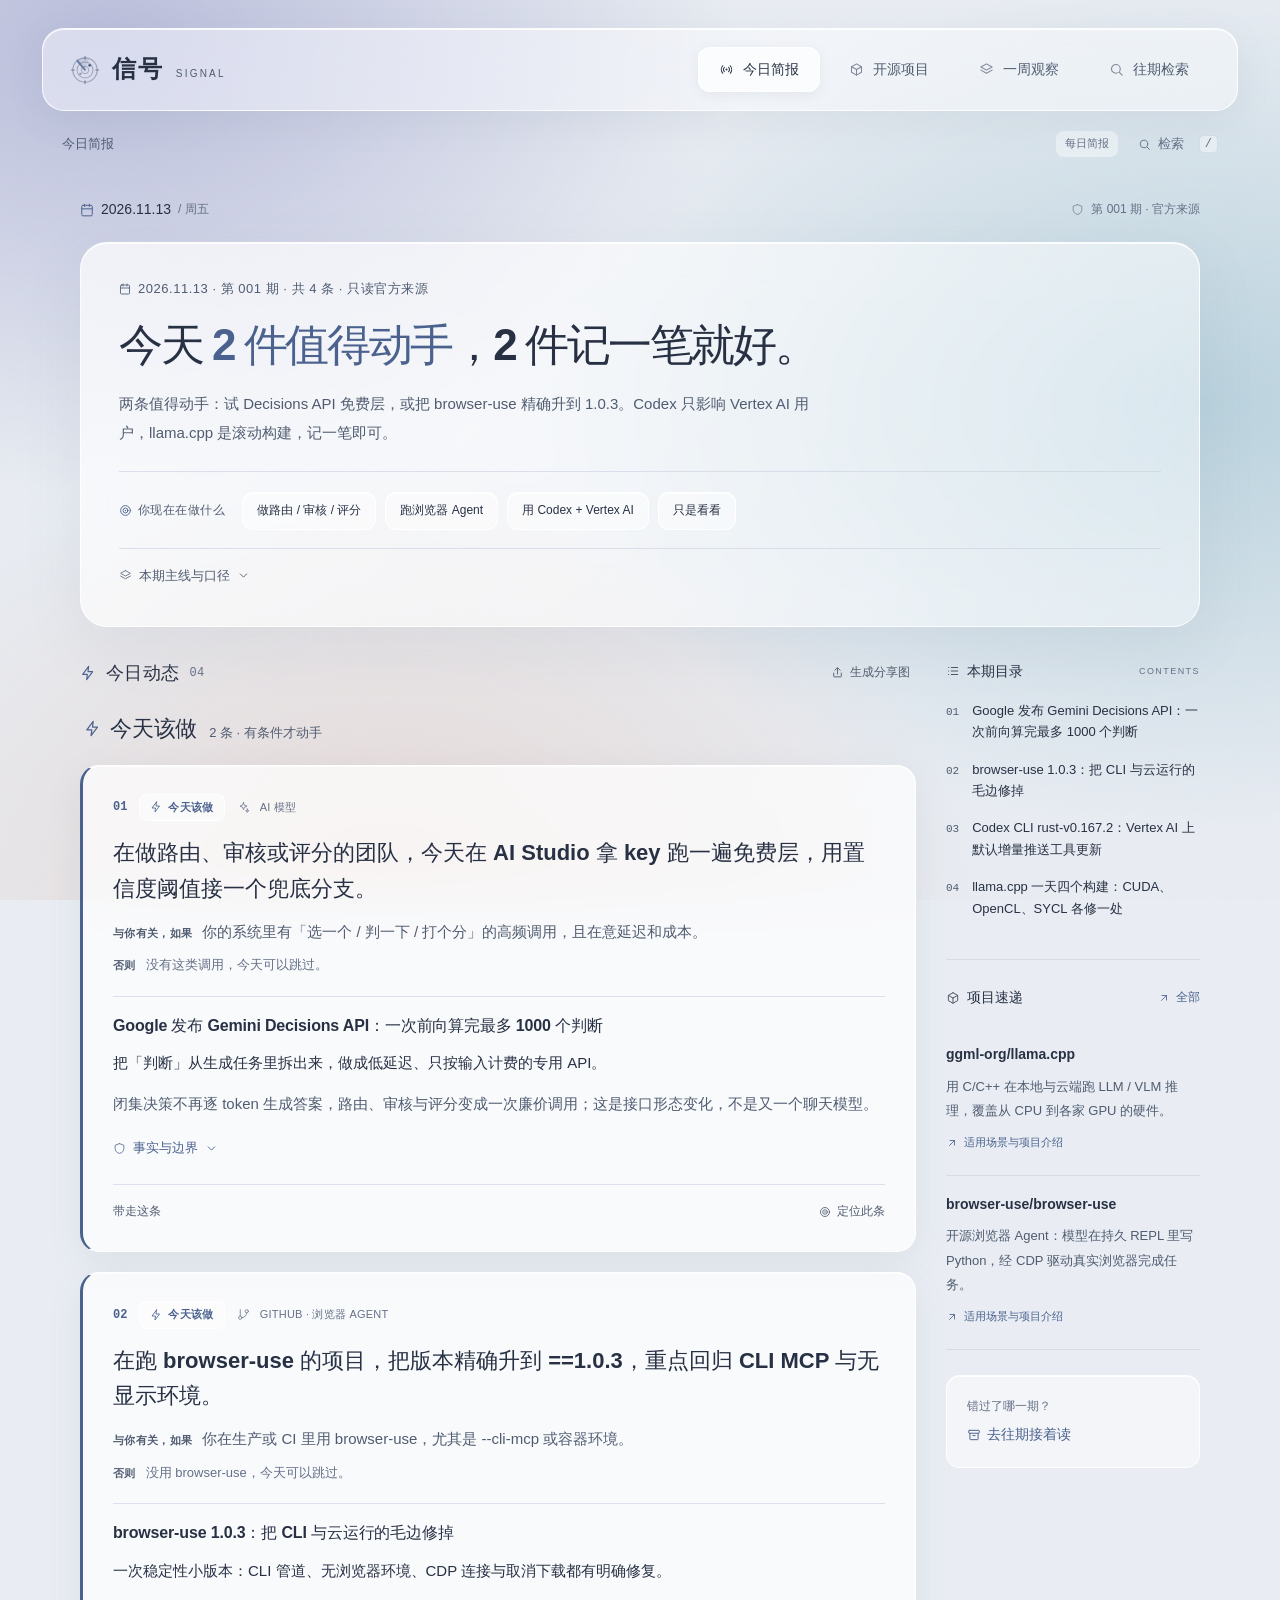
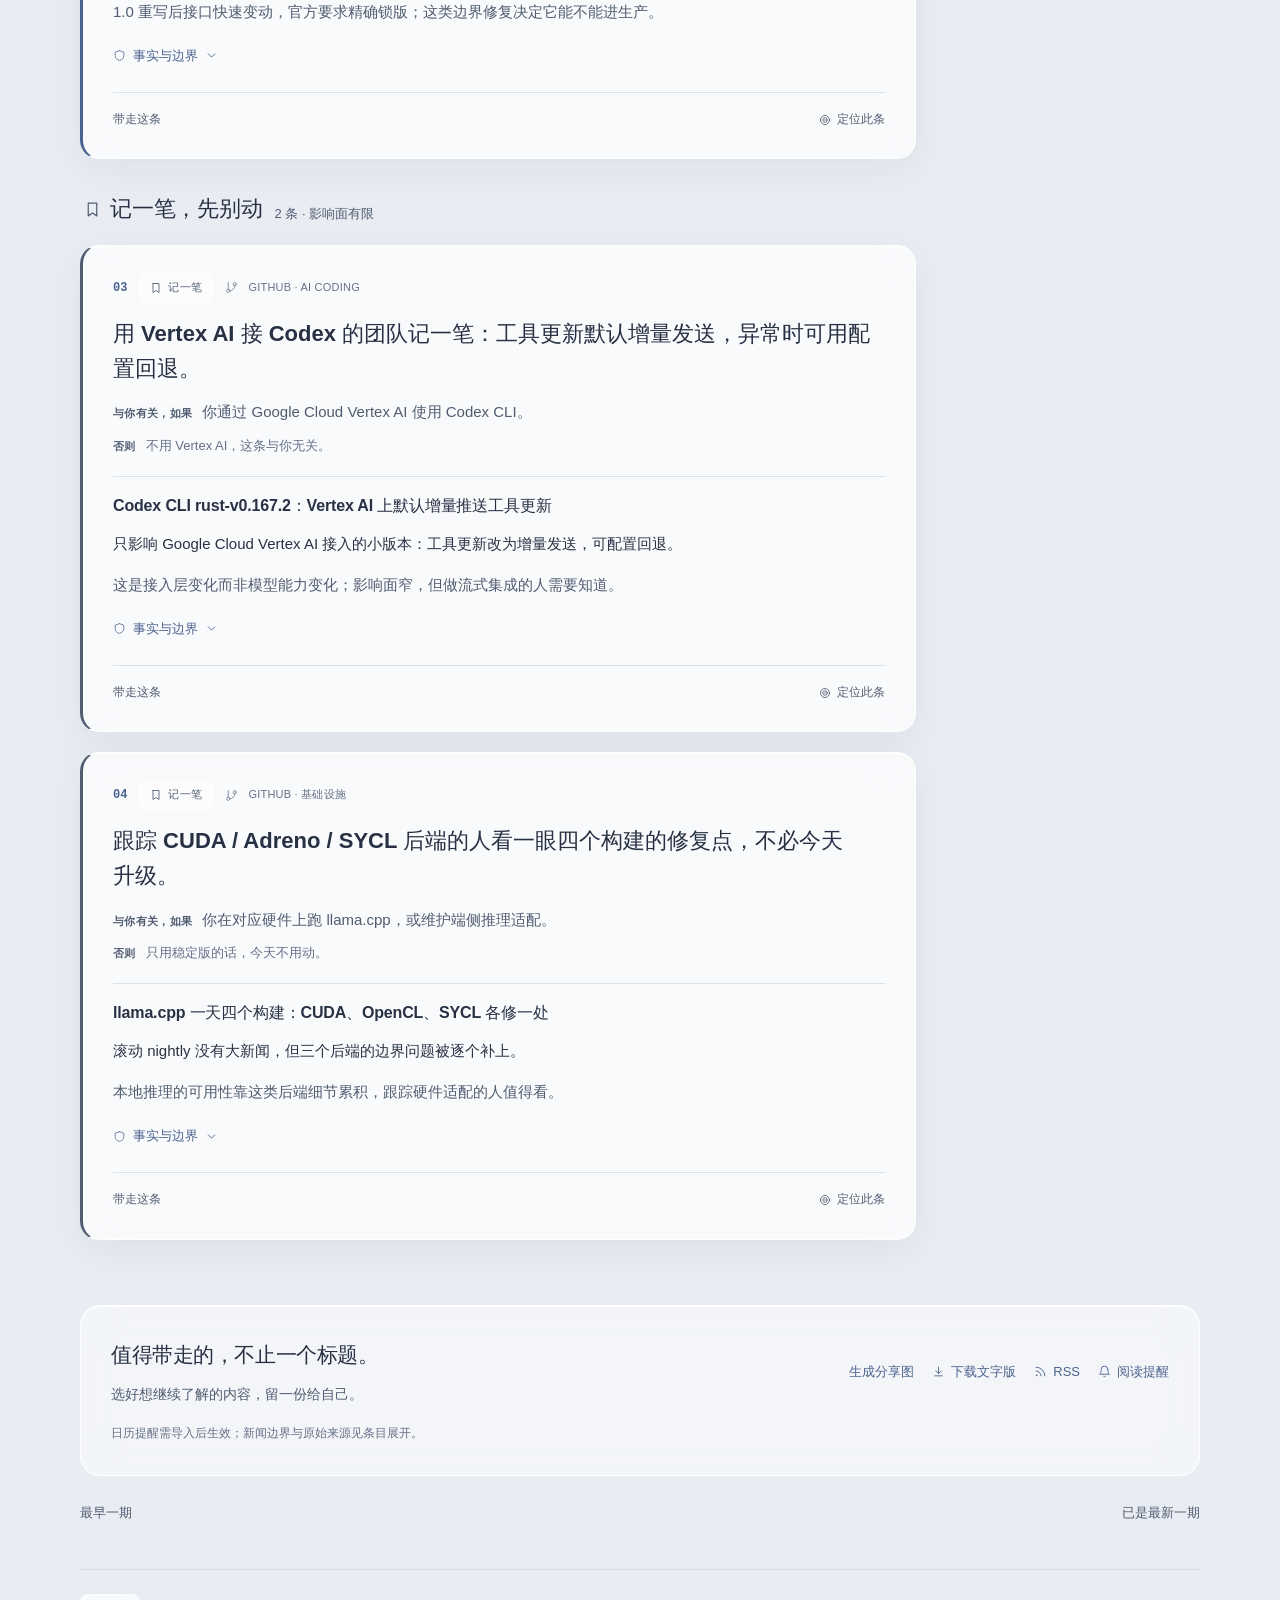
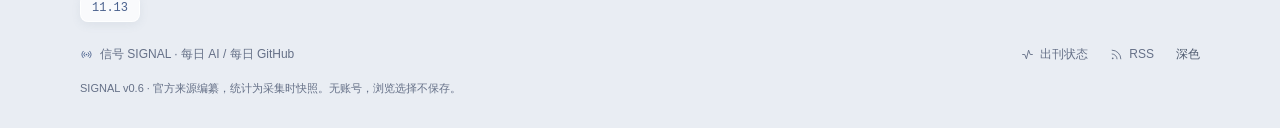
==== commit 7a527c8d: "chore(daily): 2026-11-13 [skip ci] 移除来源不可达的 2026-11-10 旧刊；重建首期：4 条窗口内官方来源 （Gemini Decisions API、brow" ====
--- a/prototype/index.html
+++ b/prototype/index.html
@@ -1,21 +1,21 @@
 <!doctype html>
 <html lang="zh-CN"><head><meta charset="utf-8"><meta name="viewport" content="width=device-width, initial-scale=1"><meta name="color-scheme" content="light dark"><meta name="description" content="每日 AI 与 GitHub 动态，附官方来源、事实与边界。"><title>今日 · 信号 SIGNAL</title><link rel="icon" href="assets/favicon.svg" type="image/svg+xml"><link rel="stylesheet" href="tokens.css?v=c86bce5145"><link rel="stylesheet" href="style.css?v=c86bce5145"><script src="app.js?v=c86bce5145" defer></script></head>
-<body data-view="today" data-date="2026-11-10" data-prefix=""><a class="skip" href="#main">跳到正文</a><div class="shell"><header class="top"><a class="brand" href="index.html"><span class="brand-symbol" aria-hidden="true"><svg viewBox="0 0 32 32" fill="none"><circle class="radar-ring" cx="16" cy="16" r="13" stroke-width="1.3"/><circle class="radar-ring" cx="16" cy="16" r="8.5" stroke-width="1.1"/><circle class="radar-ring" cx="16" cy="16" r="4" stroke-width="1"/><path class="radar-tick" d="M16 1.5v3M16 27.5v3M1.5 16h3M27.5 16h3" stroke-width="1.2" stroke-linecap="round"/><g class="radar-sweep"><path d="M16 16 L16 3 A13 13 0 0 1 27.3 9.5 Z"/><line x1="16" y1="16" x2="16" y2="3"/></g><circle class="radar-blip" cx="21" cy="11" r="1.5"/><circle class="radar-blip" cx="11" cy="20" r="1.2" opacity=".6"/></svg></span><span class="brand-name">信号<small>SIGNAL</small></span></a><p class="brand-note">把变化读明白。</p><nav class="nav" aria-label="主导航"><a href="index.html" aria-current="page"><span class="nav-number">01</span>今日简报<span class="nav-arrow" aria-hidden="true">↗</span></a><a href="projects.html" ><span class="nav-number">02</span>开源项目<span class="nav-arrow" aria-hidden="true">↗</span></a><a href="week.html" ><span class="nav-number">03</span>一周观察<span class="nav-arrow" aria-hidden="true">↗</span></a><a href="archive.html" ><span class="nav-number">04</span>往期检索<span class="nav-arrow" aria-hidden="true">↗</span></a></nav><div class="rail-bottom"><span>每日 AI / GitHub</span><a href="status.html">出刊状态 <span aria-hidden="true">↗</span></a><p>独立阅读 · 无账号</p><span class="rail-edition">VOL. 001 / 2026</span></div></header><div class="workspace"><div class="workspace-top"><span>今日简报</span><div><span class="demo-label">每日简报</span><a href="archive.html?search=1" aria-label="搜索往期">检索 <kbd>/</kbd></a></div></div>
-<main id="main" class="reading"><div class="edition"><time datetime="2026-11-10">2026.11.10 <span> / 周二</span></time><span>第 001 期 · 官方来源</span></div>
+<body data-view="today" data-date="2026-11-13" data-prefix=""><a class="skip" href="#main">跳到正文</a><div class="shell"><header class="top"><a class="brand" href="index.html"><span class="brand-symbol" aria-hidden="true"><svg viewBox="0 0 32 32" fill="none"><circle class="radar-ring" cx="16" cy="16" r="13" stroke-width="1.3"/><circle class="radar-ring" cx="16" cy="16" r="8.5" stroke-width="1.1"/><circle class="radar-ring" cx="16" cy="16" r="4" stroke-width="1"/><path class="radar-tick" d="M16 1.5v3M16 27.5v3M1.5 16h3M27.5 16h3" stroke-width="1.2" stroke-linecap="round"/><g class="radar-sweep"><path d="M16 16 L16 3 A13 13 0 0 1 27.3 9.5 Z"/><line x1="16" y1="16" x2="16" y2="3"/></g><circle class="radar-blip" cx="21" cy="11" r="1.5"/><circle class="radar-blip" cx="11" cy="20" r="1.2" opacity=".6"/></svg></span><span class="brand-name">信号<small>SIGNAL</small></span></a><p class="brand-note">把变化读明白。</p><nav class="nav" aria-label="主导航"><a href="index.html" aria-current="page"><span class="nav-number">01</span>今日简报<span class="nav-arrow" aria-hidden="true">↗</span></a><a href="projects.html" ><span class="nav-number">02</span>开源项目<span class="nav-arrow" aria-hidden="true">↗</span></a><a href="week.html" ><span class="nav-number">03</span>一周观察<span class="nav-arrow" aria-hidden="true">↗</span></a><a href="archive.html" ><span class="nav-number">04</span>往期检索<span class="nav-arrow" aria-hidden="true">↗</span></a></nav><div class="rail-bottom"><span>每日 AI / GitHub</span><a href="status.html">出刊状态 <span aria-hidden="true">↗</span></a><p>独立阅读 · 无账号</p><span class="rail-edition">VOL. 001 / 2026</span></div></header><div class="workspace"><div class="workspace-top"><span>今日简报</span><div><span class="demo-label">每日简报</span><a href="archive.html?search=1" aria-label="搜索往期">检索 <kbd>/</kbd></a></div></div>
+<main id="main" class="reading"><div class="edition"><time datetime="2026-11-13">2026.11.13 <span> / 周五</span></time><span>第 001 期 · 官方来源</span></div>
     <section class="hero decision-band glass" aria-labelledby="decision-headline">
-    <p class="eyebrow">2026.11.10 · 第 001 期 · 共 4 条 · 只读官方来源</p>
-    <h1 id="decision-headline">今天 <mark>2 件</mark>要动手，2 件可以跳过。</h1><p class="intro">四条官方动态里，只有两条需要动手：一条是权限与 OAuth 修复，一条是自建推理的构建依赖。其余两条分别是「有访问边界」和「没有可接入的东西」，记一笔即可。</p>
-    <div class="lens"><span>你现在在做什么</span><a href="#item-2">用编码 Agent</a><a href="#item-3">自建本地推理</a><a href="#item-0">评估模型接入</a><a href="#group-skip">只是看看</a></div>
-    <details class="band-notes"><summary>本期主线与口径</summary><div><p>本期主线：模型向前，边界也要跟上。 · 新模型、创意工具和本地推理都在更新。今天沿着四条官方动态，看能力如何进入真实工作流。</p><p>「今天该做 / 记一笔 / 不用动」是本站的阅读建议，不是厂商结论；动作句含编辑判断，事实与来源仍以展开区为准。</p></div></details></section>
-    <div class="daily-grid"><section class="daily-reading" id="daily-content"><div class="toolbar"><h2 class="label">今日动态 <span>04</span></h2><div class="tools js-only"><button data-action="share">生成分享图<span data-selection-count></span></button></div></div><div class="items"><section class="decision-group" id="group-do" aria-labelledby="gh-do"><div class="group-head"><h2 id="gh-do">今天该做</h2><span>2 条 · 有条件才动手</span></div><article class="item decision-item" id="item-2" data-item="2" data-kind="github"><div class="decision-head"><span class="number">03</span><span class="level-tag">今天该做</span><span class="item-meta"><i class="ic ic-branch" aria-hidden="true"></i>GITHUB · AI CODING</span></div>
-    <p class="action">用 MCP OAuth、或维护 Agent 文件权限规则的团队，今天升级到 v2.1.321 并跑一遍登录与写入回归。</p><p class="rel"><span class="k">与你有关，如果</span>你在 Claude Code 里用 MCP OAuth 登录，或你负责沙箱与文件写入规则。</p><p class="skip-line"><span class="k">否则</span>今天可以跳过这条。</p><h2><a href="#item-2">Claude Code v2.1.321：先看权限和 OAuth 修复</a></h2><p class="verdict">这次更新除了接入新模型，还修复 MCP OAuth 重定向与多种文件写入权限判断问题。</p><p class="why">编码 Agent 的交付依赖工具权限。模型升级之外，凭据流向和文件边界同样影响团队能否放心使用。</p><details class="evidence"><summary>事实与边界</summary><div class="evidence-body"><h3>事件</h3><p>anthropics/claude-code 发布 v2.1.321。</p><h3>关键事实</h3><ul><li>GitHub release 发布时间为 11 月 10 日 03:22（北京时间）。</li><li>更新说明列出 MCP OAuth 重定向向其他主机发送敏感信息的问题修复。</li><li>更新说明还列出只读 Bash 越过沙箱提示、目录写入权限与 cp/mv 目标文件规则的修复。</li></ul><h3>适用场景</h3><ul><li>使用 MCP OAuth 的团队检查版本并测试登录流程。</li><li>维护 Agent 权限规则的团队回归沙箱与文件写入提示。</li></ul><h3>边界与存疑</h3><p>上述为维护者发布说明；本站未复现漏洞或验证修复效果，不推断 CVE 编号与受影响版本范围。</p><h3>来源原文</h3><div class="source-links"><a class="" href="https://github.com/anthropics/claude-code/releases/tag/v2.1.321" target="_blank" rel="noopener noreferrer">anthropics/claude-code · Claude Code v2.1.321</a></div><p class="fine">原始发布时间：anthropics/claude-code：2026-11-09T19:22:30Z。仅标日期的来源未补造时刻。</p></div></details><div class="item-actions"><button class="take js-only inline" data-action="take" data-index="2" aria-pressed="false">带走这条</button><a href="#item-2" aria-label="第 3 条固定位置">定位此条</a></div></article><article class="item decision-item" id="item-3" data-item="3" data-kind="github"><div class="decision-head"><span class="number">04</span><span class="level-tag">今天该做</span><span class="item-meta"><i class="ic ic-branch" aria-hidden="true"></i>GITHUB · 基础设施</span></div>
-    <p class="action">在 Intel 后端自己编译 llama.cpp 的团队，核对依赖版本并对自有构建做一次最小推理回归。</p><p class="rel"><span class="k">与你有关，如果</span>你在 Intel 环境维护自己的 llama.cpp 构建链。</p><p class="skip-line"><span class="k">否则</span>今天可以跳过这条。</p><h2><a href="#item-3">llama.cpp b12244：Intel 推理构建链继续更新</a></h2><p class="verdict">这一版更新 CI 中的 Intel 相关依赖；使用该后端的团队可据此检查构建兼容性。</p><p class="why">本地推理不只取决于模型文件，也取决于硬件后端和构建环境。依赖更新值得记录，但不能直接换算成性能提升。</p><details class="evidence"><summary>事实与边界</summary><div class="evidence-body"><h3>事件</h3><p>ggml-org/llama.cpp 发布 b12244。</p><h3>关键事实</h3><ul><li>GitHub release 发布时间为 11 月 10 日 15:25（北京时间）。</li><li>发布说明对应 PR #31540，更新 oneAPI 2026.2、oneDNN 2026.1 与 Level Zero SDK 1.34.0。</li><li>release 同时提供多个系统与硬件后端的构建产物。</li></ul><h3>适用场景</h3><ul><li>在 Intel 环境中核对自有构建链与依赖版本。</li><li>为本地推理升级准备加载模型和最小推理回归。</li></ul><h3>边界与存疑</h3><p>这是构建依赖更新，不能推导吞吐、质量或延迟提升；本站未运行二进制或做硬件实测。</p><h3>来源原文</h3><div class="source-links"><a class="" href="https://github.com/ggml-org/llama.cpp/releases/tag/b12244" target="_blank" rel="noopener noreferrer">ggml-org/llama.cpp · llama.cpp b12244</a></div><p class="fine">原始发布时间：ggml-org/llama.cpp：2026-11-10T07:25:25Z。仅标日期的来源未补造时刻。</p></div></details><div class="item-actions"><button class="take js-only inline" data-action="take" data-index="3" aria-pressed="false">带走这条</button><a href="#item-3" aria-label="第 4 条固定位置">定位此条</a></div></article></section><section class="decision-group" id="group-note" aria-labelledby="gh-note"><div class="group-head"><h2 id="gh-note">记一笔，先别动</h2><span>1 条 · 有边界挡着</span></div><article class="item decision-item" id="item-0" data-item="0" data-kind="ai"><div class="decision-head"><span class="number">01</span><span class="level-tag subtle">记一笔</span><span class="item-meta"><i class="ic ic-sparkles" aria-hidden="true"></i>AI 模型</span></div>
-    <p class="action">先记下「专业访问要审批」这条边界，别把它排进本周的接入计划。</p><p class="rel"><span class="k">与你有关，如果</span>你在评估新模型接入，或要处理受管制领域的技术任务。</p><p class="skip-line"><span class="k">否则</span>结论看一眼就够了。</p><h2><a href="#item-0">Fable 与 Mythos 5.2 发布：同一底座，不同开放边界</a></h2><p class="verdict">Anthropic 更新面向复杂技术任务的模型，并区分通用访问与需审核的专业访问。</p><p class="why">值得关注的是能力与访问策略同步分层；评估接入时，除了看模型表现，还要确认任务是否符合开放范围。</p><details class="evidence"><summary>事实与边界</summary><div class="evidence-body"><h3>事件</h3><p>Anthropic 发布 Claude Fable 5.2 与 Claude Mythos 5.2。</p><h3>关键事实</h3><ul><li>官方发布日期为 11 月 9 日；Fable 5.2 与 Mythos 5.2 使用同一底层模型。</li><li>Fable 加入网络安全与生物领域防滥用措施；Mythos 需通过相关验证计划申请访问。</li><li>厂商将两者定位于编码、推理、视觉等复杂技术工作。</li></ul><h3>适用场景</h3><ul><li>为复杂代码库任务做小规模对照测试。</li><li>研究专业模型的访问资格与安全边界。</li></ul><h3>边界与存疑</h3><p>性能提升与工程案例来自厂商自测，本站未复跑；专业访问需审批，不代表所有账户立即可用。</p><h3>来源原文</h3><div class="source-links"><a class="" href="https://www.anthropic.com/claude-fable-and-mythos-5-2" target="_blank" rel="noopener noreferrer">Anthropic · Claude Fable 5.2 and Mythos 5.2</a></div><p class="fine">原始发布时间：Anthropic：2026-11-09。仅标日期的来源未补造时刻。</p></div></details><div class="item-actions"><button class="take js-only inline" data-action="take" data-index="0" aria-pressed="false">带走这条</button><a href="#item-0" aria-label="第 1 条固定位置">定位此条</a></div></article></section><section class="decision-group" id="group-skip" aria-labelledby="gh-skip"><div class="group-head"><h2 id="gh-skip">今天不用动</h2><span>1 条 · 没有可动手的东西</span></div><article class="item decision-item" id="item-1" data-item="1" data-kind="ai"><div class="decision-head"><span class="number">02</span><span class="level-tag subtle">不用动</span><span class="item-meta"><i class="ic ic-sparkles" aria-hidden="true"></i>AI 应用</span></div>
-    <p class="action">合作公告，没有对外开放的产品或服务，今天不用做任何事。</p><p class="rel"><span class="k">与你有关，如果</span>你在大型内容团队评估私有资产上的定制生成流程——可以记方法，但现在没有可接入的东西。</p><p class="skip-line"><span class="k">否则</span>直接跳过，不用展开。</p><h2><a href="#item-1">Adobe 与迪士尼结盟：生成式 AI 进入内部创意流程</a></h2><p class="verdict">双方宣布多年合作，围绕迪士尼资产定制模型，并向创意团队提供 Adobe 工具与工程支持。</p><p class="why">观察重点是模型如何嵌入有版权边界的生产流程；“能生成图”正在变成内部工具、专有资产与人员协作的组合。</p><details class="evidence"><summary>事实与边界</summary><div class="evidence-body"><h3>事件</h3><p>Adobe 与 The Walt Disney Company 宣布多年战略合作。</p><h3>关键事实</h3><ul><li>公告于 11 月 9 日发布，合作涉及 Firefly、Firefly Foundry、Premiere 与 Photoshop。</li><li>公告描述了手绘草图转概念图，以及生成符合品牌风格素材的定制模型。</li><li>StudioLAB 与 ESPN Edge 参与探索创意工作流和体育叙事。</li></ul><h3>适用场景</h3><ul><li>大型内容团队评估私有资产上的定制生成流程。</li><li>创意部门梳理从概念草图到素材审查的协作环节。</li></ul><h3>边界与存疑</h3><p>这是合作公告和厂商展示，不是对外开放的迪士尼模型服务；商用安全表述来自公告，本站未独立审核训练授权与产出。</p><h3>来源原文</h3><div class="source-links"><a class="" href="https://news.adobe.com/news/2026/11/adobe-and-the-walt-disney-company-alliance" target="_blank" rel="noopener noreferrer">Adobe · Adobe and The Walt Disney Company Announce Multi-Year Strategic Alliance</a></div><p class="fine">原始发布时间：Adobe：2026-11-09。仅标日期的来源未补造时刻。</p></div></details><div class="item-actions"><button class="take js-only inline" data-action="take" data-index="1" aria-pressed="false">带走这条</button><a href="#item-1" aria-label="第 2 条固定位置">定位此条</a></div></article></section></div></section>
-    <aside class="issue-aside"><section class="toc"><div class="aside-heading"><h2>本期目录</h2><span>CONTENTS</span></div><a href="#item-2"><span>03</span><strong>Claude Code v2.1.321：先看权限和 OAuth 修复</strong></a><a href="#item-3"><span>04</span><strong>llama.cpp b12244：Intel 推理构建链继续更新</strong></a><a href="#item-0"><span>01</span><strong>Fable 与 Mythos 5.2 发布：同一底座，不同开放边界</strong></a><a href="#item-1"><span>02</span><strong>Adobe 与迪士尼结盟：生成式 AI 进入内部创意流程</strong></a></section><section class="aside-projects"><div class="aside-heading"><h2>项目速递</h2><a href="projects.html">全部</a></div><article class="project teaser"><h3><a href="projects.html#anthropics-claude-code">anthropics/claude-code</a></h3><p>终端中的编码 Agent，支持读代码、执行工具和协作开发。</p><a class="project-ref" href="projects.html#anthropics-claude-code">适用场景与项目介绍</a></article><article class="project teaser"><h3><a href="projects.html#ggml-org-llama-cpp">ggml-org/llama.cpp</a></h3><p>用 C/C++ 在多种硬件上运行大语言模型的推理项目。</p><a class="project-ref" href="projects.html#ggml-org-llama-cpp">适用场景与项目介绍</a></article></section><a class="previous-edition" href="archive.html"><span>错过了哪一期？</span><strong>去往期接着读</strong></a></aside></div>
-    <section class="closing"><div><h2>值得带走的，不止一个标题。</h2><p>选好想继续了解的内容，留一份给自己。</p></div><div class="links"><button class="js-only inline" data-action="share">生成分享图</button><a href="downloads/2026-11-10.md" download>下载文字版</a><a href="feed.xml">RSS</a><a href="daily.ics" download>阅读提醒</a></div><p class="fine">日历提醒需导入后生效；新闻边界与原始来源见条目展开。</p></section><div class="pager"><span>最早一期</span><span>已是最新一期</span></div></main><footer class="foot reading"><div class="period-list" aria-label="刊期"><a href="d/2026-11-10.html" aria-current=date>11.10</a></div>
+    <p class="eyebrow">2026.11.13 · 第 001 期 · 共 4 条 · 只读官方来源</p>
+    <h1 id="decision-headline">今天 <mark>2 件值得动手</mark>，2 件记一笔就好。</h1><p class="intro">两条值得动手：试 Decisions API 免费层，或把 browser-use 精确升到 1.0.3。Codex 只影响 Vertex AI 用户，llama.cpp 是滚动构建，记一笔即可。</p>
+    <div class="lens"><span>你现在在做什么</span><a href="#item-0">做路由 / 审核 / 评分</a><a href="#item-1">跑浏览器 Agent</a><a href="#item-2">用 Codex + Vertex AI</a><a href="#group-note">只是看看</a></div>
+    <details class="band-notes"><summary>本期主线与口径</summary><div><p>本期主线：判断变成 API，修复变成日常。 · 过去 24 小时：Google 把批量判断做成专用 API，browser-use、Codex CLI 与 llama.cpp 各自发布修复。只收窗口内官方来源，共 4 条。</p><p>「今天该做 / 记一笔」是本站的阅读建议，不是厂商结论；动作句含编辑判断，事实与来源仍以展开区为准。</p></div></details></section>
+    <div class="daily-grid"><section class="daily-reading" id="daily-content"><div class="toolbar"><h2 class="label">今日动态 <span>04</span></h2><div class="tools js-only"><button data-action="share">生成分享图<span data-selection-count></span></button></div></div><div class="items"><section class="decision-group" id="group-do" aria-labelledby="gh-do"><div class="group-head"><h2 id="gh-do">今天该做</h2><span>2 条 · 有条件才动手</span></div><article class="item decision-item" id="item-0" data-item="0" data-kind="ai"><div class="decision-head"><span class="number">01</span><span class="level-tag">今天该做</span><span class="item-meta"><i class="ic ic-sparkles" aria-hidden="true"></i>AI 模型</span></div>
+    <p class="action">在做路由、审核或评分的团队，今天在 AI Studio 拿 key 跑一遍免费层，用置信度阈值接一个兜底分支。</p><p class="rel"><span class="k">与你有关，如果</span>你的系统里有「选一个 / 判一下 / 打个分」的高频调用，且在意延迟和成本。</p><p class="skip-line"><span class="k">否则</span>没有这类调用，今天可以跳过。</p><h2><a href="#item-0">Google 发布 Gemini Decisions API：一次前向算完最多 1000 个判断</a></h2><p class="verdict">把「判断」从生成任务里拆出来，做成低延迟、只按输入计费的专用 API。</p><p class="why">闭集决策不再逐 token 生成答案，路由、审核与评分变成一次廉价调用；这是接口形态变化，不是又一个聊天模型。</p><details class="evidence"><summary>事实与边界</summary><div class="evidence-body"><h3>事件</h3><p>2026-11-11 Google 官方博客发布 Decisions API 与 gemini-decision-1，当日起可在 AI Studio 取 key 使用，含免费层。</p><h3>关键事实</h3><ul><li>新端点由 gemini-decision-1 驱动，经 AI Studio 的 Gemini API 提供；输入支持文本、图像、音频、视频与 PDF，上限 256K token。</li><li>单请求最多 1000 个独立问题，混合 yes/no（noul）、2–255 选项（choice）与有序量表（score）三种题型，每个答案附 0–1 置信度。</li><li>官方口径：单次前向打分，端到端 150–250ms；$0.10/百万输入 token，输出不计费，共享输入每请求计一次。</li><li>Google 自述内部用于 Notebook 路由、Stitch 画布、CC 表情与 Search 的 MCP 安全层；OpenRouter、LangChain、Vercel 等接入陆续上线。</li></ul><h3>适用场景</h3><ul><li>Agent 的工具选择与模型路由：用置信度把模糊请求转给兜底或人工。</li><li>内容审核与政策检查：一份输入批量跑多条规则。</li><li>多模态质检：照片加文字一起评分，如官方示例的柜台清洁度检查。</li></ul><h3>边界与存疑</h3><p>延迟、校准与「便宜近 5 倍」均为厂商自测，本站未复跑；Google Cloud 支持标注 coming soon；内部用例效果为 Google 自述。</p><h3>来源原文</h3><div class="source-links"><a class="" href="https://blog.google/innovation-and-ai/technology/developers-tools/gemini-decisions-api/" target="_blank" rel="noopener noreferrer">Google · Gemini Decisions API: Fast, calibrated multimodal decisions</a></div><p class="fine">原始发布时间：Google：2026-11-11T18:00:00Z。仅标日期的来源未补造时刻。</p></div></details><div class="item-actions"><button class="take js-only inline" data-action="take" data-index="0" aria-pressed="false">带走这条</button><a href="#item-0" aria-label="第 1 条固定位置">定位此条</a></div></article><article class="item decision-item" id="item-1" data-item="1" data-kind="github"><div class="decision-head"><span class="number">02</span><span class="level-tag">今天该做</span><span class="item-meta"><i class="ic ic-branch" aria-hidden="true"></i>GITHUB · 浏览器 AGENT</span></div>
+    <p class="action">在跑 browser-use 的项目，把版本精确升到 ==1.0.3，重点回归 CLI MCP 与无显示环境。</p><p class="rel"><span class="k">与你有关，如果</span>你在生产或 CI 里用 browser-use，尤其是 --cli-mcp 或容器环境。</p><p class="skip-line"><span class="k">否则</span>没用 browser-use，今天可以跳过。</p><h2><a href="#item-1">browser-use 1.0.3：把 CLI 与云运行的毛边修掉</a></h2><p class="verdict">一次稳定性小版本：CLI 管道、无浏览器环境、CDP 连接与取消下载都有明确修复。</p><p class="why">1.0 重写后接口快速变动，官方要求精确锁版；这类边界修复决定它能不能进生产。</p><details class="evidence"><summary>事实与边界</summary><div class="evidence-body"><h3>事件</h3><p>2026-11-12 browser-use 发布 1.0.3 稳定版，同日早些时候发布 1.0.3rc1。</p><h3>关键事实</h3><ul><li>--cli-mcp 在客户端提前关闭管道时干净退出，不再以 ExceptionGroup 报 exit 1。</li><li>无可远程调试浏览器或无显示环境时，CLI 自启 Chromium 并跨调用保留；browser-use --reload 关闭。</li><li>BU_CDP_URL 无监听时 3 秒报错并给出出路（原等 30 秒）；容器等另一 pid 命名空间的 Chrome 可经 DevToolsActivePort 接入。</li><li>取消的云运行 10 秒内完成下载拷贝（原每轮最长占浏览器 300 秒）；ActionResult 丢弃并警告所有被忽略的 0.x 字段。</li></ul><h3>适用场景</h3><ul><li>在 CI 或无显示环境里跑浏览器 Agent 的团队。</li><li>把 browser-use 作为 MCP 服务接进编码 Agent 的用户。</li><li>从 0.x 迁移、需要清理旧字段告警的项目。</li></ul><h3>边界与存疑</h3><p>修复清单来自官方发布说明（PR #6383），未实测；官方要求 == 精确锁版；默认走 Browser Use 网关需 API key，本地浏览器另配。</p><h3>来源原文</h3><div class="source-links"><a class="" href="https://github.com/browser-use/browser-use/releases/tag/1.0.3" target="_blank" rel="noopener noreferrer">browser-use/browser-use · browser-use 1.0.3</a></div><p class="fine">原始发布时间：browser-use/browser-use：2026-11-12T16:52:54Z。仅标日期的来源未补造时刻。</p></div></details><div class="item-actions"><button class="take js-only inline" data-action="take" data-index="1" aria-pressed="false">带走这条</button><a href="#item-1" aria-label="第 2 条固定位置">定位此条</a></div></article></section><section class="decision-group" id="group-note" aria-labelledby="gh-note"><div class="group-head"><h2 id="gh-note">记一笔，先别动</h2><span>2 条 · 影响面有限</span></div><article class="item decision-item" id="item-2" data-item="2" data-kind="github"><div class="decision-head"><span class="number">03</span><span class="level-tag subtle">记一笔</span><span class="item-meta"><i class="ic ic-branch" aria-hidden="true"></i>GITHUB · AI CODING</span></div>
+    <p class="action">用 Vertex AI 接 Codex 的团队记一笔：工具更新默认增量发送，异常时可用配置回退。</p><p class="rel"><span class="k">与你有关，如果</span>你通过 Google Cloud Vertex AI 使用 Codex CLI。</p><p class="skip-line"><span class="k">否则</span>不用 Vertex AI，这条与你无关。</p><h2><a href="#item-2">Codex CLI rust-v0.167.2：Vertex AI 上默认增量推送工具更新</a></h2><p class="verdict">只影响 Google Cloud Vertex AI 接入的小版本：工具更新改为增量发送，可配置回退。</p><p class="why">这是接入层变化而非模型能力变化；影响面窄，但做流式集成的人需要知道。</p><details class="evidence"><summary>事实与边界</summary><div class="evidence-body"><h3>事件</h3><p>2026-11-11 openai/codex 发布 rust-v0.167.2。</p><h3>关键事实</h3><ul><li>Codex 在 Google Cloud Vertex AI 上默认增量发送工具更新。</li><li>如需旧行为，在 config.toml 的 [features] 下设 incremental_tools_legacy_gcp = false。</li><li>变更对应 PR #60617 与 #60848。</li></ul><h3>适用场景</h3><ul><li>通过 Vertex AI 使用 Codex CLI 的团队。</li><li>依赖工具输出流做 UI 或日志集成的开发者。</li></ul><h3>边界与存疑</h3><p>发布说明仅列这一条新特性，未实测；非 Vertex AI 用户不受影响。</p><h3>来源原文</h3><div class="source-links"><a class="" href="https://github.com/openai/codex/releases/tag/rust-v0.167.2" target="_blank" rel="noopener noreferrer">openai/codex · Codex rust-v0.167.2</a></div><p class="fine">原始发布时间：openai/codex：2026-11-11T22:44:46Z。仅标日期的来源未补造时刻。</p></div></details><div class="item-actions"><button class="take js-only inline" data-action="take" data-index="2" aria-pressed="false">带走这条</button><a href="#item-2" aria-label="第 3 条固定位置">定位此条</a></div></article><article class="item decision-item" id="item-3" data-item="3" data-kind="github"><div class="decision-head"><span class="number">04</span><span class="level-tag subtle">记一笔</span><span class="item-meta"><i class="ic ic-branch" aria-hidden="true"></i>GITHUB · 基础设施</span></div>
+    <p class="action">跟踪 CUDA / Adreno / SYCL 后端的人看一眼四个构建的修复点，不必今天升级。</p><p class="rel"><span class="k">与你有关，如果</span>你在对应硬件上跑 llama.cpp，或维护端侧推理适配。</p><p class="skip-line"><span class="k">否则</span>只用稳定版的话，今天不用动。</p><h2><a href="#item-3">llama.cpp 一天四个构建：CUDA、OpenCL、SYCL 各修一处</a></h2><p class="verdict">滚动 nightly 没有大新闻，但三个后端的边界问题被逐个补上。</p><p class="why">本地推理的可用性靠这类后端细节累积，跟踪硬件适配的人值得看。</p><details class="evidence"><summary>事实与边界</summary><div class="evidence-body"><h3>事件</h3><p>2026-11-12 llama.cpp 连续发布 b12316–b12319 四个 nightly 构建。</p><h3>关键事实</h3><ul><li>b12316：CUDA MMQ stream-k fixup 跳过空 MoE tile，避免越界读取（官方称结果不受影响），并补测试。</li><li>b12317：OpenCL 新增高通 Adreno A7 的 Q4_0 非 MoE bin 内核（PR #30947）。</li><li>b12318：CUDA 增加调试缓冲池，配合 compute-sanitizer 使用。</li><li>b12319：SYCL set_main_device 改用线程本地缓存设备 ID，省去每次图计算开头的锁查找。</li></ul><h3>适用场景</h3><ul><li>在 NVIDIA GPU 上跑 MoE 模型的用户。</li><li>在骁龙 / Adreno 设备上做端侧推理的开发者。</li><li>跟踪 Intel GPU（SYCL）后端的贡献者。</li></ul><h3>边界与存疑</h3><p>滚动构建非稳定版；描述取自官方发布说明，本站未复测；单条构建不构成升级理由。</p><h3>来源原文</h3><div class="source-links"><a class="" href="https://github.com/ggml-org/llama.cpp/releases/tag/b12316" target="_blank" rel="noopener noreferrer">ggml-org/llama.cpp · llama.cpp b12316</a> <a class="" href="https://github.com/ggml-org/llama.cpp/releases/tag/b12317" target="_blank" rel="noopener noreferrer">ggml-org/llama.cpp · llama.cpp b12317</a> <a class="" href="https://github.com/ggml-org/llama.cpp/releases/tag/b12318" target="_blank" rel="noopener noreferrer">ggml-org/llama.cpp · llama.cpp b12318</a> <a class="" href="https://github.com/ggml-org/llama.cpp/releases/tag/b12319" target="_blank" rel="noopener noreferrer">ggml-org/llama.cpp · llama.cpp b12319</a></div><p class="fine">原始发布时间：ggml-org/llama.cpp：2026-11-12T06:25:50Z；ggml-org/llama.cpp：2026-11-12T06:58:35Z；ggml-org/llama.cpp：2026-11-12T11:36:10Z；ggml-org/llama.cpp：2026-11-12T16:34:48Z。仅标日期的来源未补造时刻。</p></div></details><div class="item-actions"><button class="take js-only inline" data-action="take" data-index="3" aria-pressed="false">带走这条</button><a href="#item-3" aria-label="第 4 条固定位置">定位此条</a></div></article></section></div></section>
+    <aside class="issue-aside"><section class="toc"><div class="aside-heading"><h2>本期目录</h2><span>CONTENTS</span></div><a href="#item-0"><span>01</span><strong>Google 发布 Gemini Decisions API：一次前向算完最多 1000 个判断</strong></a><a href="#item-1"><span>02</span><strong>browser-use 1.0.3：把 CLI 与云运行的毛边修掉</strong></a><a href="#item-2"><span>03</span><strong>Codex CLI rust-v0.167.2：Vertex AI 上默认增量推送工具更新</strong></a><a href="#item-3"><span>04</span><strong>llama.cpp 一天四个构建：CUDA、OpenCL、SYCL 各修一处</strong></a></section><section class="aside-projects"><div class="aside-heading"><h2>项目速递</h2><a href="projects.html">全部</a></div><article class="project teaser"><h3><a href="projects.html#ggml-org-llama-cpp">ggml-org/llama.cpp</a></h3><p>用 C/C++ 在本地与云端跑 LLM / VLM 推理，覆盖从 CPU 到各家 GPU 的硬件。</p><a class="project-ref" href="projects.html#ggml-org-llama-cpp">适用场景与项目介绍</a></article><article class="project teaser"><h3><a href="projects.html#browser-use-browser-use">browser-use/browser-use</a></h3><p>开源浏览器 Agent：模型在持久 REPL 里写 Python，经 CDP 驱动真实浏览器完成任务。</p><a class="project-ref" href="projects.html#browser-use-browser-use">适用场景与项目介绍</a></article></section><a class="previous-edition" href="archive.html"><span>错过了哪一期？</span><strong>去往期接着读</strong></a></aside></div>
+    <section class="closing"><div><h2>值得带走的，不止一个标题。</h2><p>选好想继续了解的内容，留一份给自己。</p></div><div class="links"><button class="js-only inline" data-action="share">生成分享图</button><a href="downloads/2026-11-13.md" download>下载文字版</a><a href="feed.xml">RSS</a><a href="daily.ics" download>阅读提醒</a></div><p class="fine">日历提醒需导入后生效；新闻边界与原始来源见条目展开。</p></section><div class="pager"><span>最早一期</span><span>已是最新一期</span></div></main><footer class="foot reading"><div class="period-list" aria-label="刊期"><a href="d/2026-11-13.html" aria-current=date>11.13</a></div>
     <div class="foot-top"><span>信号 SIGNAL · 每日 AI / 每日 GitHub</span><div class="foot-links"><a href="status.html">出刊状态</a><a href="feed.xml">RSS</a><button class="js-only inline" data-action="theme" aria-label="切换深浅主题">切换主题</button></div></div>
     <p class="disclaimer">SIGNAL v0.6 · 官方来源编纂，统计为采集时快照。无账号，浏览选择不保存。</p></footer></div></div><dialog id="share-dialog" aria-labelledby="share-title"><div class="dialog-head"><h2 id="share-title">带走这一期</h2><button data-action="close-share" aria-label="关闭分享预览">关闭</button></div>
     <div class="dialog-body"><p class="dialog-help">选择要带走的内容，生成图片或复制文字。仅本次浏览有效。</p><div class="share-layout"><fieldset class="share-options" id="share-options"><legend>选择内容</legend></fieldset><figure class="share-preview"><canvas id="share-canvas" aria-label="所选内容分享图片"></canvas><figcaption>本期内容 · 本地生成</figcaption></figure></div>
     <p class="dialog-feedback" id="share-feedback" role="status"></p><textarea id="copy-fallback" class="copy-fallback" aria-label="可手动复制的分享文字" hidden readonly></textarea>
-    <div class="dialog-actions"><button data-action="download">下载 PNG</button><button data-action="copy">复制文字</button></div></div></dialog><div class="toast" id="toast" role="status" hidden></div><script type="application/json" id="prototype-data">{"issue": {"schemaVersion": 1, "date": "2026-11-10", "timezone": "Asia/Shanghai", "no": 1, "status": "ready", "generatedAt": "2026-11-10T09:02:13Z", "window": {"start": "2026-11-09T06:17:00+08:00", "end": "2026-11-10T09:02:13Z", "mode": "manual-backfill", "note": "首期人工补刊，覆盖昨日早间至本次采集；非 07:00 准点发布记录。日期精度来源只按日期纳入并保留原精度。"}, "headline": "模型向前，\u003cmark class=\"m1\">边界也要跟上\u003c/mark>。", "short": "模型、权限与生产流程", "lede": "新模型、创意工具和本地推理都在更新。今天沿着四条官方动态，看能力如何进入真实工作流。", "themes": [], "items": [{"id": "anthropic-fable-mythos-52", "cat": "AI 模型", "title": "Fable 与 Mythos 5.2 发布：同一底座，不同开放边界", "verdict": "Anthropic 更新面向复杂技术任务的模型，并区分通用访问与需审核的专业访问。", "why": "值得关注的是能力与访问策略同步分层；评估接入时，除了看模型表现，还要确认任务是否符合开放范围。", "facts": ["官方发布日期为 11 月 9 日；Fable 5.2 与 Mythos 5.2 使用同一底层模型。", "Fable 加入网络安全与生物领域防滥用措施；Mythos 需通过相关验证计划申请访问。", "厂商将两者定位于编码、推理、视觉等复杂技术工作。"], "scenes": ["为复杂代码库任务做小规模对照测试。", "研究专业模型的访问资格与安全边界。"], "event": "Anthropic 发布 Claude Fable 5.2 与 Claude Mythos 5.2。", "caveat": "性能提升与工程案例来自厂商自测，本站未复跑；专业访问需审批，不代表所有账户立即可用。", "sources": [{"id": "anthropic-52", "url": "https://www.anthropic.com/claude-fable-and-mythos-5-2", "title": "Claude Fable 5.2 and Mythos 5.2", "publisher": "Anthropic", "publishedAt": "2026-11-09", "publishedPrecision": "day", "checkedAt": "2026-11-10T09:02:13Z", "verification": "web-search-fulltext"}], "src": "官方原文"}, {"id": "adobe-disney-alliance", "cat": "AI 应用", "title": "Adobe 与迪士尼结盟：生成式 AI 进入内部创意流程", "verdict": "双方宣布多年合作，围绕迪士尼资产定制模型，并向创意团队提供 Adobe 工具与工程支持。", "why": "观察重点是模型如何嵌入有版权边界的生产流程；“能生成图”正在变成内部工具、专有资产与人员协作的组合。", "facts": ["公告于 11 月 9 日发布，合作涉及 Firefly、Firefly Foundry、Premiere 与 Photoshop。", "公告描述了手绘草图转概念图，以及生成符合品牌风格素材的定制模型。", "StudioLAB 与 ESPN Edge 参与探索创意工作流和体育叙事。"], "scenes": ["大型内容团队评估私有资产上的定制生成流程。", "创意部门梳理从概念草图到素材审查的协作环节。"], "event": "Adobe 与 The Walt Disney Company 宣布多年战略合作。", "caveat": "这是合作公告和厂商展示，不是对外开放的迪士尼模型服务；商用安全表述来自公告，本站未独立审核训练授权与产出。", "sources": [{"id": "adobe-disney", "url": "https://news.adobe.com/news/2026/11/adobe-and-the-walt-disney-company-alliance", "title": "Adobe and The Walt Disney Company Announce Multi-Year Strategic Alliance", "publisher": "Adobe", "publishedAt": "2026-11-09", "publishedPrecision": "day", "checkedAt": "2026-11-10T09:02:13Z", "verification": "http-fulltext"}], "src": "官方原文"}, {"id": "claude-code-21321", "cat": "GITHUB · AI CODING", "title": "Claude Code v2.1.321：先看权限和 OAuth 修复", "verdict": "这次更新除了接入新模型，还修复 MCP OAuth 重定向与多种文件写入权限判断问题。", "why": "编码 Agent 的交付依赖工具权限。模型升级之外，凭据流向和文件边界同样影响团队能否放心使用。", "facts": ["GitHub release 发布时间为 11 月 10 日 03:22（北京时间）。", "更新说明列出 MCP OAuth 重定向向其他主机发送敏感信息的问题修复。", "更新说明还列出只读 Bash 越过沙箱提示、目录写入权限与 cp/mv 目标文件规则的修复。"], "scenes": ["使用 MCP OAuth 的团队检查版本并测试登录流程。", "维护 Agent 权限规则的团队回归沙箱与文件写入提示。"], "event": "anthropics/claude-code 发布 v2.1.321。", "caveat": "上述为维护者发布说明；本站未复现漏洞或验证修复效果，不推断 CVE 编号与受影响版本范围。", "sources": [{"id": "claude-21321", "url": "https://github.com/anthropics/claude-code/releases/tag/v2.1.321", "title": "Claude Code v2.1.321", "publisher": "anthropics/claude-code", "publishedAt": "2026-11-09T19:22:30Z", "publishedPrecision": "second", "checkedAt": "2026-11-10T09:02:13Z", "verification": "github-api"}], "src": "官方原文"}, {"id": "llama-cpp-b12244", "cat": "GITHUB · 基础设施", "title": "llama.cpp b12244：Intel 推理构建链继续更新", "verdict": "这一版更新 CI 中的 Intel 相关依赖；使用该后端的团队可据此检查构建兼容性。", "why": "本地推理不只取决于模型文件，也取决于硬件后端和构建环境。依赖更新值得记录，但不能直接换算成性能提升。", "facts": ["GitHub release 发布时间为 11 月 10 日 15:25（北京时间）。", "发布说明对应 PR #31540，更新 oneAPI 2026.2、oneDNN 2026.1 与 Level Zero SDK 1.34.0。", "release 同时提供多个系统与硬件后端的构建产物。"], "scenes": ["在 Intel 环境中核对自有构建链与依赖版本。", "为本地推理升级准备加载模型和最小推理回归。"], "event": "ggml-org/llama.cpp 发布 b12244。", "caveat": "这是构建依赖更新，不能推导吞吐、质量或延迟提升；本站未运行二进制或做硬件实测。", "sources": [{"id": "llama-b12244", "url": "https://github.com/ggml-org/llama.cpp/releases/tag/b12244", "title": "llama.cpp b12244", "publisher": "ggml-org/llama.cpp", "publishedAt": "2026-11-10T07:25:25Z", "publishedPrecision": "second", "checkedAt": "2026-11-10T09:02:13Z", "verification": "github-api"}], "src": "官方原文"}], "brief": [{"itemId": "anthropic-fable-mythos-52", "text": "Anthropic 更新面向复杂技术任务的模型，并区分通用访问与需审核的专业访问。"}, {"itemId": "adobe-disney-alliance", "text": "双方宣布多年合作，围绕迪士尼资产定制模型，并向创意团队提供 Adobe 工具与工程支持。"}, {"itemId": "claude-code-21321", "text": "这次更新除了接入新模型，还修复 MCP OAuth 重定向与多种文件写入权限判断问题。"}, {"itemId": "llama-cpp-b12244", "text": "这一版更新 CI 中的 Intel 相关依赖；使用该后端的团队可据此检查构建兼容性。"}], "amendments": []}, "dates": ["2026-11-10"], "colors": {"light": {"background": "#e9edf3", "text": "#283144", "secondary": "#505c70", "muted": "#657087", "accent": "#4b628e", "highlight": "#dfe7f39c", "alternate": "#eef2f8", "line": "#c6d0df99", "backdrop": "#26324e66", "surface": "#f8faff", "rail": "#ffffff66", "railText": "#283144", "railMuted": "#62708a", "railActive": "#ffffffa8"}, "dark": {"background": "#151c2c", "text": "#e6ebf5", "secondary": "#c0cadb", "muted": "#a5b2c8", "accent": "#b7c9ed", "highlight": "#34435eaa", "alternate": "#283449", "line": "#7a8da047", "backdrop": "#080d1b88", "surface": "#253149", "rail": "#26314888", "railText": "#e6ebf5", "railMuted": "#aab7cc", "railActive": "#8196bc33"}}, "decisionOrder": [2, 3, 0, 1]}</script></body></html>+    <div class="dialog-actions"><button data-action="download">下载 PNG</button><button data-action="copy">复制文字</button></div></div></dialog><div class="toast" id="toast" role="status" hidden></div><script type="application/json" id="prototype-data">{"issue": {"schemaVersion": 1, "date": "2026-11-13", "timezone": "Asia/Shanghai", "no": 1, "status": "ready", "generatedAt": "2026-11-12T17:45:00Z", "window": {"start": "2026-11-12T01:20:00+08:00", "end": "2026-11-13T01:20:00+08:00", "mode": "manual-backfill", "note": "人工触发的首期重建刊，cutoff 固定为北京时间 2026-11-13 01:20，窗口为其前 24 小时。CarPlay 公告（11-11T17:00Z）早于窗口 20 分钟未纳入；OpenAI 11-12 直播晚于窗口且无官方原文可核，未纳入。"}, "headline": "判断变成 API，\u003cmark class=\"m1\">修复变成日常\u003c/mark>。", "short": "决策 API 与三个开源项目的修复日", "lede": "过去 24 小时：Google 把批量判断做成专用 API，browser-use、Codex CLI 与 llama.cpp 各自发布修复。只收窗口内官方来源，共 4 条。", "themes": [], "items": [{"id": "google-decisions-api", "cat": "AI 模型", "title": "Google 发布 Gemini Decisions API：一次前向算完最多 1000 个判断", "verdict": "把「判断」从生成任务里拆出来，做成低延迟、只按输入计费的专用 API。", "why": "闭集决策不再逐 token 生成答案，路由、审核与评分变成一次廉价调用；这是接口形态变化，不是又一个聊天模型。", "facts": ["新端点由 gemini-decision-1 驱动，经 AI Studio 的 Gemini API 提供；输入支持文本、图像、音频、视频与 PDF，上限 256K token。", "单请求最多 1000 个独立问题，混合 yes/no（noul）、2–255 选项（choice）与有序量表（score）三种题型，每个答案附 0–1 置信度。", "官方口径：单次前向打分，端到端 150–250ms；$0.10/百万输入 token，输出不计费，共享输入每请求计一次。", "Google 自述内部用于 Notebook 路由、Stitch 画布、CC 表情与 Search 的 MCP 安全层；OpenRouter、LangChain、Vercel 等接入陆续上线。"], "scenes": ["Agent 的工具选择与模型路由：用置信度把模糊请求转给兜底或人工。", "内容审核与政策检查：一份输入批量跑多条规则。", "多模态质检：照片加文字一起评分，如官方示例的柜台清洁度检查。"], "event": "2026-11-11 Google 官方博客发布 Decisions API 与 gemini-decision-1，当日起可在 AI Studio 取 key 使用，含免费层。", "caveat": "延迟、校准与「便宜近 5 倍」均为厂商自测，本站未复跑；Google Cloud 支持标注 coming soon；内部用例效果为 Google 自述。", "sources": [{"id": "google-decisions-api", "url": "https://blog.google/innovation-and-ai/technology/developers-tools/gemini-decisions-api/", "title": "Gemini Decisions API: Fast, calibrated multimodal decisions", "publisher": "Google", "publishedAt": "2026-11-11T18:00:00Z", "publishedPrecision": "second", "checkedAt": "2026-11-12T17:40:00Z", "verification": "http-fulltext"}], "src": "官方原文"}, {"id": "browser-use-103", "cat": "GITHUB · 浏览器 AGENT", "title": "browser-use 1.0.3：把 CLI 与云运行的毛边修掉", "verdict": "一次稳定性小版本：CLI 管道、无浏览器环境、CDP 连接与取消下载都有明确修复。", "why": "1.0 重写后接口快速变动，官方要求精确锁版；这类边界修复决定它能不能进生产。", "facts": ["--cli-mcp 在客户端提前关闭管道时干净退出，不再以 ExceptionGroup 报 exit 1。", "无可远程调试浏览器或无显示环境时，CLI 自启 Chromium 并跨调用保留；browser-use --reload 关闭。", "BU_CDP_URL 无监听时 3 秒报错并给出出路（原等 30 秒）；容器等另一 pid 命名空间的 Chrome 可经 DevToolsActivePort 接入。", "取消的云运行 10 秒内完成下载拷贝（原每轮最长占浏览器 300 秒）；ActionResult 丢弃并警告所有被忽略的 0.x 字段。"], "scenes": ["在 CI 或无显示环境里跑浏览器 Agent 的团队。", "把 browser-use 作为 MCP 服务接进编码 Agent 的用户。", "从 0.x 迁移、需要清理旧字段告警的项目。"], "event": "2026-11-12 browser-use 发布 1.0.3 稳定版，同日早些时候发布 1.0.3rc1。", "caveat": "修复清单来自官方发布说明（PR #6383），未实测；官方要求 == 精确锁版；默认走 Browser Use 网关需 API key，本地浏览器另配。", "sources": [{"id": "browser-use-103", "url": "https://github.com/browser-use/browser-use/releases/tag/1.0.3", "title": "browser-use 1.0.3", "publisher": "browser-use/browser-use", "publishedAt": "2026-11-12T16:52:54Z", "publishedPrecision": "second", "checkedAt": "2026-11-12T17:40:00Z", "verification": "github-api"}], "src": "官方发布说明"}, {"id": "codex-01672", "cat": "GITHUB · AI CODING", "title": "Codex CLI rust-v0.167.2：Vertex AI 上默认增量推送工具更新", "verdict": "只影响 Google Cloud Vertex AI 接入的小版本：工具更新改为增量发送，可配置回退。", "why": "这是接入层变化而非模型能力变化；影响面窄，但做流式集成的人需要知道。", "facts": ["Codex 在 Google Cloud Vertex AI 上默认增量发送工具更新。", "如需旧行为，在 config.toml 的 [features] 下设 incremental_tools_legacy_gcp = false。", "变更对应 PR #60617 与 #60848。"], "scenes": ["通过 Vertex AI 使用 Codex CLI 的团队。", "依赖工具输出流做 UI 或日志集成的开发者。"], "event": "2026-11-11 openai/codex 发布 rust-v0.167.2。", "caveat": "发布说明仅列这一条新特性，未实测；非 Vertex AI 用户不受影响。", "sources": [{"id": "codex-01672", "url": "https://github.com/openai/codex/releases/tag/rust-v0.167.2", "title": "Codex rust-v0.167.2", "publisher": "openai/codex", "publishedAt": "2026-11-11T22:44:46Z", "publishedPrecision": "second", "checkedAt": "2026-11-12T17:40:00Z", "verification": "github-api"}], "src": "官方发布说明"}, {"id": "llama-cpp-builds-1112", "cat": "GITHUB · 基础设施", "title": "llama.cpp 一天四个构建：CUDA、OpenCL、SYCL 各修一处", "verdict": "滚动 nightly 没有大新闻，但三个后端的边界问题被逐个补上。", "why": "本地推理的可用性靠这类后端细节累积，跟踪硬件适配的人值得看。", "facts": ["b12316：CUDA MMQ stream-k fixup 跳过空 MoE tile，避免越界读取（官方称结果不受影响），并补测试。", "b12317：OpenCL 新增高通 Adreno A7 的 Q4_0 非 MoE bin 内核（PR #30947）。", "b12318：CUDA 增加调试缓冲池，配合 compute-sanitizer 使用。", "b12319：SYCL set_main_device 改用线程本地缓存设备 ID，省去每次图计算开头的锁查找。"], "scenes": ["在 NVIDIA GPU 上跑 MoE 模型的用户。", "在骁龙 / Adreno 设备上做端侧推理的开发者。", "跟踪 Intel GPU（SYCL）后端的贡献者。"], "event": "2026-11-12 llama.cpp 连续发布 b12316–b12319 四个 nightly 构建。", "caveat": "滚动构建非稳定版；描述取自官方发布说明，本站未复测；单条构建不构成升级理由。", "sources": [{"id": "llama-b12316", "url": "https://github.com/ggml-org/llama.cpp/releases/tag/b12316", "title": "llama.cpp b12316", "publisher": "ggml-org/llama.cpp", "publishedAt": "2026-11-12T06:25:50Z", "publishedPrecision": "second", "checkedAt": "2026-11-12T17:40:00Z", "verification": "github-api"}, {"id": "llama-b12317", "url": "https://github.com/ggml-org/llama.cpp/releases/tag/b12317", "title": "llama.cpp b12317", "publisher": "ggml-org/llama.cpp", "publishedAt": "2026-11-12T06:58:35Z", "publishedPrecision": "second", "checkedAt": "2026-11-12T17:40:00Z", "verification": "github-api"}, {"id": "llama-b12318", "url": "https://github.com/ggml-org/llama.cpp/releases/tag/b12318", "title": "llama.cpp b12318", "publisher": "ggml-org/llama.cpp", "publishedAt": "2026-11-12T11:36:10Z", "publishedPrecision": "second", "checkedAt": "2026-11-12T17:40:00Z", "verification": "github-api"}, {"id": "llama-b12319", "url": "https://github.com/ggml-org/llama.cpp/releases/tag/b12319", "title": "llama.cpp b12319", "publisher": "ggml-org/llama.cpp", "publishedAt": "2026-11-12T16:34:48Z", "publishedPrecision": "second", "checkedAt": "2026-11-12T17:40:00Z", "verification": "github-api"}], "src": "官方发布说明"}], "brief": [{"itemId": "google-decisions-api", "text": "Google 把批量判断做成专用 API：一次前向最多 1000 个问题，只按输入计费。"}, {"itemId": "browser-use-103", "text": "browser-use 1.0.3 修复 CLI 管道、无显示环境、CDP 连接与取消下载四类边界问题。"}, {"itemId": "codex-01672", "text": "Codex CLI 在 Vertex AI 上默认增量发送工具更新，可用配置回退。"}, {"itemId": "llama-cpp-builds-1112", "text": "llama.cpp 一天四个 nightly：CUDA 空 tile、Adreno 内核、SYCL 设备缓存各修一处。"}], "amendments": []}, "dates": ["2026-11-13"], "colors": {"light": {"background": "#e9edf3", "text": "#283144", "secondary": "#505c70", "muted": "#657087", "accent": "#4b628e", "highlight": "#dfe7f39c", "alternate": "#eef2f8", "line": "#c6d0df99", "backdrop": "#26324e66", "surface": "#f8faff", "rail": "#ffffff66", "railText": "#283144", "railMuted": "#62708a", "railActive": "#ffffffa8"}, "dark": {"background": "#151c2c", "text": "#e6ebf5", "secondary": "#c0cadb", "muted": "#a5b2c8", "accent": "#b7c9ed", "highlight": "#34435eaa", "alternate": "#283449", "line": "#7a8da047", "backdrop": "#080d1b88", "surface": "#253149", "rail": "#26314888", "railText": "#e6ebf5", "railMuted": "#aab7cc", "railActive": "#8196bc33"}}, "decisionOrder": [0, 1, 2, 3]}</script></body></html>
